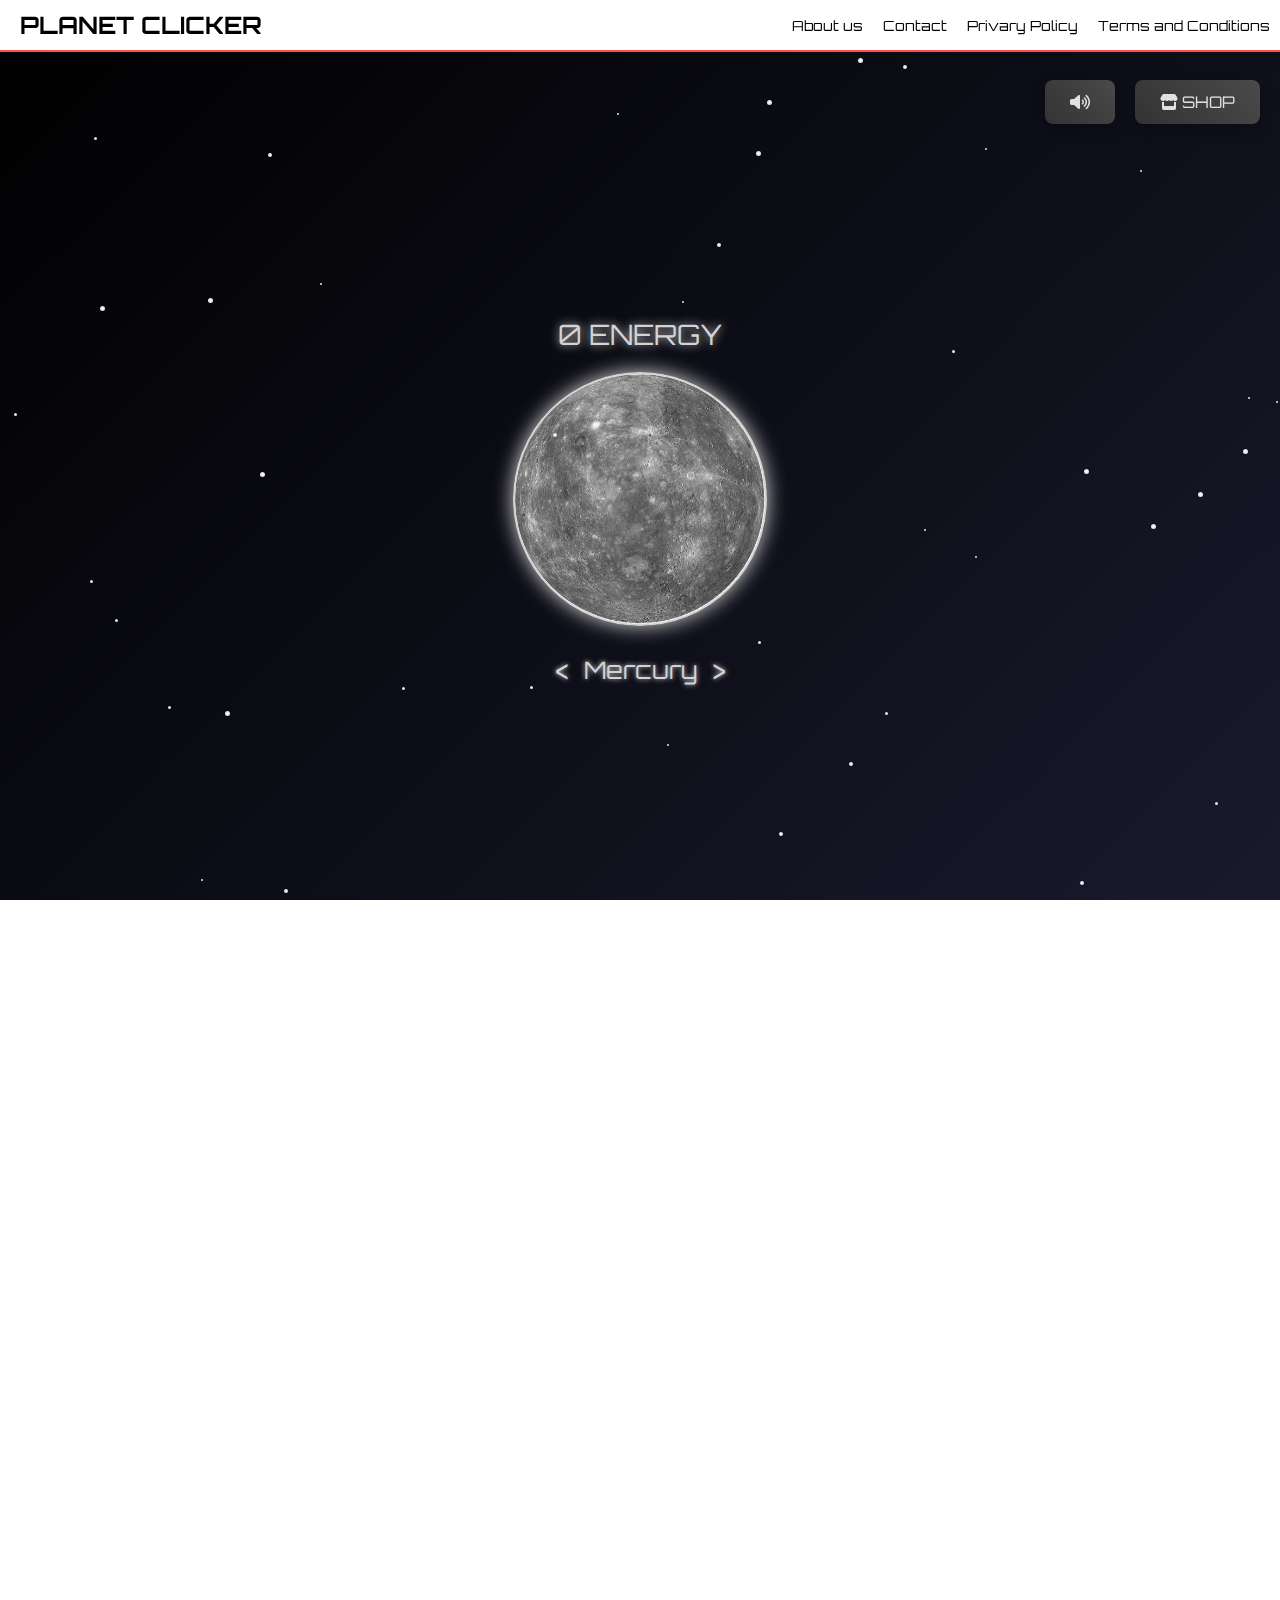
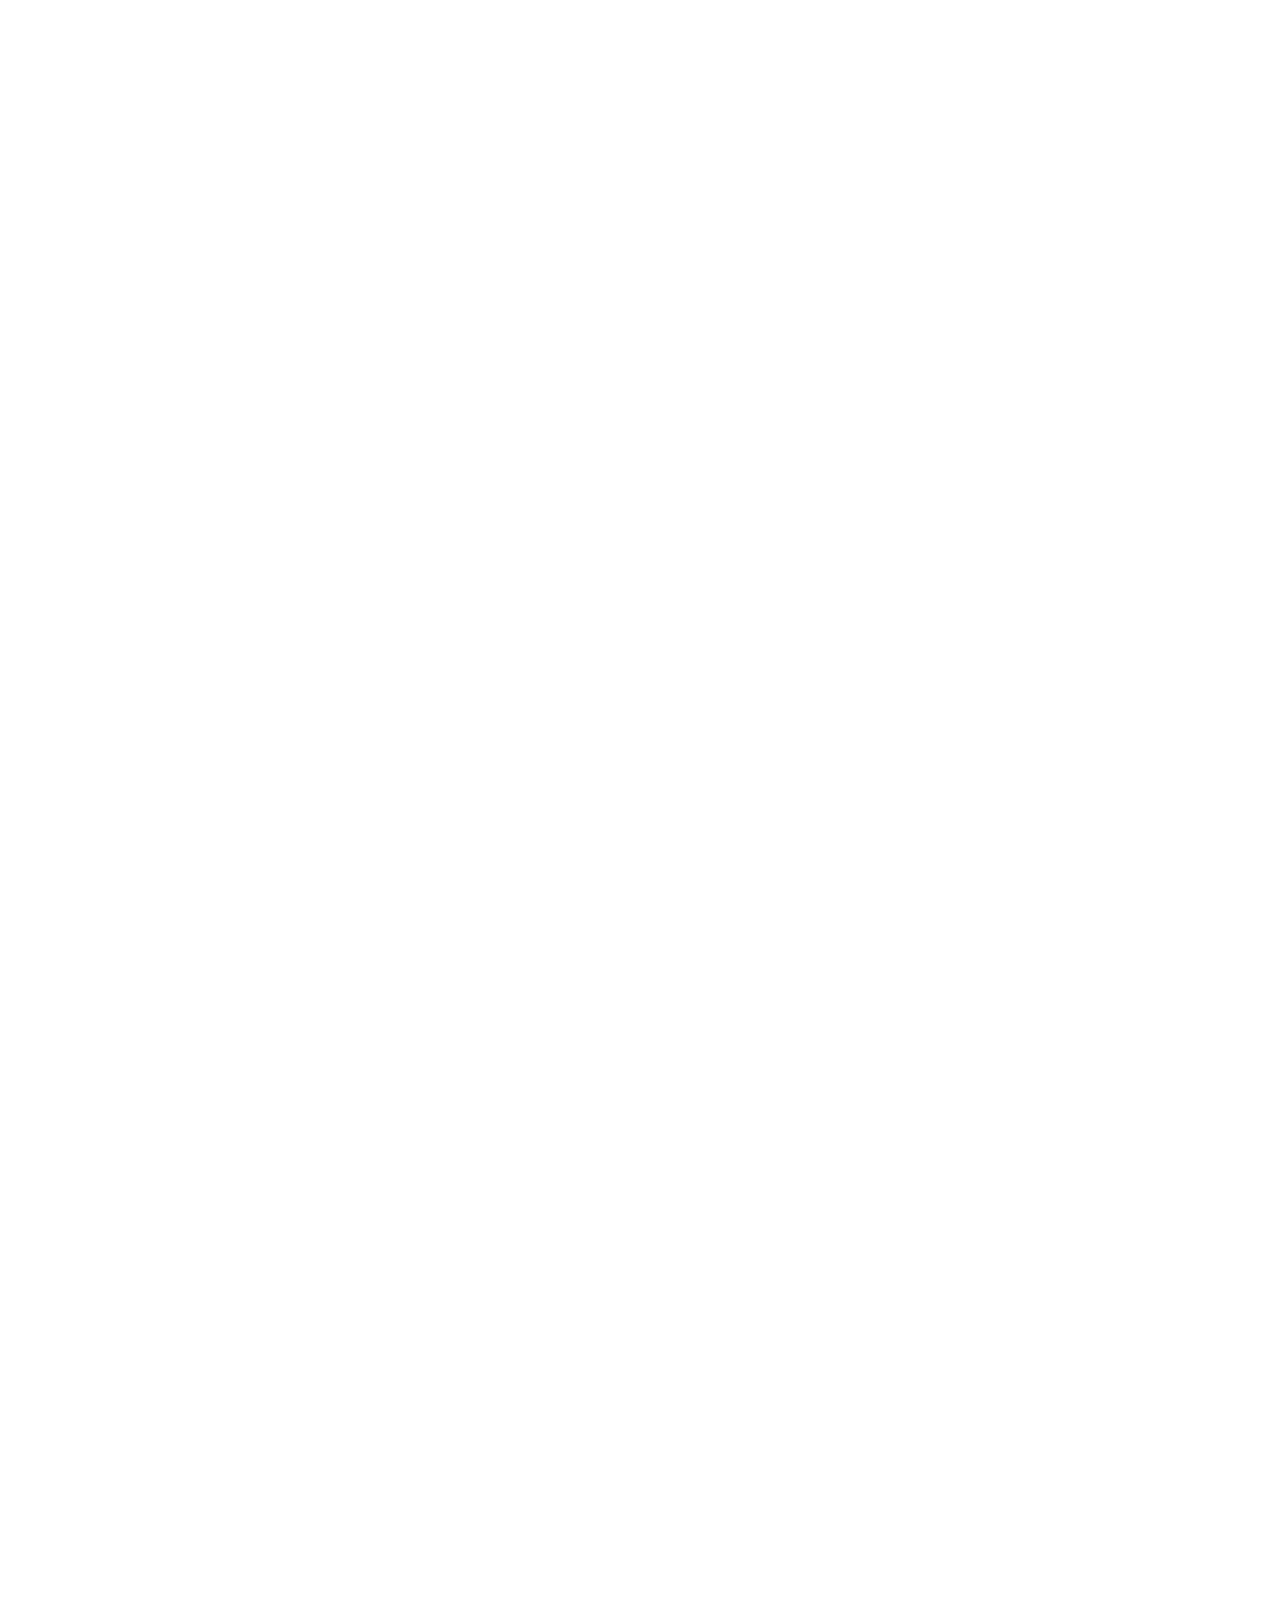
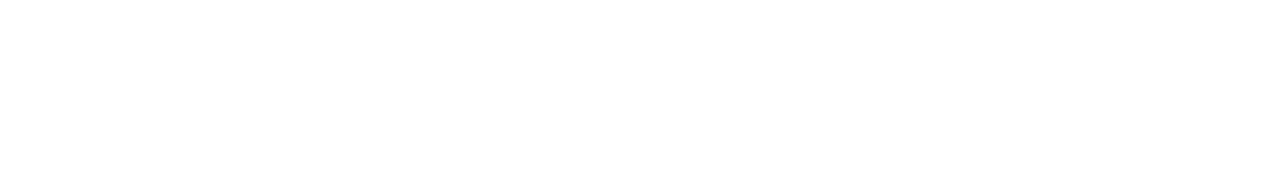
==== index.html @ 44a4e897 "Add files via upload" ====
<!DOCTYPE html>
<html lang="en">
<head>
    <meta charset="UTF-8">
    <meta name="viewport" content="width=device-width, initial-scale=1.0">
    <!-- Thêm thẻ meta description -->
    <meta name="description" content="Play Planet Clicker, an addictive idle game! Click planets to collect energy, unlock new worlds, and compete on leaderboards. Start your cosmic journey now!">
    <!-- Thẻ meta keywords (tùy chọn) -->
    <meta name="keywords" content="Planet Clicker, idle game, clicking game, space game, collect energy, unlock planets, competitive leaderboards">
    <!-- Thẻ meta robots -->
    <meta name="robots" content="index, follow">
    <!-- Thẻ Open Graph cho mạng xã hội -->
    <meta property="og:title" content="Planet Clicker - Enhanced Edition">
    <meta property="og:description" content="Play Planet Clicker, an addictive idle game! Click planets to collect energy, unlock new worlds, and compete on leaderboards.">
    <meta property="og:type" content="website">
    <meta property="og:url" content="https://planetclick.github.io">
    <!--<meta property="og:image" content="path/to/your/preview-image.jpg">-->
    <!-- Thẻ tiêu đề -->
    <title>Planet Clicker - Enhanced Edition</title>
    <link rel="stylesheet" href="https://cdnjs.cloudflare.com/ajax/libs/font-awesome/6.0.0-beta3/css/all.min.css">
    <link href="https://fonts.googleapis.com/css2?family=Orbitron:wght@400;700&display=swap" rel="stylesheet">
    <link rel="stylesheet" href="styles.css">
</head>
<body>
    <!-- Top Menu -->
    <nav class="top-menu">
        <div class="logo">
            <a href="/">PLANET CLICKER</a>
        </div>
        <div class="menu-links">
            <a href="/about.html">About us</a>
            <a href="/contact.html">Contact</a>
            <a href="/privacy.html">Privary Policy</a>
            <a href="/terms.html">Terms and Conditions</a>
        </div>
    </nav>

    <div id="loading-screen" style="position: fixed; top: 0; left: 0; width: 100%; height: 100%; background: #000; color: #fff; display: flex; align-items: center; justify-content: center; z-index: 2000;">
        Loading...
    </div>
    <canvas id="effects-canvas" style="position: absolute; top: 0; left: 0; pointer-events: none;"></canvas>
    <div id="game-container">
        <div id="button-container">
            <button class="button" id="toggle-sound"><i class="fas fa-volume-up"></i></button>
            <button class="button" id="open-shop"><i class="fas fa-store"></i> SHOP</button>
        </div>
        <div id="energy">0 ENERGY</div>
        <div id="planet">
            <div class="lock-overlay"><i class="fas fa-lock"></i></div>
        </div>
        <div id="planet-name-container">
            <div id="unlock-button" class="unlock-button" style="display: none;">BUY</div>
            <div id="price-info" class="price-info" style="display: none;"></div>
            <div id="controls">
                <button class="nav-button" id="prev-planet"><</button>
                <div id="planet-name"></div>
                <button class="nav-button" id="next-planet">></button>
            </div>
        </div>
    </div>

    <div id="shop-modal">
        <h2>Shop</h2>
        <div id="shop-items"></div>
        <button id="close-shop">Close</button>
    </div>

    <div class="game-info">
        <h2>🎮 Why is Planet Clicker so exciting?</h2>
        <ul>
            <li>🚀 <strong>Explore the universe</strong> – Click on planets to collect energy and unlock new worlds!</li>
            <li>🌌 <strong>Stunning visuals</strong> – Enjoy vibrant planet designs and immersive space effects!</li>
            <li>🏆 <strong>Competitive leaderboards</strong> – Climb to the top and become the ultimate energy collector!</li>
            <li>🔄 <strong>Continuous updates</strong> – New planets, upgrades, and events keep the game fresh!</li>
        </ul>
        <p>🔥 <strong>Play now at <a href="https://planetclick.github.io">Planetclick</a> and start your cosmic journey!</strong> 🔥</p>
    
        <h2>⚔️ How to Play Planet Clicker – A Quick Guide</h2>
        <p>Mastering <strong>Planet Clicker</strong> is simple, but becoming the best requires strategy and persistence! Here’s how to get started:</p>
        <h3>🕹 <strong>Basic Controls</strong></h3>
        <ul>
            <li><strong>Click on the planet</strong> – Each click generates energy.</li>
            <li><strong>Unlock planets</strong> – Use energy to explore new planets with unique upgrades.</li>
            <li><strong>Upgrade tools</strong> – Buy auto-clickers and enhancements from the shop.</li>
        </ul>
        <p>💡 <strong>Pro Tip</strong>: Click rapidly in the early stages to build energy quickly!</p>
    
        <h2>🔥 Game Modes in Planet Clicker</h2>
        <ul>
            <li>🌍 <strong>Classic Mode</strong> – Collect energy and unlock planets at your own pace!</li>
            <li>⏱ <strong>Time Attack Mode</strong> – Race against the clock to collect as much energy as possible!</li>
            <li>🏅 <strong>Challenge Mode</strong> – Complete special tasks for exclusive rewards!</li>
        </ul>
        <p>🚀 <strong>Think you have what it takes? Play now at <a href="https://planetclick.github.io">Planetclick</a>!</strong></p>
    
        <h2>🏆 Best Strategies to Master Planet Clicker</h2>
        <h3>🎯 <strong>A. Maximize Energy Collection</strong></h3>
        <ul>
            <li>🔋 <strong>Click efficiently</strong> – Focus on rapid clicks early on.</li>
            <li>🛠 <strong>Upgrade wisely</strong> – Prioritize upgrades that boost energy per click or passive income.</li>
        </ul>
        <h3>⚡ <strong>B. Unlock Planets Strategically</strong></h3>
        <ul>
            <li>🌟 <strong>Save energy</strong> – Wait until you have enough to unlock the next planet without depleting resources.</li>
            <li>🔓 <strong>Prioritize upgrades</strong> – Some planets offer better upgrades, so plan your unlocks carefully.</li>
        </ul>
        <h3>🔥 <strong>C. Use the Shop Effectively</strong></h3>
        <ul>
            <li>🤖 <strong>Auto-clickers</strong> – Automate energy collection for passive income.</li>
            <li>⚙️ <strong>Enhancements</strong> – Boost click power or double energy gains.</li>
        </ul>
        <p>💡 <strong>Pro Tip</strong>: Balance active clicking and passive income for optimal growth!</p>
    
        <h2>🎁 Secret Tips & Hidden Tricks for Planet Clicker</h2>
        <ul>
            <li>🔄 <strong>Try different clicking patterns</strong> – Experiment with speed and rhythm for higher efficiency.</li>
            <li>👆 <strong>Use multiple fingers</strong> – Increase clicking speed on touch devices!</li>
            <li>📅 <strong>Watch for events</strong> – Participate in special events for bonus energy and exclusive rewards.</li>
        </ul>
        <p>💡 <strong>Want more cosmic adventures? Visit <a href="https://planetclick.github.io">Planetclick</a> for an out-of-this-world experience!</strong> 🌌🚀</p>
    
        <h2>🏁 Is Planet Clicker Worth Playing?</h2>
        <p>If you love idle games with a space theme, <strong>Planet Clicker</strong> is a must-play! It’s fun, easy to learn, and offers endless progression! 🤩</p>
        <h3>✅ <strong>Pros</strong></h3>
        <ul>
            <li>🌟 <strong>Simple, engaging, and highly addictive!</strong></li>
            <li>⏳ <strong>Perfect for both short and long play sessions!</strong></li>
            <li>🏆 <strong>Great for competing with friends and climbing leaderboards!</strong></li>
        </ul>
        <h3>❌ <strong>Cons</strong></h3>
        <ul>
            <li>✖ <strong>Can feel repetitive at higher levels, but that’s the charm of idle games!</strong></li>
            <li>✖ <strong>Requires patience – progress takes time!</strong></li>
        </ul>
        <p>🎮 <strong>Final Verdict</strong>: If you enjoy idle games with a cosmic twist, Planet Clicker is a must-play!</p>
        <p>🔭 <strong>Ready to explore the universe? Play now at <a href="https://planetclick.github.io">Planetclick</a>!</strong> 🌌⚡</p>
    
        <h2>📢 Final Thoughts – Can You Become the Ultimate Planet Clicker?</h2>
        <p>🚀 Now that you know the best strategies, it’s time to collect energy and conquer the cosmos!</p>
        <p>👉 <strong>Play Planet Clicker now at <a href="https://planetclick.github.io">Planetclick</a>!</strong></p>
        <p>💡 <strong>Got an insane high score? Share it in the comments and challenge your friends!</strong></p>
        <p>🔥 <strong>Good luck, and may your energy collection be unstoppable!</strong> 🌟🚀</p>
    </div>
    <footer class="footer">
        <p>© 2025 Planet Clicker</p>
    </footer>

    <audio id="space-audio" loop>
        <source src="space-ambience.mp3" type="audio/mpeg">
    </audio>
    <audio id="click-audio">
        <source src="sci-fi-button-click.mp3" type="audio/mpeg">
    </audio>
    <audio id="success-audio">
        <source src="success-sound.mp3" type="audio/mpeg">
    </audio>

    <script src="script.js"></script>

    
</body>
</html>
---- styles.css ----
body, html {
    margin: 0;
    padding: 0;
    height: 100%;
    font-family: 'Orbitron', sans-serif;
    overflow: auto; /* Đảm bảo cuộn hoạt động */
    background: #ffffff
}

#game-container {
    position: relative;
    width: 100%;
    min-height: 100vh; /* Đảm bảo game chiếm ít nhất toàn màn hình */
    display: flex;
    flex-direction: column;
    align-items: center;
    justify-content: center;
    text-align: center;
    transition: all 0.2s ease;
    padding-top: 50px; /* Tránh top-menu che */
    background: linear-gradient(135deg, #000000, #1a1a2e); /* Nền đen cho phần game */
    overflow: hidden;
}

#energy {
    font-size: 28px;
    margin-bottom: 20px;
    transition: margin 0.2s ease;
}

#planet {
    width: 250px;
    height: 250px;
    background-size: cover;
    cursor: pointer;
    border-radius: 50%;
    border: 2px solid #00ffcc;
    box-shadow: 0 0 20px #00ffcc;
    transition: transform 0.5s ease, box-shadow 0.3s ease, opacity 0.3s ease;
    position: relative;
    overflow: hidden;
    margin-bottom: 10px;
}

#planet.locked {
    opacity: 0.1;
    cursor: not-allowed;
}

#planet:hover {
    transform: scale(1.15);
    box-shadow: 0 0 30px #00ffcc;
}

.lock-overlay {
    position: absolute;
    top: 50%;
    left: 50%;
    transform: translate(-50%, -50%);
    font-size: 50px;
    color: #000000;
    text-shadow: 0 0 10px #ffffff;
    display: none;
}

#game-container:hover #energy {
    margin-bottom: 30px;
}

#game-container:hover #controls {
    margin-top: 30px;
}

#controls {
    margin-top: 20px;
    display: flex;
    align-items: center;
    justify-content: center;
    gap: 15px;
    transition: margin 0.2s ease;
}

#button-container {
    position: absolute;
    top: 80px;
    right: 20px;
    display: flex;
    gap: 20px;
    z-index: 1001;
}

.button {
    padding: 12px 25px;
    background: linear-gradient(45deg, #333333, #4a4a4a);
    color: #e0e0e0;
    border: none;
    border-radius: 8px;
    cursor: pointer;
    font-size: 16px;
    box-shadow: 0 4px 15px rgba(0, 0, 0, 0.3);
    transition: transform 0.2s, background 0.3s;
    font-family: 'Orbitron', sans-serif;
    z-index: 1001;
}

.button:hover {
    background: linear-gradient(45deg, #555555, #6a6a6a);
    transform: translateY(-2px);
}

.nav-button {
    background: none;
    border: none;
    font-size: 28px;
    cursor: pointer;
    padding: 0;
    line-height: 24px;
    transition: color 0.3s, transform 0.2s;
    font-family: 'Orbitron', sans-serif;
}

.nav-button:hover {
    transform: scale(1.3);
}

#planet-name-container {
    position: relative;
    display: flex;
    flex-direction: column;
    align-items: center;
    gap: 5px;
}

#planet-name {
    color: #e0e0e0;
    font-size: 24px;
    margin: 0;
    padding: 0;
    line-height: 28px;
    text-shadow: 0 0 5px #e0e0e0;
    font-family: 'Orbitron', sans-serif;
}

#unlock-button {
    padding: 8px 20px;
    background: #ffffff;
    color: #000000;
    border: 2px solid #ffffff;
    border-radius: 20px;
    cursor: pointer;
    font-size: 16px;
    font-weight: bold;
    transition: background 0.3s;
    width: 100px;
    margin: 0 auto;
    font-family: 'Orbitron', sans-serif;
}

#unlock-button:hover {
    background: #e0e0e0;
}

#unlock-button:disabled {
    background: #555555;
    cursor: not-allowed;
    opacity: 0.6;
}

#price-info {
    color: #ffffff;
    text-shadow: 0 0 5px #00ffcc;
    font-size: 14px;
    margin-top: 5px;
    text-transform: uppercase;
    width: 200px;
    margin: 0 auto;
    font-family: 'Orbitron', sans-serif;
}

.plus-one {
    position: absolute;
    color: #ffffff;
    font-size: 18px;
    font-weight: bold;
    text-shadow: 0 0 5px #ffffff;
    pointer-events: none;
    animation: float 1.2s ease-out forwards;
    font-family: 'Orbitron', sans-serif;
}

@keyframes float {
    0% { opacity: 1; transform: translateY(0) scale(1); }
    100% { opacity: 0; transform: translateY(-40px) scale(1.5); }
}

.star {
    position: absolute;
    background: radial-gradient(circle, #ffffff, #cccccc);
    border-radius: 50%;
    animation: fall linear infinite;
}

@keyframes fall {
    0% { transform: translateY(-100px); opacity: 0.8; }
    100% { transform: translateY(100vh); opacity: 0; }
}

.snowflake {
    position: absolute;
    background: radial-gradient(circle, #ffffff, #e0e0e0);
    border-radius: 50%;
    animation: snowFall 10s linear infinite;
}

@keyframes snowFall {
    0% { transform: translateY(-100%) rotate(0deg); opacity: 0.7; }
    20% { transform: translateY(20vh) rotate(90deg); }
    100% { transform: translateY(100vh) rotate(360deg); opacity: 0; }
}

#shop-modal {
    display: none;
    position: fixed;
    top: 50%;
    left: 50%;
    transform: translate(-50%, -50%);
    background: linear-gradient(135deg, #222222, #2e2e3e);
    padding: 30px;
    border-radius: 15px;
    color: #e0e0e0;
    width: 500px;
    max-height: 600px;
    overflow-y: auto;
    border: 2px solid #00ffcc;
    box-shadow: 0 0 20px rgba(0, 255, 204, 0.5);
    z-index: 1000;
    font-family: 'Orbitron', sans-serif;
}

#shop-modal h2 {
    margin-top: 0;
    color: #00ffcc;
    text-align: center;
    text-shadow: 0 0 10px #00ffcc;
    font-size: 28px;
    margin-bottom: 20px;
}

.shop-item {
    margin: 20px 0;
    padding: 20px;
    background: #333333;
    border-radius: 10px;
    display: flex;
    flex-direction: row;
    justify-content: space-between;
    align-items: center;
    gap: 20px;
    transition: transform 0.2s;
    font-family: 'Orbitron', sans-serif;
}

.shop-item:hover {
    transform: translateY(-5px);
}

.shop-item span {
    font-size: 16px;
    flex: 2;
    text-align: left;
}

.shop-item i {
    margin-right: 10px;
}

.shop-item .fa-meteor { color: #c0c0c0; }
.shop-item .fa-bolt { color: #00ff00; }
.shop-item .fa-robot { color: #00ffff; }
.shop-item .fa-solar-panel { color: #ff9900; }
.shop-item .fa-leaf { color: #00ff00; }
.shop-item .fa-wind { color: #add8e6; }
.shop-item .fa-industry { color: #ff4500; }

.shop-item button {
    padding: 10px 20px;
    background: linear-gradient(45deg, #00ffff, #00ffff);
    color: #000000;
    border: none;
    border-radius: 5px;
    cursor: pointer;
    font-weight: bold;
    font-size: 14px;
    transition: background 0.3s, opacity 0.2s;
    font-family: 'Orbitron', sans-serif;
    flex: 1;
    text-align: center;
}

.shop-item button:hover {
    background: linear-gradient(45deg, #00ffff, #00ffff);
}

.shop-item button:disabled {
    background: #555555;
    cursor: not-allowed;
    opacity: 0.6;
}

#close-shop {
    display: block;
    margin: 25px auto 0;
    padding: 12px 30px;
    background: linear-gradient(45deg, #ff3333, #cc0000);
    color: #ffffff;
    border: none;
    border-radius: 8px;
    cursor: pointer;
    font-size: 16px;
    transition: transform 0.2s, background 0.3s;
    font-family: 'Orbitron', sans-serif;
}

#close-shop:hover {
    background: linear-gradient(45deg, #cc0000, #990000);
    transform: translateY(-2px);
}

/* Top Menu Styles */
.top-menu {
    position: fixed;
    top: 0;
    left: 0;
    width: 100%;
    background: #ffffff;
    display: flex;
    justify-content: space-between;
    align-items: center;
    padding: 10px 20px;
    box-shadow: 0 2px 5px rgba(0, 0, 0, 0.1);
    z-index: 1000;
    border-bottom: 2px solid #ff4d4d;
}

.top-menu .logo {
    font-size: 24px;
    font-weight: bold;
    font-family: 'Orbitron', sans-serif;
}

.top-menu .logo a {
    color: #000000;
    text-decoration: none;
}

.top-menu .menu-links {
    display: flex;
    gap: 20px;
    padding-right: 20px;
    margin-right: 10px;
}

.top-menu .menu-links a {
    color: #000000;
    text-decoration: none;
    font-size: 14px;
    font-family: 'Orbitron', sans-serif;
    transition: color 0.3s;
}

.top-menu .menu-links a:hover {
    color: #ff4d4d;
}

/* About Us Page Styles */
.about-container {
    padding: 80px 20px 20px;
    max-width: 800px;
    margin: 0 auto;
    text-align: left;
    color: #000000;
    background: #ffffff;
    min-height: 100vh;
    font-family: 'Orbitron', sans-serif;
}

.about-container h1 {
    font-size: 36px;
    color: #000000;
    text-transform: uppercase;
    margin-bottom: 20px;
    text-align: center;
}

.about-container p {
    font-size: 16px;
    line-height: 1.6;
    margin-bottom: 20px;
}

/* Footer Styles */
.footer {
    text-align: center;
    padding: 20px 0;
    background: #ffffff;
    color: #000000;
    font-size: 14px;
    font-family: 'Orbitron', sans-serif;
}

.about-page {
    background: #ffffff;
    margin: 0;
    padding: 0;
    height: 100%;
    overflow: auto;
}

/* Phần mô tả game */
.description-wrapper {
    background: #ffffff; /* Nền trắng cho toàn bộ phần mô tả */
    padding: 20px 0;
}

.game-info {
    max-width: 800px;
    margin: 0 auto;
    text-align: left;
    font-family: 'Orbitron', sans-serif;
    color: #000; /* Chữ đen */
    background: #ffffff; /* Nền trắng */
}

.game-info h2 {
    font-size: 24px;
    margin-bottom: 15px;
    border-bottom: 2px solid #ff4d4d;
}

.game-info h3 {
    font-size: 20px;
    color: #000000;
    margin-top: 20px;
    margin-bottom: 10px;
}

.game-info p {
    font-size: 16px;
    line-height: 1.6;
    margin-bottom: 15px;
    color: #000;
}

.game-info ul {
    padding-left: 20px;
    margin-bottom: 15px;
}

.game-info li {
    font-size: 16px;
    line-height: 1.6;
    margin-bottom: 10px;
}

.game-info a {
    color: #ff4d4d;
    text-decoration: none;
}

.game-info a:hover {
    text-decoration: underline;
}
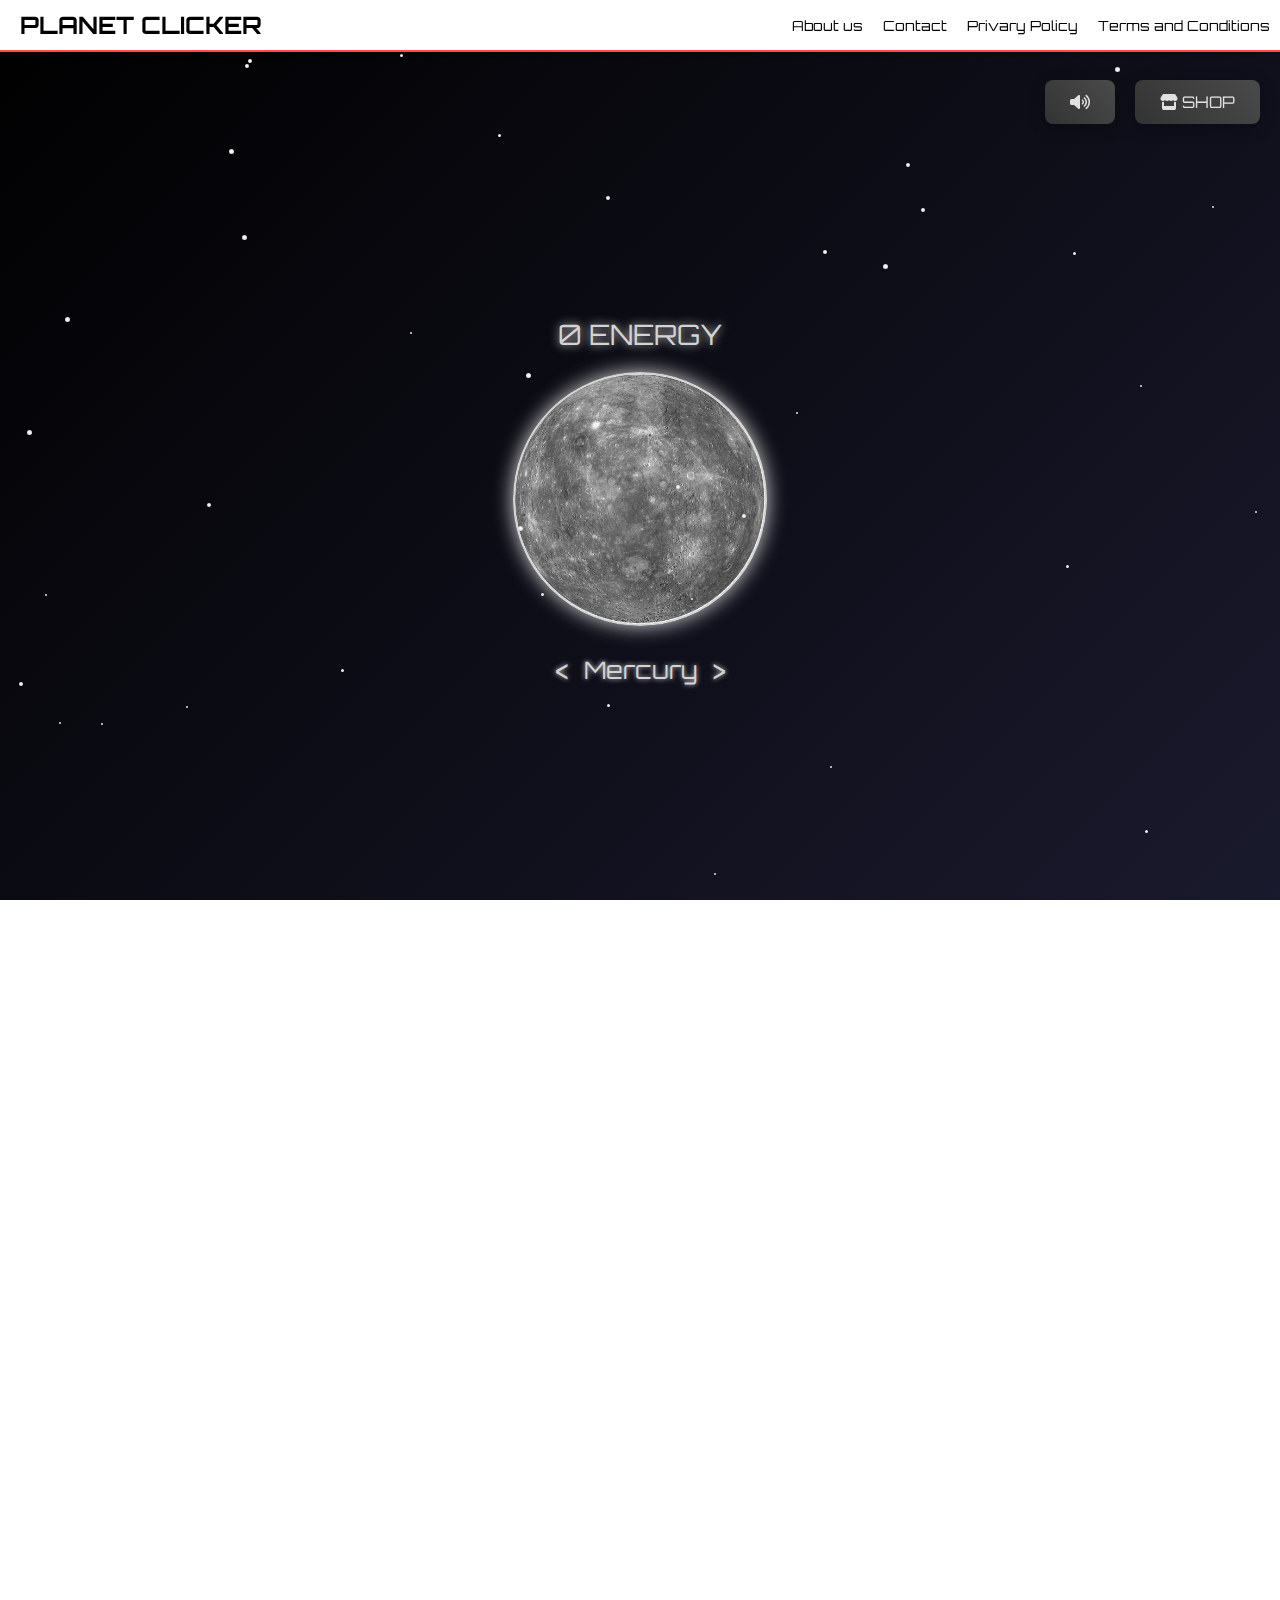
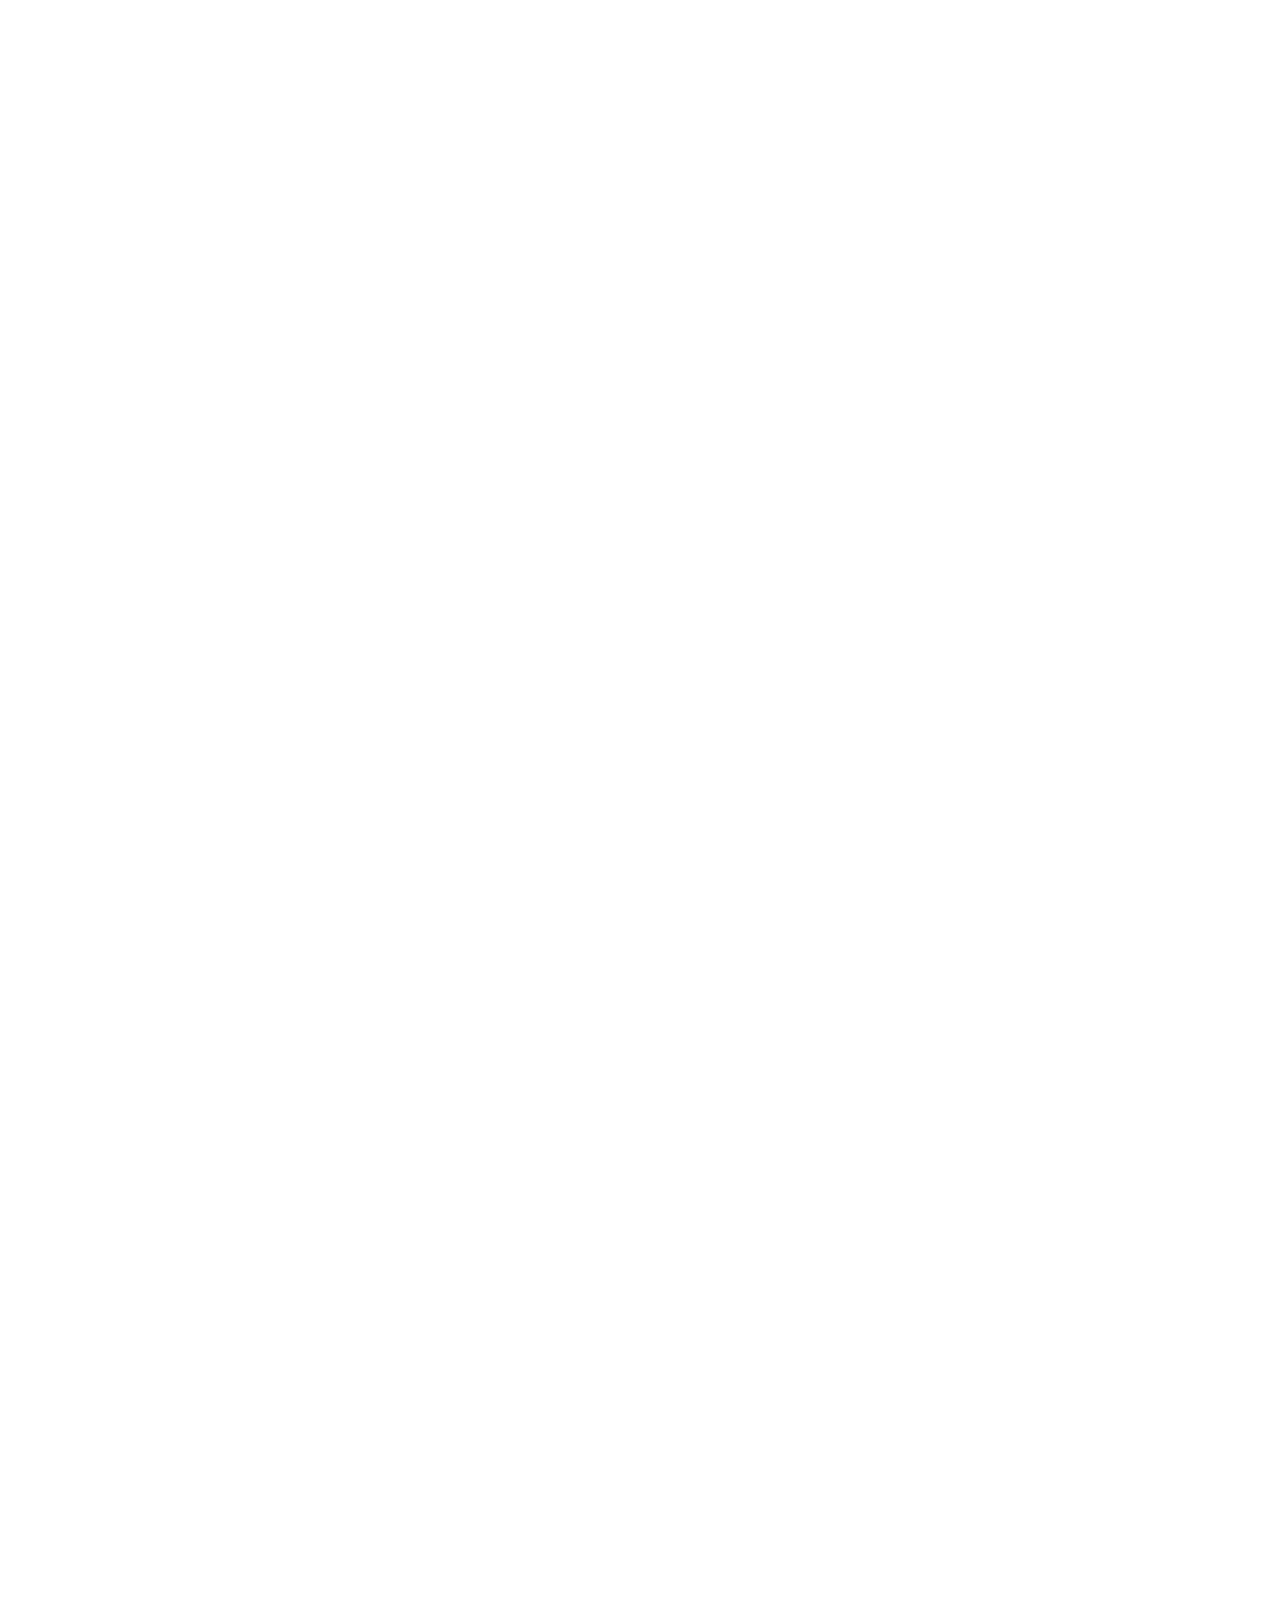
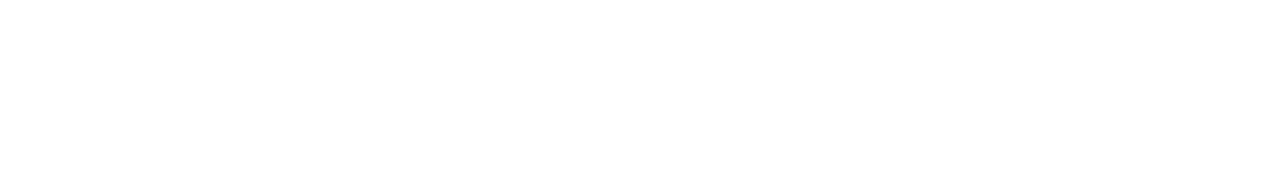
==== commit b2697767: "Add files via upload" ====
--- a/index.html
+++ b/index.html
@@ -13,7 +13,7 @@
     <meta property="og:title" content="Planet Clicker - Enhanced Edition">
     <meta property="og:description" content="Play Planet Clicker, an addictive idle game! Click planets to collect energy, unlock new worlds, and compete on leaderboards.">
     <meta property="og:type" content="website">
-    <meta property="og:url" content="https://planetclick.github.io">
+    <meta property="og:url" content="https://planetclickerx.github.io">
     <!--<meta property="og:image" content="path/to/your/preview-image.jpg">-->
     <!-- Thẻ tiêu đề -->
     <title>Planet Clicker - Enhanced Edition</title>
@@ -26,6 +26,9 @@
     <nav class="top-menu">
         <div class="logo">
             <a href="/">PLANET CLICKER</a>
+        </div>
+        <div class="hamburger">
+            <i class="fas fa-bars"></i>
         </div>
         <div class="menu-links">
             <a href="/about.html">About us</a>
@@ -66,14 +69,14 @@
     </div>
 
     <div class="game-info">
-        <h2>🎮 Why is Planet Clicker so exciting?</h2>
+        <h2>🎮 Why is <a href="https://planetclickerx.github.io">Planet Clicker </a> so exciting?</h2>
         <ul>
             <li>🚀 <strong>Explore the universe</strong> – Click on planets to collect energy and unlock new worlds!</li>
             <li>🌌 <strong>Stunning visuals</strong> – Enjoy vibrant planet designs and immersive space effects!</li>
             <li>🏆 <strong>Competitive leaderboards</strong> – Climb to the top and become the ultimate energy collector!</li>
             <li>🔄 <strong>Continuous updates</strong> – New planets, upgrades, and events keep the game fresh!</li>
         </ul>
-        <p>🔥 <strong>Play now at <a href="https://planetclick.github.io">Planetclick</a> and start your cosmic journey!</strong> 🔥</p>
+        <p>🔥 <strong>Play now at Planetclick and start your cosmic journey!</strong> 🔥</p>
     
         <h2>⚔️ How to Play Planet Clicker – A Quick Guide</h2>
         <p>Mastering <strong>Planet Clicker</strong> is simple, but becoming the best requires strategy and persistence! Here’s how to get started:</p>
@@ -91,7 +94,7 @@
             <li>⏱ <strong>Time Attack Mode</strong> – Race against the clock to collect as much energy as possible!</li>
             <li>🏅 <strong>Challenge Mode</strong> – Complete special tasks for exclusive rewards!</li>
         </ul>
-        <p>🚀 <strong>Think you have what it takes? Play now at <a href="https://planetclick.github.io">Planetclick</a>!</strong></p>
+        <p>🚀 <strong>Think you have what it takes? Play now at Planetclick !</strong></p>
     
         <h2>🏆 Best Strategies to Master Planet Clicker</h2>
         <h3>🎯 <strong>A. Maximize Energy Collection</strong></h3>
@@ -117,7 +120,7 @@
             <li>👆 <strong>Use multiple fingers</strong> – Increase clicking speed on touch devices!</li>
             <li>📅 <strong>Watch for events</strong> – Participate in special events for bonus energy and exclusive rewards.</li>
         </ul>
-        <p>💡 <strong>Want more cosmic adventures? Visit <a href="https://planetclick.github.io">Planetclick</a> for an out-of-this-world experience!</strong> 🌌🚀</p>
+        <p>💡 <strong>Want more cosmic adventures? Visit Planetclick for an out-of-this-world experience!</strong> 🌌🚀</p>
     
         <h2>🏁 Is Planet Clicker Worth Playing?</h2>
         <p>If you love idle games with a space theme, <strong>Planet Clicker</strong> is a must-play! It’s fun, easy to learn, and offers endless progression! 🤩</p>
@@ -133,11 +136,11 @@
             <li>✖ <strong>Requires patience – progress takes time!</strong></li>
         </ul>
         <p>🎮 <strong>Final Verdict</strong>: If you enjoy idle games with a cosmic twist, Planet Clicker is a must-play!</p>
-        <p>🔭 <strong>Ready to explore the universe? Play now at <a href="https://planetclick.github.io">Planetclick</a>!</strong> 🌌⚡</p>
+        <p>🔭 <strong>Ready to explore the universe? Play now at Planetclick!</strong> 🌌⚡</p>
     
         <h2>📢 Final Thoughts – Can You Become the Ultimate Planet Clicker?</h2>
         <p>🚀 Now that you know the best strategies, it’s time to collect energy and conquer the cosmos!</p>
-        <p>👉 <strong>Play Planet Clicker now at <a href="https://planetclick.github.io">Planetclick</a>!</strong></p>
+        <p>👉 <strong>Play Planet Clicker now at Planetclick</strong></p>
         <p>💡 <strong>Got an insane high score? Share it in the comments and challenge your friends!</strong></p>
         <p>🔥 <strong>Good luck, and may your energy collection be unstoppable!</strong> 🌟🚀</p>
     </div>
@@ -156,7 +159,23 @@
     </audio>
 
     <script src="script.js"></script>
+    <script>
+        document.addEventListener('DOMContentLoaded', () => {
+            const hamburger = document.querySelector('.hamburger');
+            const menuLinks = document.querySelector('.menu-links');
 
+            hamburger.addEventListener('click', () => {
+                menuLinks.classList.toggle('active');
+            });
+
+            // Đóng menu khi nhấp vào một liên kết
+            menuLinks.querySelectorAll('a').forEach(link => {
+                link.addEventListener('click', () => {
+                    menuLinks.classList.remove('active');
+                });
+            });
+        });
+    </script>
     
 </body>
 </html>--- a/styles.css
+++ b/styles.css
@@ -6,6 +6,12 @@
     overflow: auto; /* Đảm bảo cuộn hoạt động */
     background: #ffffff
 }
+
+body {
+    padding-bottom: env(safe-area-inset-bottom, 0);
+    padding-top: env(safe-area-inset-top, 0);
+}
+
 
 #game-container {
     position: relative;
@@ -469,4 +475,156 @@
 
 .game-info a:hover {
     text-decoration: underline;
+}
+
+
+.hamburger {
+    display: none;
+    font-size: 24px;
+    cursor: pointer;
+    color: #000000;
+}
+
+@media (max-width: 768px) {
+    /* Top Menu Responsive */
+    .top-menu {
+        flex-direction: column;
+        align-items: flex-start;
+        padding: 10px;
+    }
+
+    .top-menu .menu-links {
+        display: none;
+        flex-direction: column;
+        width: 100%;
+        background: #ffffff;
+        padding: 10px 0;
+    }
+
+    .top-menu .menu-links.active {
+        display: flex;
+    }
+
+    .top-menu .menu-links a {
+        padding: 10px 20px;
+        font-size: 16px;
+    }
+
+    .hamburger {
+        display: block;
+        position: absolute;
+        top: 10px;
+        right: 20px;
+    }
+
+    /* Game Container */
+    #game-container {
+        padding-top: 60px;
+    }
+
+    /* Energy */
+    #energy {
+        font-size: 20px;
+        margin-bottom: 15px;
+    }
+
+    /* Planet */
+    #planet {
+        width: 150px;
+        height: 150px;
+    }
+
+    /* Button Container */
+    #button-container {
+        top: 80px; /* Điều chỉnh vị trí để tránh thanh điều hướng */
+        right: 10px;
+        gap: 10px;
+    }
+
+    .button {
+        padding: 8px 15px;
+        font-size: 12px;
+    }
+
+    /* Planet Name */
+    #planet-name {
+        font-size: 18px;
+    }
+
+    /* Controls */
+    #controls {
+        margin-top: 15px;
+        gap: 10px;
+    }
+
+    .nav-button {
+        font-size: 20px;
+    }
+
+    /* Unlock Button */
+    #unlock-button {
+        font-size: 14px;
+        width: 80px;
+    }
+
+    /* Price Info */
+    #price-info {
+        font-size: 12px;
+        width: 150px;
+    }
+
+    /* Shop Modal */
+    #shop-modal {
+        width: 90%;
+        padding: 20px;
+    }
+
+    .shop-item {
+        flex-direction: column;
+        gap: 10px;
+        text-align: center;
+    }
+
+    .shop-item span, .shop-item button {
+        flex: none;
+    }
+
+    .shop-item button {
+        width: 100%;
+    }
+}
+
+@media (max-width: 480px) {
+    /* Energy */
+    #energy {
+        font-size: 18px;
+    }
+
+    /* Planet */
+    #planet {
+        width: 120px;
+        height: 120px;
+    }
+
+    /* Button Container */
+    #button-container {
+        top: 70px;
+        right: 5px;
+        gap: 8px;
+    }
+
+    .button {
+        padding: 6px 12px;
+        font-size: 10px;
+    }
+
+    /* Planet Name */
+    #planet-name {
+        font-size: 16px;
+    }
+
+    /* Controls */
+    .nav-button {
+        font-size: 18px;
+    }
 }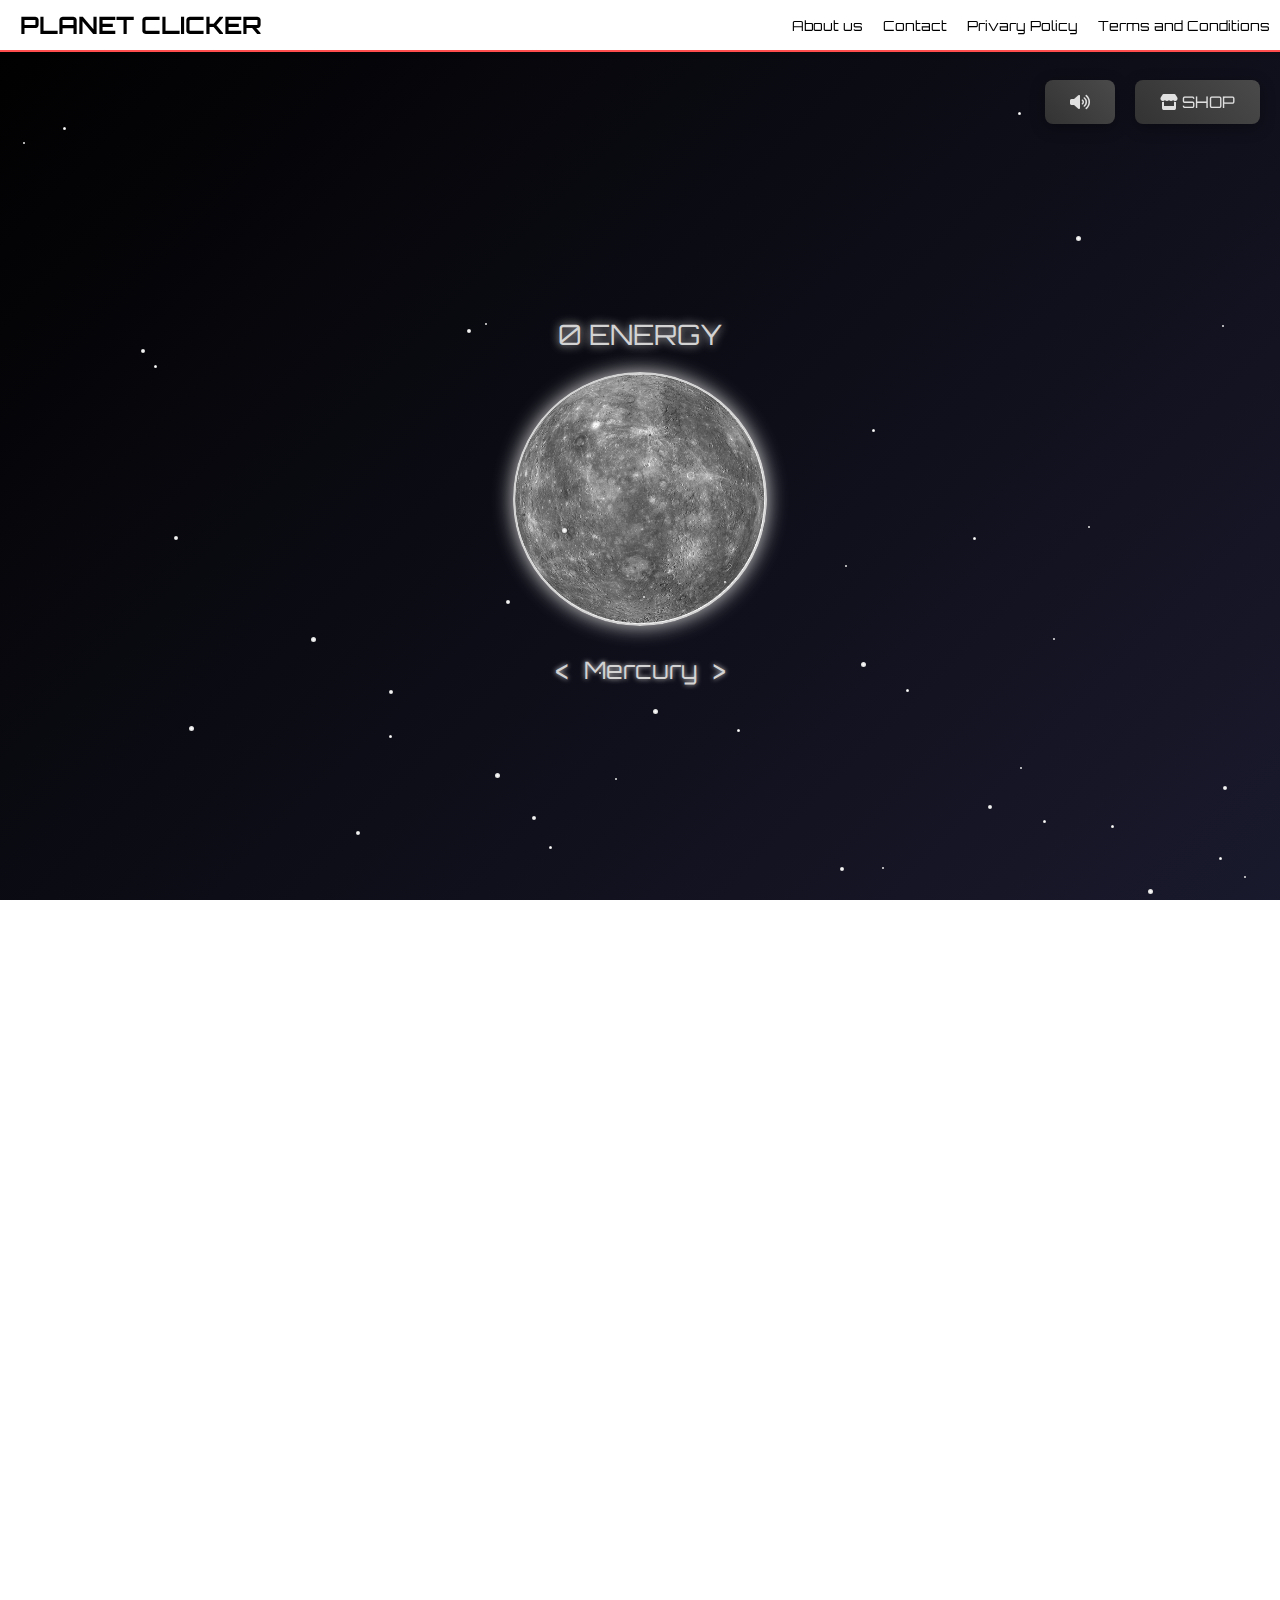
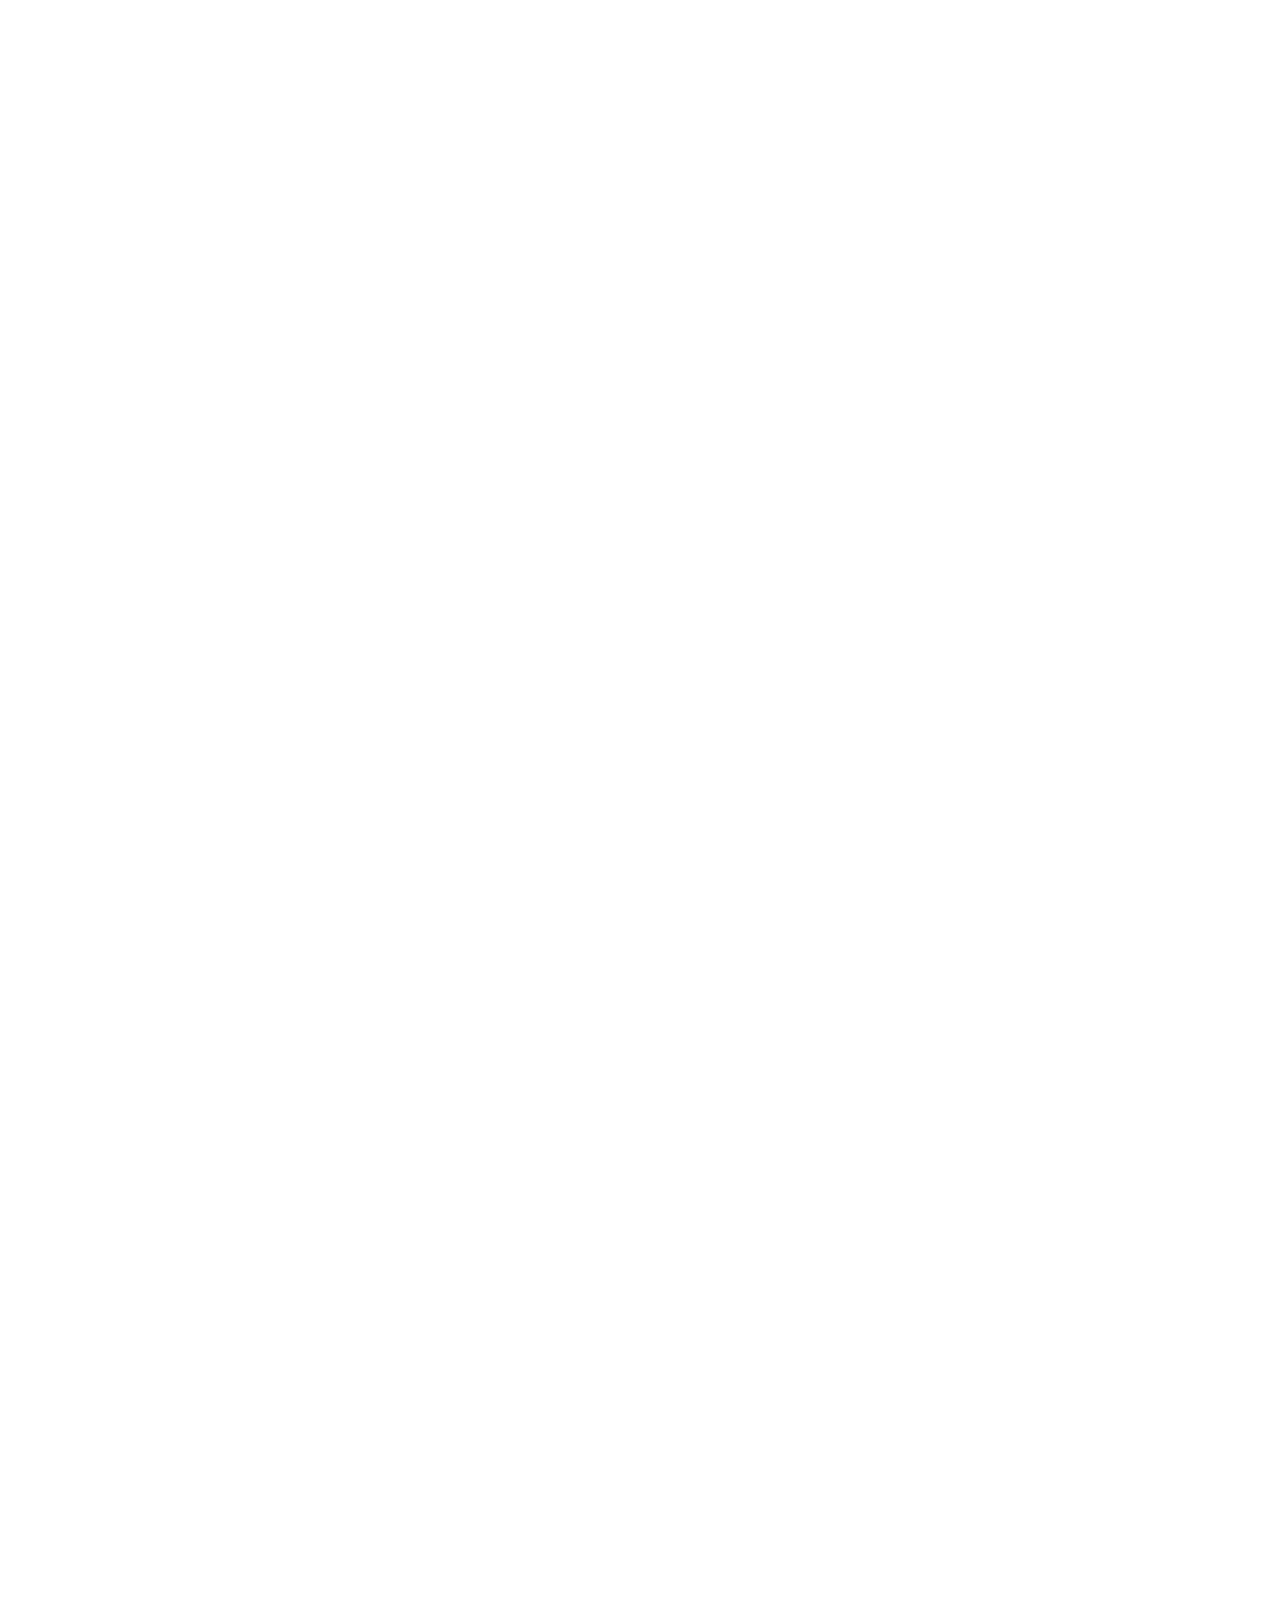
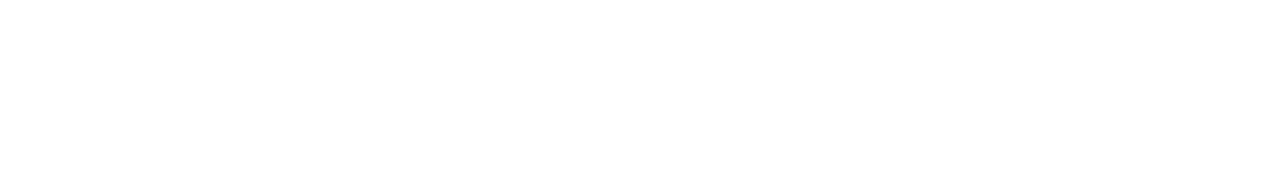
==== commit 08ca552f: "Add files via upload" ====
--- a/index.html
+++ b/index.html
@@ -163,15 +163,23 @@
         document.addEventListener('DOMContentLoaded', () => {
             const hamburger = document.querySelector('.hamburger');
             const menuLinks = document.querySelector('.menu-links');
+            const buttonContainer = document.querySelector('#button-container');
 
             hamburger.addEventListener('click', () => {
                 menuLinks.classList.toggle('active');
+                // Ẩn/hiển thị button-container khi menu mở/đóng
+                if (menuLinks.classList.contains('active')) {
+                    buttonContainer.style.display = 'none';
+                } else {
+                    buttonContainer.style.display = 'flex';
+                }
             });
 
             // Đóng menu khi nhấp vào một liên kết
             menuLinks.querySelectorAll('a').forEach(link => {
                 link.addEventListener('click', () => {
                     menuLinks.classList.remove('active');
+                    buttonContainer.style.display = 'flex'; // Hiển thị lại button-container
                 });
             });
         });
--- a/styles.css
+++ b/styles.css
@@ -491,6 +491,7 @@
         flex-direction: column;
         align-items: flex-start;
         padding: 10px;
+        z-index: 2000;
     }
 
     .top-menu .menu-links {
@@ -499,6 +500,7 @@
         width: 100%;
         background: #ffffff;
         padding: 10px 0;
+        z-index: 2001;
     }
 
     .top-menu .menu-links.active {
@@ -517,6 +519,10 @@
         right: 20px;
     }
 
+    .menu-links.active ~ #game-container #button-container {
+        display: none;
+    }
+
     /* Game Container */
     #game-container {
         padding-top: 60px;
@@ -539,6 +545,7 @@
         top: 80px; /* Điều chỉnh vị trí để tránh thanh điều hướng */
         right: 10px;
         gap: 10px;
+        z-index: 1001;
     }
 
     .button {
@@ -577,6 +584,7 @@
     #shop-modal {
         width: 90%;
         padding: 20px;
+        z-index: 1002;
     }
 
     .shop-item {
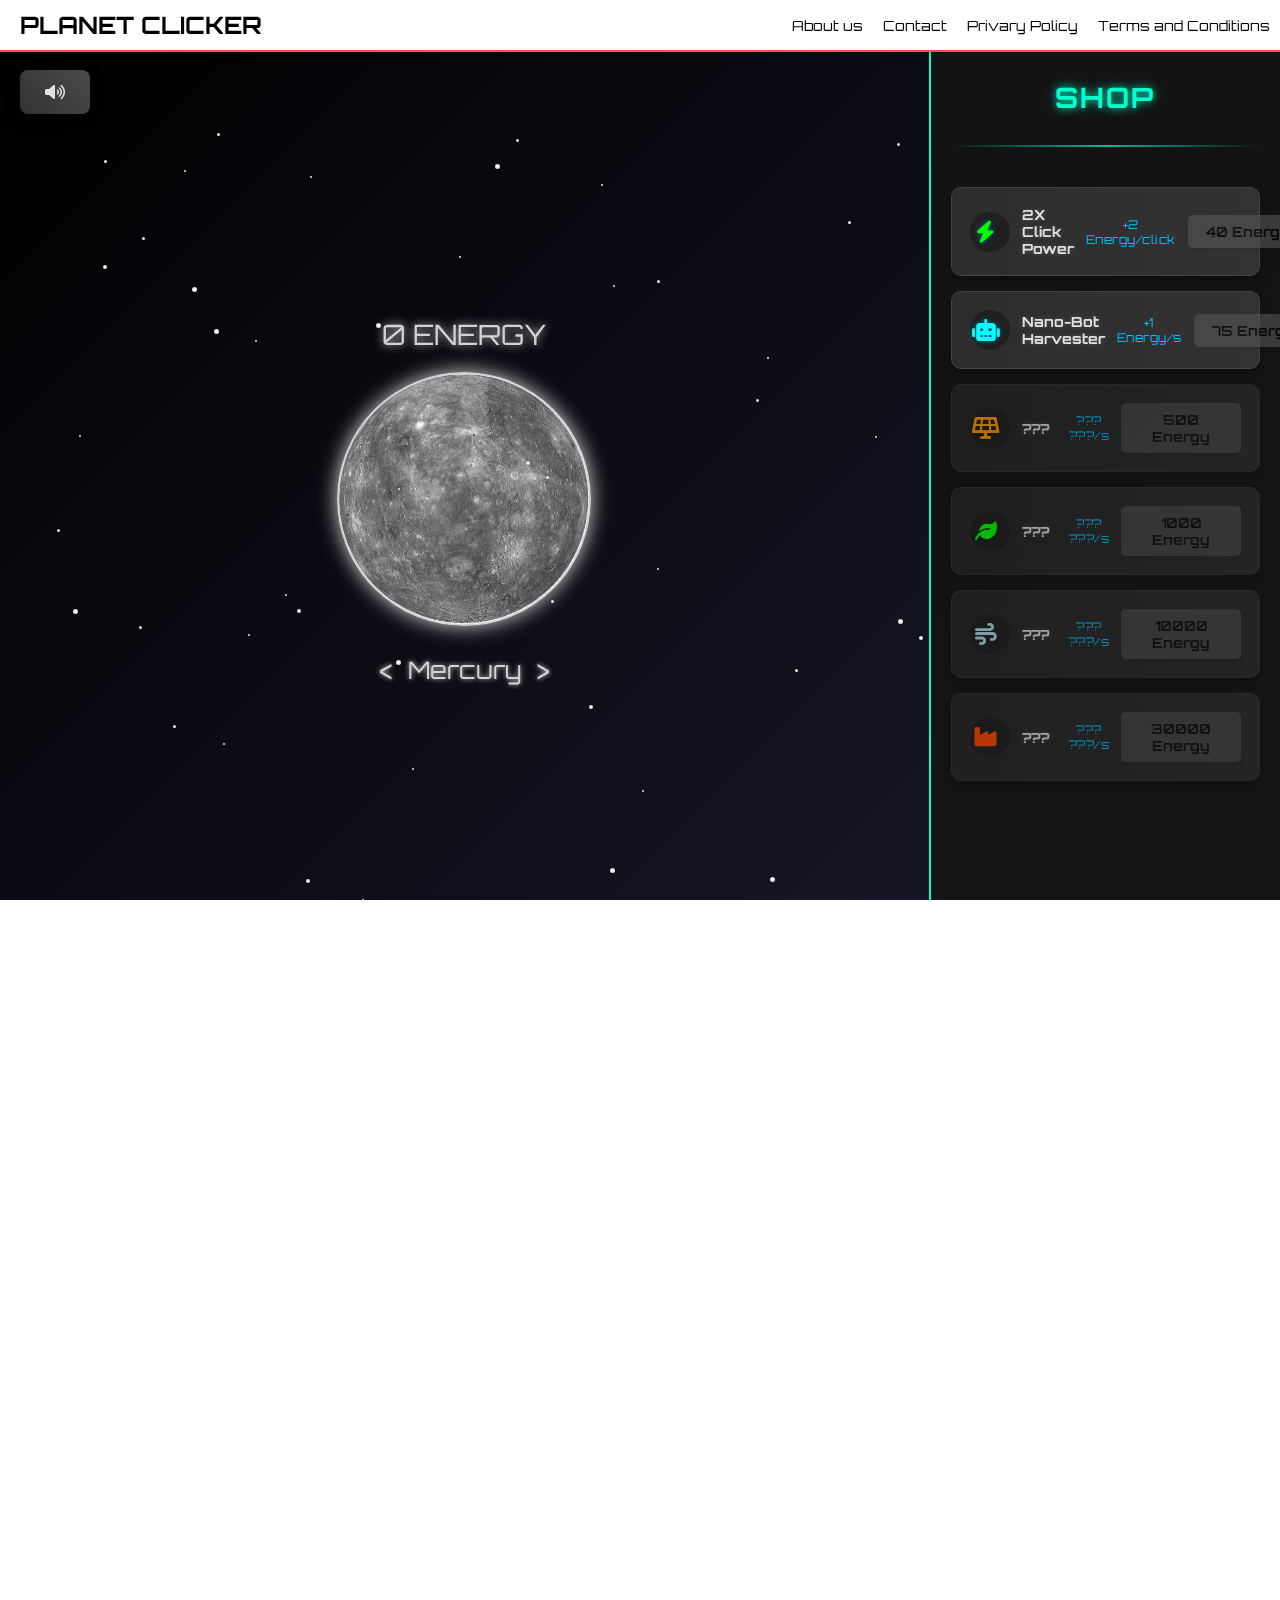
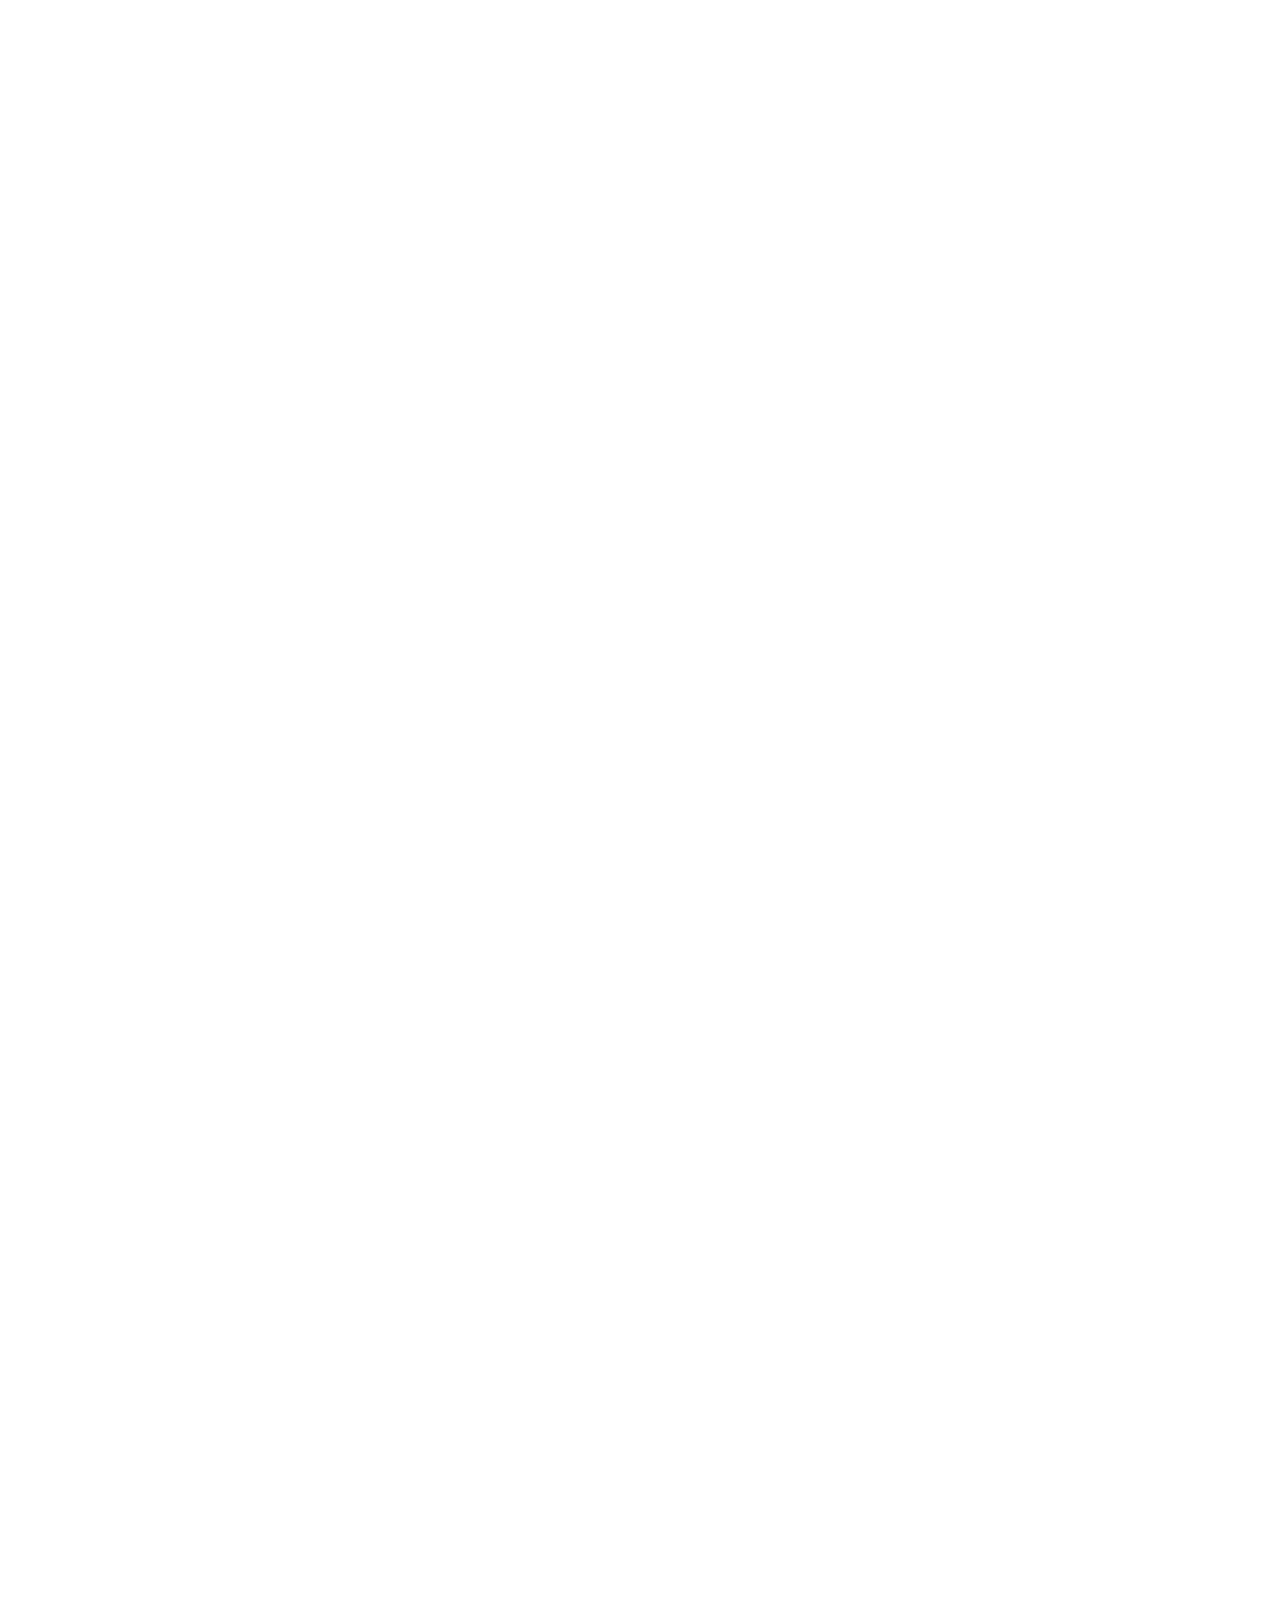
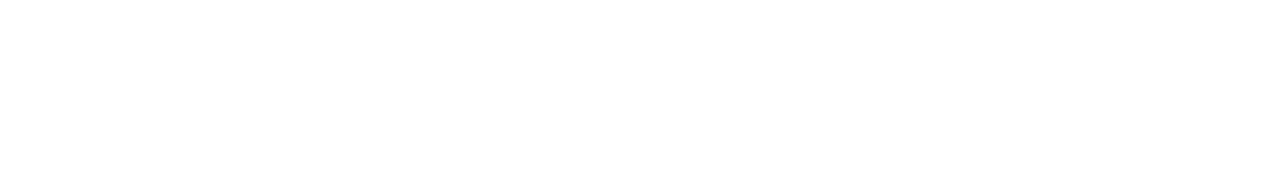
==== commit c3615116: "Add files via upload" ====
--- a/index.html
+++ b/index.html
@@ -42,30 +42,32 @@
         Loading...
     </div>
     <canvas id="effects-canvas" style="position: absolute; top: 0; left: 0; pointer-events: none;"></canvas>
-    <div id="game-container">
-        <div id="button-container">
-            <button class="button" id="toggle-sound"><i class="fas fa-volume-up"></i></button>
-            <button class="button" id="open-shop"><i class="fas fa-store"></i> SHOP</button>
-        </div>
-        <div id="energy">0 ENERGY</div>
-        <div id="planet">
-            <div class="lock-overlay"><i class="fas fa-lock"></i></div>
-        </div>
-        <div id="planet-name-container">
-            <div id="unlock-button" class="unlock-button" style="display: none;">BUY</div>
-            <div id="price-info" class="price-info" style="display: none;"></div>
-            <div id="controls">
-                <button class="nav-button" id="prev-planet"><</button>
-                <div id="planet-name"></div>
-                <button class="nav-button" id="next-planet">></button>
+    
+    <div class="game-wrapper">
+        <div id="game-container">
+            <div class="sound-button-container">
+                <button class="button" id="toggle-sound"><i class="fas fa-volume-up"></i></button>
+            </div>
+            <div id="energy">0 ENERGY</div>
+            <div id="planet">
+                <div class="lock-overlay"><i class="fas fa-lock"></i></div>
+            </div>
+            <div id="planet-name-container">
+                <div id="unlock-button" class="unlock-button" style="display: none;">BUY</div>
+                <div id="price-info" class="price-info" style="display: none;"></div>
+                <div id="controls">
+                    <button class="nav-button" id="prev-planet"><</button>
+                    <div id="planet-name"></div>
+                    <button class="nav-button" id="next-planet">></button>
+                </div>
             </div>
         </div>
-    </div>
-
-    <div id="shop-modal">
-        <h2>Shop</h2>
-        <div id="shop-items"></div>
-        <button id="close-shop">Close</button>
+        
+        <div id="shop-section">
+            <h2>Shop</h2>
+            <div class="shop-divider"></div>
+            <div id="shop-items"></div>
+        </div>
     </div>
 
     <div class="game-info">
@@ -79,7 +81,7 @@
         <p>🔥 <strong>Play now at Planetclick and start your cosmic journey!</strong> 🔥</p>
     
         <h2>⚔️ How to Play Planet Clicker – A Quick Guide</h2>
-        <p>Mastering <strong>Planet Clicker</strong> is simple, but becoming the best requires strategy and persistence! Here’s how to get started:</p>
+        <p>Mastering <strong>Planet Clicker</strong> is simple, but becoming the best requires strategy and persistence! Here's how to get started:</p>
         <h3>🕹 <strong>Basic Controls</strong></h3>
         <ul>
             <li><strong>Click on the planet</strong> – Each click generates energy.</li>
@@ -123,7 +125,7 @@
         <p>💡 <strong>Want more cosmic adventures? Visit Planetclick for an out-of-this-world experience!</strong> 🌌🚀</p>
     
         <h2>🏁 Is Planet Clicker Worth Playing?</h2>
-        <p>If you love idle games with a space theme, <strong>Planet Clicker</strong> is a must-play! It’s fun, easy to learn, and offers endless progression! 🤩</p>
+        <p>If you love idle games with a space theme, <strong>Planet Clicker</strong> is a must-play! It's fun, easy to learn, and offers endless progression! 🤩</p>
         <h3>✅ <strong>Pros</strong></h3>
         <ul>
             <li>🌟 <strong>Simple, engaging, and highly addictive!</strong></li>
@@ -132,18 +134,19 @@
         </ul>
         <h3>❌ <strong>Cons</strong></h3>
         <ul>
-            <li>✖ <strong>Can feel repetitive at higher levels, but that’s the charm of idle games!</strong></li>
+            <li>✖ <strong>Can feel repetitive at higher levels, but that's the charm of idle games!</strong></li>
             <li>✖ <strong>Requires patience – progress takes time!</strong></li>
         </ul>
         <p>🎮 <strong>Final Verdict</strong>: If you enjoy idle games with a cosmic twist, Planet Clicker is a must-play!</p>
         <p>🔭 <strong>Ready to explore the universe? Play now at Planetclick!</strong> 🌌⚡</p>
     
         <h2>📢 Final Thoughts – Can You Become the Ultimate Planet Clicker?</h2>
-        <p>🚀 Now that you know the best strategies, it’s time to collect energy and conquer the cosmos!</p>
+        <p>🚀 Now that you know the best strategies, it's time to collect energy and conquer the cosmos!</p>
         <p>👉 <strong>Play Planet Clicker now at Planetclick</strong></p>
         <p>💡 <strong>Got an insane high score? Share it in the comments and challenge your friends!</strong></p>
         <p>🔥 <strong>Good luck, and may your energy collection be unstoppable!</strong> 🌟🚀</p>
     </div>
+    
     <footer class="footer">
         <p>© 2025 Planet Clicker</p>
     </footer>
--- a/styles.css
+++ b/styles.css
@@ -1,4 +1,19 @@
-body, html {
+.shop-item.locked {
+    opacity: 0.7;
+    background: linear-gradient(to right, #252525, #2d2d2d);
+    border-color: #333;
+}
+
+.shop-item.locked .item-icon {
+    color: #555;
+    text-shadow: none;
+    background: rgba(0, 0, 0, 0.2);
+}.shop-divider {
+    height: 2px;
+    background: linear-gradient(to right, transparent, #00ffcc, transparent);
+    margin-bottom: 25px;
+    opacity: 0.7;
+}body, html {
     margin: 0;
     padding: 0;
     height: 100%;
@@ -12,20 +27,56 @@
     padding-top: env(safe-area-inset-top, 0);
 }
 
+/* Sound button container */
+.sound-button-container {
+    position: absolute;
+    top: 20px;
+    left: 20px;
+    z-index: 10;
+}
+
+/* New game-wrapper layout for side-by-side display */
+.game-wrapper {
+    display: flex;
+    width: 100%;
+    min-height: 100vh;
+    padding-top: 50px; /* Tránh top-menu che */
+    background: linear-gradient(135deg, #000000, #1a1a2e);
+}
 
 #game-container {
     position: relative;
-    width: 100%;
-    min-height: 100vh; /* Đảm bảo game chiếm ít nhất toàn màn hình */
+    width: 75%; /* Increased to 75% */
     display: flex;
     flex-direction: column;
     align-items: center;
     justify-content: center;
     text-align: center;
     transition: all 0.2s ease;
-    padding-top: 50px; /* Tránh top-menu che */
-    background: linear-gradient(135deg, #000000, #1a1a2e); /* Nền đen cho phần game */
     overflow: hidden;
+}
+
+/* New shop section styles */
+#shop-section {
+    width: 25%; /* Reduced to 25% */
+    background: rgba(20, 20, 20, 0.95);
+    padding: 20px;
+    border-left: 2px solid #00ffcc;
+    overflow-y: auto;
+    display: flex;
+    flex-direction: column;
+    color: #e0e0e0;
+}
+
+#shop-section h2 {
+    margin-top: 10px;
+    color: #00ffcc;
+    text-align: center;
+    text-shadow: 0 0 10px #00ffcc;
+    font-size: 28px;
+    margin-bottom: 30px;
+    letter-spacing: 2px;
+    text-transform: uppercase;
 }
 
 #energy {
@@ -86,15 +137,6 @@
     transition: margin 0.2s ease;
 }
 
-#button-container {
-    position: absolute;
-    top: 80px;
-    right: 20px;
-    display: flex;
-    gap: 20px;
-    z-index: 1001;
-}
-
 .button {
     padding: 12px 25px;
     background: linear-gradient(45deg, #333333, #4a4a4a);
@@ -224,60 +266,98 @@
     100% { transform: translateY(100vh) rotate(360deg); opacity: 0; }
 }
 
-#shop-modal {
-    display: none;
-    position: fixed;
-    top: 50%;
-    left: 50%;
-    transform: translate(-50%, -50%);
-    background: linear-gradient(135deg, #222222, #2e2e3e);
-    padding: 30px;
-    border-radius: 15px;
-    color: #e0e0e0;
-    width: 500px;
-    max-height: 600px;
-    overflow-y: auto;
-    border: 2px solid #00ffcc;
-    box-shadow: 0 0 20px rgba(0, 255, 204, 0.5);
-    z-index: 1000;
-    font-family: 'Orbitron', sans-serif;
-}
-
-#shop-modal h2 {
-    margin-top: 0;
-    color: #00ffcc;
-    text-align: center;
-    text-shadow: 0 0 10px #00ffcc;
-    font-size: 28px;
-    margin-bottom: 20px;
-}
-
+/* Updated shop item styles */
 .shop-item {
-    margin: 20px 0;
-    padding: 20px;
-    background: #333333;
+    margin: 15px 0;
+    padding: 18px;
+    background: linear-gradient(to right, #2d2d2d, #333333);
     border-radius: 10px;
-    display: flex;
-    flex-direction: row;
-    justify-content: space-between;
+    display: grid;
+    grid-template-columns: auto 1fr 1fr auto;
     align-items: center;
-    gap: 20px;
-    transition: transform 0.2s;
-    font-family: 'Orbitron', sans-serif;
+    gap: 12px;
+    transition: all 0.3s ease;
+    font-family: 'Orbitron', sans-serif;
+    position: relative;
+    border: 1px solid #444;
+    box-shadow: 0 4px 8px rgba(0, 0, 0, 0.3);
 }
 
 .shop-item:hover {
     transform: translateY(-5px);
-}
-
-.shop-item span {
-    font-size: 16px;
+    box-shadow: 0 8px 16px rgba(0, 0, 0, 0.4);
+    border-color: #555;
+}
+
+.item-icon {
+    font-size: 22px;
+    width: 40px;
+    height: 40px;
+    display: flex;
+    align-items: center;
+    justify-content: center;
+    background: rgba(0, 0, 0, 0.3);
+    border-radius: 50%;
+    color: #00bfff;
+    text-shadow: 0 0 5px rgba(0, 191, 255, 0.5);
+}
+
+.item-name {
+    font-size: 15px;
+    text-align: left;
+    font-weight: bold;
+    text-shadow: 0 0 5px rgba(255, 255, 255, 0.2);
+}
+
+.item-details {
+    font-size: 13px;
+    text-align: center;
+    color: #00bfff;
+    letter-spacing: 0.5px;
+}
+
+.shop-item button {
+    padding: 10px 15px;
+    background: linear-gradient(45deg, #333333, #444444);
+    color: #ffffff;
+    border: none;
+    border-radius: 6px;
+    cursor: pointer;
+    font-weight: bold;
+    font-size: 14px;
+    transition: all 0.3s ease;
+    font-family: 'Orbitron', sans-serif;
+    width: 120px; /* Fixed width for all buttons */
+    text-align: center;
+    box-shadow: 0 2px 5px rgba(0, 0, 0, 0.2);
+}
+
+.shop-item button:hover:not([disabled]) {
+    background: linear-gradient(45deg, #444444, #555555);
+    box-shadow: 0 4px 8px rgba(0, 0, 0, 0.3);
+    transform: translateY(-2px);
+}
+
+.shop-item button:disabled {
+    background: #333333;
+    cursor: not-allowed;
+    opacity: 0.6;
+}
+
+.item-name {
+    font-size: 14px;
+    text-align: left;
     flex: 2;
-    text-align: left;
+}
+
+.item-details {
+    font-size: 12px;
+    text-align: center;
+    flex: 2;
 }
 
 .shop-item i {
-    margin-right: 10px;
+    margin-right: 8px;
 }
 
 .shop-item .fa-meteor { color: #c0c0c0; }
@@ -289,7 +369,7 @@
 .shop-item .fa-industry { color: #ff4500; }
 
 .shop-item button {
-    padding: 10px 20px;
+    padding: 8px 15px;
     background: linear-gradient(45deg, #00ffff, #00ffff);
     color: #000000;
     border: none;
@@ -311,25 +391,6 @@
     background: #555555;
     cursor: not-allowed;
     opacity: 0.6;
-}
-
-#close-shop {
-    display: block;
-    margin: 25px auto 0;
-    padding: 12px 30px;
-    background: linear-gradient(45deg, #ff3333, #cc0000);
-    color: #ffffff;
-    border: none;
-    border-radius: 8px;
-    cursor: pointer;
-    font-size: 16px;
-    transition: transform 0.2s, background 0.3s;
-    font-family: 'Orbitron', sans-serif;
-}
-
-#close-shop:hover {
-    background: linear-gradient(45deg, #cc0000, #990000);
-    transform: translateY(-2px);
 }
 
 /* Top Menu Styles */
@@ -477,7 +538,6 @@
     text-decoration: underline;
 }
 
-
 .hamburger {
     display: none;
     font-size: 24px;
@@ -486,12 +546,37 @@
 }
 
 @media (max-width: 768px) {
+    /* Adjusting the game wrapper for mobile */
+    .game-wrapper {
+        flex-direction: column;
+    }
+    
+    #game-container {
+        width: 100%;
+        padding: 20px 0;
+    }
+    
+    #shop-section {
+        width: 100%;
+        border-left: none;
+        border-top: 2px solid #00ffcc;
+    }
+    
+    .sound-button-container {
+        top: 60px;
+        left: 10px;
+    }
+
     /* Top Menu Responsive */
     .top-menu {
         flex-direction: column;
         align-items: flex-start;
         padding: 10px;
         z-index: 2000;
+    }
+
+    .top-menu .logo {
+        font-size: 20px;
     }
 
     .top-menu .menu-links {
@@ -509,7 +594,7 @@
 
     .top-menu .menu-links a {
         padding: 10px 20px;
-        font-size: 16px;
+        font-size: 14px;
     }
 
     .hamburger {
@@ -517,21 +602,100 @@
         position: absolute;
         top: 10px;
         right: 20px;
-    }
-
-    .menu-links.active ~ #game-container #button-container {
+        font-size: 20px;
+    }
+
+    .menu-links.active ~ .game-wrapper #button-container {
         display: none;
-    }
-
-    /* Game Container */
-    #game-container {
-        padding-top: 60px;
     }
 
     /* Energy */
     #energy {
-        font-size: 20px;
-        margin-bottom: 15px;
+        font-size: 16px;
+        margin-bottom: 10px;
+    }
+
+    /* Planet */
+    #planet {
+        width: 170px;
+        height: 170px;
+    }
+
+    /* Button Container */
+    #button-container {
+        top: 15px;
+        right: 10px;
+        gap: 10px;
+    }
+
+    .button {
+        padding: 8px 15px;
+        font-size: 12px;
+    }
+
+    /* Planet Name */
+    #planet-name {
+        font-size: 14px;
+    }
+
+    /* Controls */
+    #controls {
+        margin-top: 15px;
+        gap: 10px;
+    }
+
+    .nav-button {
+        font-size: 16px;
+    }
+
+    /* Unlock Button */
+    #unlock-button {
+        font-size: 12px;
+        width: 80px;
+    }
+
+    /* Price Info */
+    #price-info {
+        font-size: 10px;
+        width: 150px;
+    }
+
+    /* Shop items for mobile */
+    .shop-item {
+        flex-direction: column;
+        padding: 10px;
+        gap: 8px;
+    }
+    
+    .item-name, .item-details {
+        font-size: 12px;
+        text-align: center;
+        flex: none;
+    }
+    
+    .shop-item button {
+        width: 100%;
+        font-size: 12px;
+        padding: 6px 10px;
+    }
+}
+
+@media (max-width: 480px) {
+    .top-menu .logo {
+        font-size: 18px; 
+    }
+
+    .hamburger {
+        font-size: 18px; 
+    }
+
+    .top-menu .menu-links a {
+        font-size: 12px;
+    }
+
+    /* Energy */
+    #energy {
+        font-size: 16px;
     }
 
     /* Planet */
@@ -542,97 +706,49 @@
 
     /* Button Container */
     #button-container {
-        top: 80px; /* Điều chỉnh vị trí để tránh thanh điều hướng */
-        right: 10px;
-        gap: 10px;
-        z-index: 1001;
+        top: 10px;
+        right: 5px;
     }
 
     .button {
-        padding: 8px 15px;
-        font-size: 12px;
+        padding: 6px 12px;
+        font-size: 8px;
     }
 
     /* Planet Name */
     #planet-name {
-        font-size: 18px;
+        font-size: 15px;
     }
 
     /* Controls */
-    #controls {
-        margin-top: 15px;
-        gap: 10px;
-    }
-
     .nav-button {
-        font-size: 20px;
+        font-size: 14px;
     }
 
     /* Unlock Button */
     #unlock-button {
-        font-size: 14px;
-        width: 80px;
+        font-size: 10px;
+        width: 70px;
     }
 
     /* Price Info */
     #price-info {
-        font-size: 12px;
-        width: 150px;
-    }
-
-    /* Shop Modal */
-    #shop-modal {
-        width: 90%;
-        padding: 20px;
-        z-index: 1002;
-    }
-
-    .shop-item {
-        flex-direction: column;
-        gap: 10px;
-        text-align: center;
-    }
-
-    .shop-item span, .shop-item button {
-        flex: none;
-    }
-
+        font-size: 8px;
+        width: 120px;
+    }
+
+    /* Shop section header */
+    #shop-section h2 {
+        font-size: 18px;
+    }
+    
+    /* Shop items for smaller mobile */
+    .item-name, .item-details {
+        font-size: 10px;
+    }
+    
     .shop-item button {
-        width: 100%;
-    }
-}
-
-@media (max-width: 480px) {
-    /* Energy */
-    #energy {
-        font-size: 18px;
-    }
-
-    /* Planet */
-    #planet {
-        width: 120px;
-        height: 120px;
-    }
-
-    /* Button Container */
-    #button-container {
-        top: 70px;
-        right: 5px;
-        gap: 8px;
-    }
-
-    .button {
-        padding: 6px 12px;
         font-size: 10px;
-    }
-
-    /* Planet Name */
-    #planet-name {
-        font-size: 16px;
-    }
-
-    /* Controls */
-    .nav-button {
-        font-size: 18px;
+        padding: 5px 8px;
     }
 }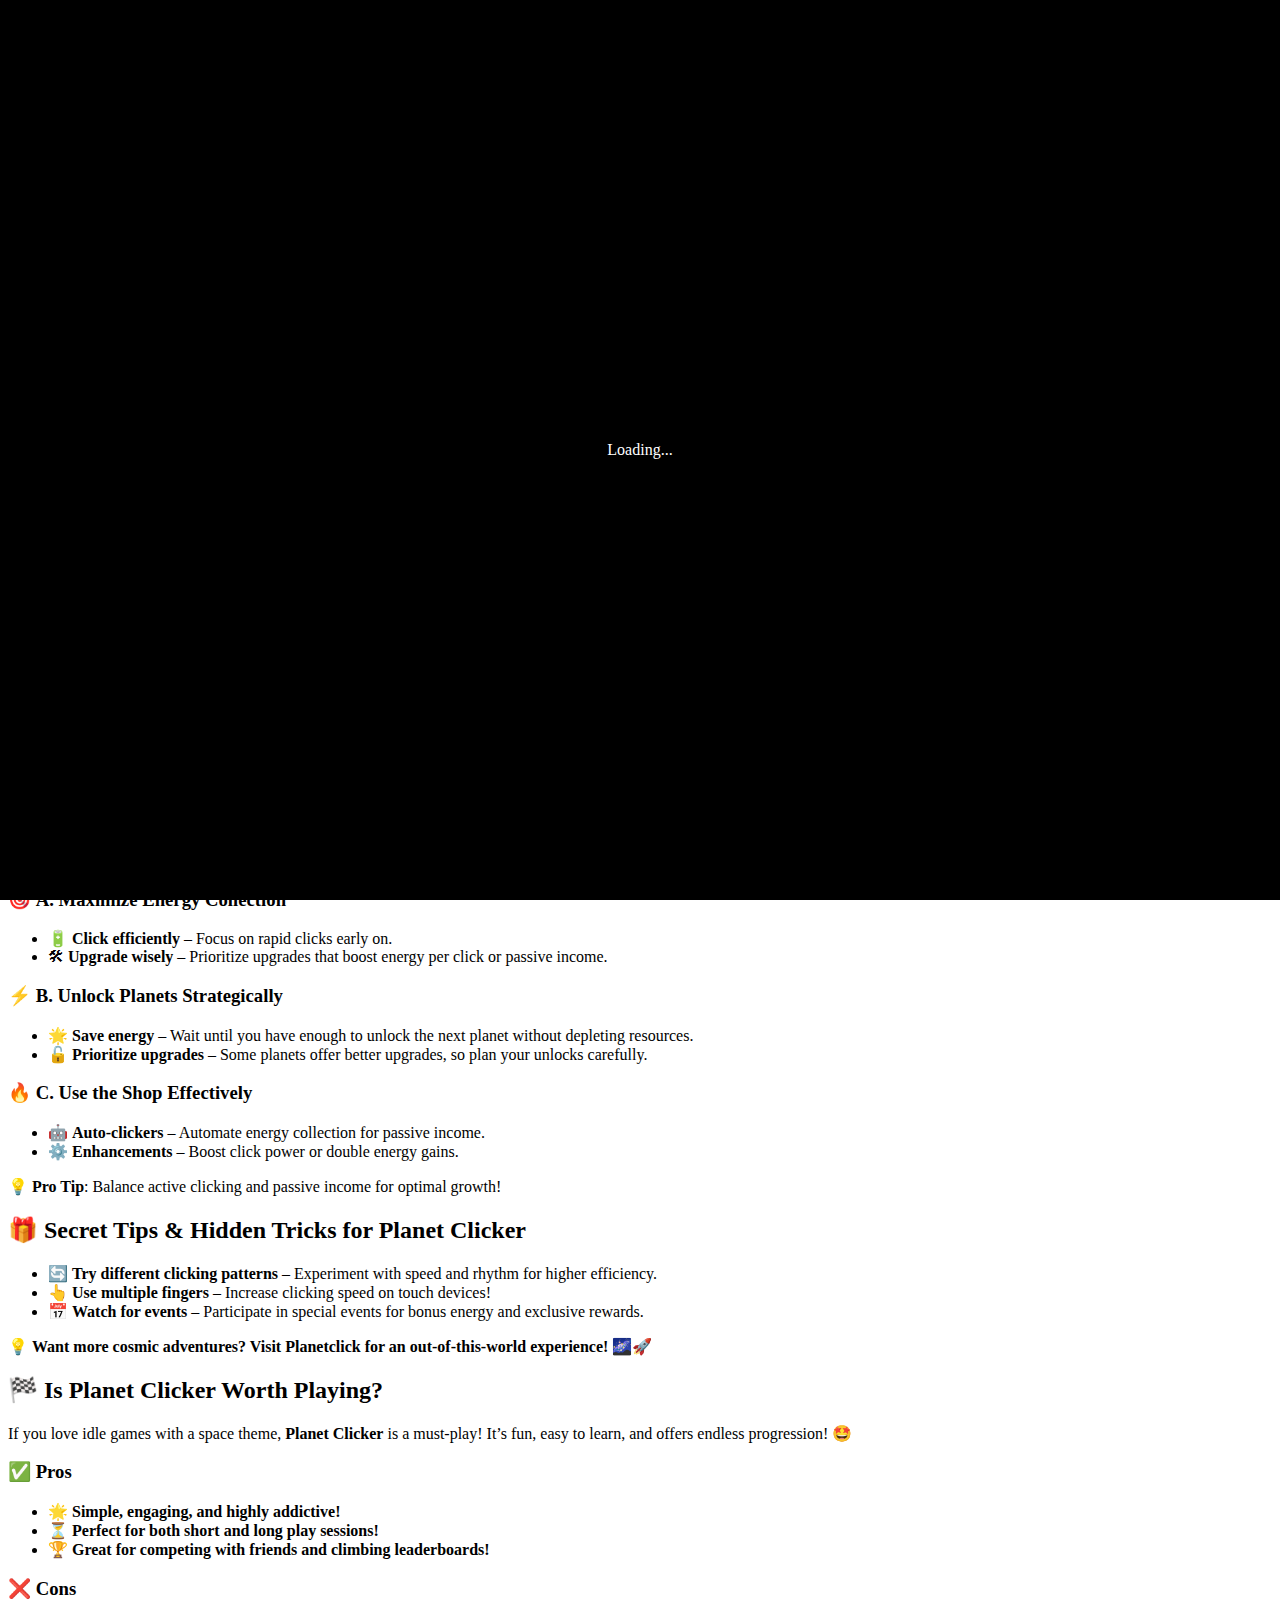
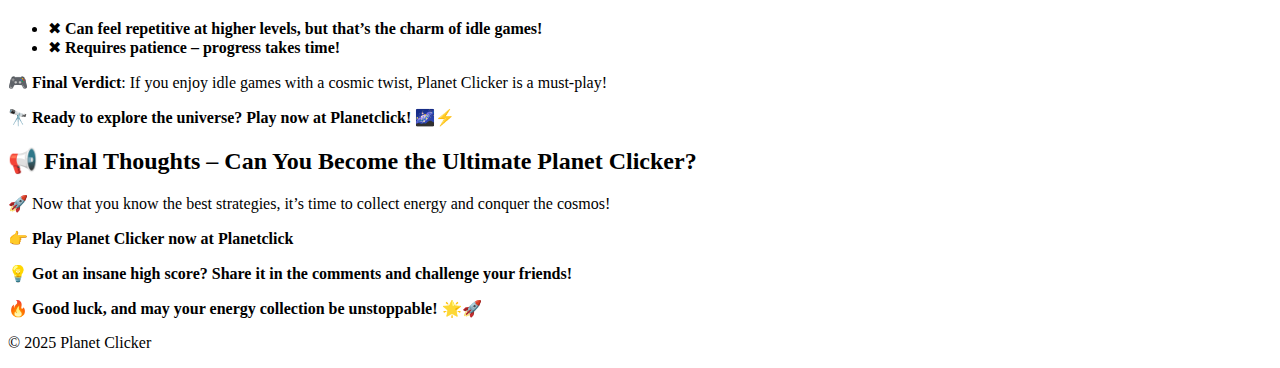
==== commit 4084b9fc: "Create index.html" ====
--- a/index.html
+++ b/index.html
@@ -1,192 +1,189 @@
-<!DOCTYPE html>
-<html lang="en">
-<head>
-    <meta charset="UTF-8">
-    <meta name="viewport" content="width=device-width, initial-scale=1.0">
-    <!-- Thêm thẻ meta description -->
-    <meta name="description" content="Play Planet Clicker, an addictive idle game! Click planets to collect energy, unlock new worlds, and compete on leaderboards. Start your cosmic journey now!">
-    <!-- Thẻ meta keywords (tùy chọn) -->
-    <meta name="keywords" content="Planet Clicker, idle game, clicking game, space game, collect energy, unlock planets, competitive leaderboards">
-    <!-- Thẻ meta robots -->
-    <meta name="robots" content="index, follow">
-    <!-- Thẻ Open Graph cho mạng xã hội -->
-    <meta property="og:title" content="Planet Clicker - Enhanced Edition">
-    <meta property="og:description" content="Play Planet Clicker, an addictive idle game! Click planets to collect energy, unlock new worlds, and compete on leaderboards.">
-    <meta property="og:type" content="website">
-    <meta property="og:url" content="https://planetclickerx.github.io">
-    <!--<meta property="og:image" content="path/to/your/preview-image.jpg">-->
-    <!-- Thẻ tiêu đề -->
-    <title>Planet Clicker - Enhanced Edition</title>
-    <link rel="stylesheet" href="https://cdnjs.cloudflare.com/ajax/libs/font-awesome/6.0.0-beta3/css/all.min.css">
-    <link href="https://fonts.googleapis.com/css2?family=Orbitron:wght@400;700&display=swap" rel="stylesheet">
-    <link rel="stylesheet" href="styles.css">
-</head>
-<body>
-    <!-- Top Menu -->
-    <nav class="top-menu">
-        <div class="logo">
-            <a href="/">PLANET CLICKER</a>
-        </div>
-        <div class="hamburger">
-            <i class="fas fa-bars"></i>
-        </div>
-        <div class="menu-links">
-            <a href="/about.html">About us</a>
-            <a href="/contact.html">Contact</a>
-            <a href="/privacy.html">Privary Policy</a>
-            <a href="/terms.html">Terms and Conditions</a>
-        </div>
-    </nav>
-
-    <div id="loading-screen" style="position: fixed; top: 0; left: 0; width: 100%; height: 100%; background: #000; color: #fff; display: flex; align-items: center; justify-content: center; z-index: 2000;">
-        Loading...
-    </div>
-    <canvas id="effects-canvas" style="position: absolute; top: 0; left: 0; pointer-events: none;"></canvas>
-    
-    <div class="game-wrapper">
-        <div id="game-container">
-            <div class="sound-button-container">
-                <button class="button" id="toggle-sound"><i class="fas fa-volume-up"></i></button>
-            </div>
-            <div id="energy">0 ENERGY</div>
-            <div id="planet">
-                <div class="lock-overlay"><i class="fas fa-lock"></i></div>
-            </div>
-            <div id="planet-name-container">
-                <div id="unlock-button" class="unlock-button" style="display: none;">BUY</div>
-                <div id="price-info" class="price-info" style="display: none;"></div>
-                <div id="controls">
-                    <button class="nav-button" id="prev-planet"><</button>
-                    <div id="planet-name"></div>
-                    <button class="nav-button" id="next-planet">></button>
-                </div>
-            </div>
-        </div>
-        
-        <div id="shop-section">
-            <h2>Shop</h2>
-            <div class="shop-divider"></div>
-            <div id="shop-items"></div>
-        </div>
-    </div>
-
-    <div class="game-info">
-        <h2>🎮 Why is <a href="https://planetclickerx.github.io">Planet Clicker </a> so exciting?</h2>
-        <ul>
-            <li>🚀 <strong>Explore the universe</strong> – Click on planets to collect energy and unlock new worlds!</li>
-            <li>🌌 <strong>Stunning visuals</strong> – Enjoy vibrant planet designs and immersive space effects!</li>
-            <li>🏆 <strong>Competitive leaderboards</strong> – Climb to the top and become the ultimate energy collector!</li>
-            <li>🔄 <strong>Continuous updates</strong> – New planets, upgrades, and events keep the game fresh!</li>
-        </ul>
-        <p>🔥 <strong>Play now at Planetclick and start your cosmic journey!</strong> 🔥</p>
-    
-        <h2>⚔️ How to Play Planet Clicker – A Quick Guide</h2>
-        <p>Mastering <strong>Planet Clicker</strong> is simple, but becoming the best requires strategy and persistence! Here's how to get started:</p>
-        <h3>🕹 <strong>Basic Controls</strong></h3>
-        <ul>
-            <li><strong>Click on the planet</strong> – Each click generates energy.</li>
-            <li><strong>Unlock planets</strong> – Use energy to explore new planets with unique upgrades.</li>
-            <li><strong>Upgrade tools</strong> – Buy auto-clickers and enhancements from the shop.</li>
-        </ul>
-        <p>💡 <strong>Pro Tip</strong>: Click rapidly in the early stages to build energy quickly!</p>
-    
-        <h2>🔥 Game Modes in Planet Clicker</h2>
-        <ul>
-            <li>🌍 <strong>Classic Mode</strong> – Collect energy and unlock planets at your own pace!</li>
-            <li>⏱ <strong>Time Attack Mode</strong> – Race against the clock to collect as much energy as possible!</li>
-            <li>🏅 <strong>Challenge Mode</strong> – Complete special tasks for exclusive rewards!</li>
-        </ul>
-        <p>🚀 <strong>Think you have what it takes? Play now at Planetclick !</strong></p>
-    
-        <h2>🏆 Best Strategies to Master Planet Clicker</h2>
-        <h3>🎯 <strong>A. Maximize Energy Collection</strong></h3>
-        <ul>
-            <li>🔋 <strong>Click efficiently</strong> – Focus on rapid clicks early on.</li>
-            <li>🛠 <strong>Upgrade wisely</strong> – Prioritize upgrades that boost energy per click or passive income.</li>
-        </ul>
-        <h3>⚡ <strong>B. Unlock Planets Strategically</strong></h3>
-        <ul>
-            <li>🌟 <strong>Save energy</strong> – Wait until you have enough to unlock the next planet without depleting resources.</li>
-            <li>🔓 <strong>Prioritize upgrades</strong> – Some planets offer better upgrades, so plan your unlocks carefully.</li>
-        </ul>
-        <h3>🔥 <strong>C. Use the Shop Effectively</strong></h3>
-        <ul>
-            <li>🤖 <strong>Auto-clickers</strong> – Automate energy collection for passive income.</li>
-            <li>⚙️ <strong>Enhancements</strong> – Boost click power or double energy gains.</li>
-        </ul>
-        <p>💡 <strong>Pro Tip</strong>: Balance active clicking and passive income for optimal growth!</p>
-    
-        <h2>🎁 Secret Tips & Hidden Tricks for Planet Clicker</h2>
-        <ul>
-            <li>🔄 <strong>Try different clicking patterns</strong> – Experiment with speed and rhythm for higher efficiency.</li>
-            <li>👆 <strong>Use multiple fingers</strong> – Increase clicking speed on touch devices!</li>
-            <li>📅 <strong>Watch for events</strong> – Participate in special events for bonus energy and exclusive rewards.</li>
-        </ul>
-        <p>💡 <strong>Want more cosmic adventures? Visit Planetclick for an out-of-this-world experience!</strong> 🌌🚀</p>
-    
-        <h2>🏁 Is Planet Clicker Worth Playing?</h2>
-        <p>If you love idle games with a space theme, <strong>Planet Clicker</strong> is a must-play! It's fun, easy to learn, and offers endless progression! 🤩</p>
-        <h3>✅ <strong>Pros</strong></h3>
-        <ul>
-            <li>🌟 <strong>Simple, engaging, and highly addictive!</strong></li>
-            <li>⏳ <strong>Perfect for both short and long play sessions!</strong></li>
-            <li>🏆 <strong>Great for competing with friends and climbing leaderboards!</strong></li>
-        </ul>
-        <h3>❌ <strong>Cons</strong></h3>
-        <ul>
-            <li>✖ <strong>Can feel repetitive at higher levels, but that's the charm of idle games!</strong></li>
-            <li>✖ <strong>Requires patience – progress takes time!</strong></li>
-        </ul>
-        <p>🎮 <strong>Final Verdict</strong>: If you enjoy idle games with a cosmic twist, Planet Clicker is a must-play!</p>
-        <p>🔭 <strong>Ready to explore the universe? Play now at Planetclick!</strong> 🌌⚡</p>
-    
-        <h2>📢 Final Thoughts – Can You Become the Ultimate Planet Clicker?</h2>
-        <p>🚀 Now that you know the best strategies, it's time to collect energy and conquer the cosmos!</p>
-        <p>👉 <strong>Play Planet Clicker now at Planetclick</strong></p>
-        <p>💡 <strong>Got an insane high score? Share it in the comments and challenge your friends!</strong></p>
-        <p>🔥 <strong>Good luck, and may your energy collection be unstoppable!</strong> 🌟🚀</p>
-    </div>
-    
-    <footer class="footer">
-        <p>© 2025 Planet Clicker</p>
-    </footer>
-
-    <audio id="space-audio" loop>
-        <source src="space-ambience.mp3" type="audio/mpeg">
-    </audio>
-    <audio id="click-audio">
-        <source src="sci-fi-button-click.mp3" type="audio/mpeg">
-    </audio>
-    <audio id="success-audio">
-        <source src="success-sound.mp3" type="audio/mpeg">
-    </audio>
-
-    <script src="script.js"></script>
-    <script>
-        document.addEventListener('DOMContentLoaded', () => {
-            const hamburger = document.querySelector('.hamburger');
-            const menuLinks = document.querySelector('.menu-links');
-            const buttonContainer = document.querySelector('#button-container');
-
-            hamburger.addEventListener('click', () => {
-                menuLinks.classList.toggle('active');
-                // Ẩn/hiển thị button-container khi menu mở/đóng
-                if (menuLinks.classList.contains('active')) {
-                    buttonContainer.style.display = 'none';
-                } else {
-                    buttonContainer.style.display = 'flex';
-                }
-            });
-
-            // Đóng menu khi nhấp vào một liên kết
-            menuLinks.querySelectorAll('a').forEach(link => {
-                link.addEventListener('click', () => {
-                    menuLinks.classList.remove('active');
-                    buttonContainer.style.display = 'flex'; // Hiển thị lại button-container
-                });
-            });
-        });
-    </script>
-    
-</body>
-</html>+<!DOCTYPE html>
+<html lang="en">
+<head>
+    <meta charset="UTF-8">
+    <meta name="viewport" content="width=device-width, initial-scale=1.0">
+    <!-- Thêm thẻ meta description -->
+    <meta name="description" content="Play Planet Clicker, an addictive idle game! Click planets to collect energy, unlock new worlds, and compete on leaderboards. Start your cosmic journey now!">
+    <!-- Thẻ meta keywords (tùy chọn) -->
+    <meta name="keywords" content="Planet Clicker, idle game, clicking game, space game, collect energy, unlock planets, competitive leaderboards">
+    <!-- Thẻ meta robots -->
+    <meta name="robots" content="index, follow">
+    <!-- Thẻ Open Graph cho mạng xã hội -->
+    <meta property="og:title" content="Planet Clicker - Enhanced Edition">
+    <meta property="og:description" content="Play Planet Clicker, an addictive idle game! Click planets to collect energy, unlock new worlds, and compete on leaderboards.">
+    <meta property="og:type" content="website">
+    <meta property="og:url" content="https://planetclickerx.github.io">
+    <!--<meta property="og:image" content="path/to/your/preview-image.jpg">-->
+    <!-- Thẻ tiêu đề -->
+    <title>Planet Clicker - Enhanced Edition</title>
+    <link rel="stylesheet" href="https://cdnjs.cloudflare.com/ajax/libs/font-awesome/6.0.0-beta3/css/all.min.css">
+    <link href="https://fonts.googleapis.com/css2?family=Orbitron:wght@400;700&display=swap" rel="stylesheet">
+    <link rel="stylesheet" href="styles.css">
+</head>
+<body>
+    <!-- Top Menu -->
+    <nav class="top-menu">
+        <div class="logo">
+            <a href="/">PLANET CLICKER</a>
+        </div>
+        <div class="hamburger">
+            <i class="fas fa-bars"></i>
+        </div>
+        <div class="menu-links">
+            <a href="/about.html">About us</a>
+            <a href="/contact.html">Contact</a>
+            <a href="/privacy.html">Privary Policy</a>
+            <a href="/terms.html">Terms and Conditions</a>
+        </div>
+    </nav>
+
+    <div id="loading-screen" style="position: fixed; top: 0; left: 0; width: 100%; height: 100%; background: #000; color: #fff; display: flex; align-items: center; justify-content: center; z-index: 2000;">
+        Loading...
+    </div>
+    <canvas id="effects-canvas" style="position: absolute; top: 0; left: 0; pointer-events: none;"></canvas>
+    <div id="game-container">
+        <div id="button-container">
+            <button class="button" id="toggle-sound"><i class="fas fa-volume-up"></i></button>
+            <button class="button" id="open-shop"><i class="fas fa-store"></i> SHOP</button>
+        </div>
+        <div id="energy">0 ENERGY</div>
+        <div id="planet">
+            <div class="lock-overlay"><i class="fas fa-lock"></i></div>
+        </div>
+        <div id="planet-name-container">
+            <div id="unlock-button" class="unlock-button" style="display: none;">BUY</div>
+            <div id="price-info" class="price-info" style="display: none;"></div>
+            <div id="controls">
+                <button class="nav-button" id="prev-planet"><</button>
+                <div id="planet-name"></div>
+                <button class="nav-button" id="next-planet">></button>
+            </div>
+        </div>
+    </div>
+
+    <div id="shop-modal">
+        <h2>Shop</h2>
+        <div id="shop-items"></div>
+        <button id="close-shop">Close</button>
+    </div>
+
+    <div class="game-info">
+        <h2>🎮 Why is <a href="https://planetclickerx.github.io">Planet Clicker </a> so exciting?</h2>
+        <ul>
+            <li>🚀 <strong>Explore the universe</strong> – Click on planets to collect energy and unlock new worlds!</li>
+            <li>🌌 <strong>Stunning visuals</strong> – Enjoy vibrant planet designs and immersive space effects!</li>
+            <li>🏆 <strong>Competitive leaderboards</strong> – Climb to the top and become the ultimate energy collector!</li>
+            <li>🔄 <strong>Continuous updates</strong> – New planets, upgrades, and events keep the game fresh!</li>
+        </ul>
+        <p>🔥 <strong>Play now at Planetclick and start your cosmic journey!</strong> 🔥</p>
+    
+        <h2>⚔️ How to Play Planet Clicker – A Quick Guide</h2>
+        <p>Mastering <strong>Planet Clicker</strong> is simple, but becoming the best requires strategy and persistence! Here’s how to get started:</p>
+        <h3>🕹 <strong>Basic Controls</strong></h3>
+        <ul>
+            <li><strong>Click on the planet</strong> – Each click generates energy.</li>
+            <li><strong>Unlock planets</strong> – Use energy to explore new planets with unique upgrades.</li>
+            <li><strong>Upgrade tools</strong> – Buy auto-clickers and enhancements from the shop.</li>
+        </ul>
+        <p>💡 <strong>Pro Tip</strong>: Click rapidly in the early stages to build energy quickly!</p>
+    
+        <h2>🔥 Game Modes in Planet Clicker</h2>
+        <ul>
+            <li>🌍 <strong>Classic Mode</strong> – Collect energy and unlock planets at your own pace!</li>
+            <li>⏱ <strong>Time Attack Mode</strong> – Race against the clock to collect as much energy as possible!</li>
+            <li>🏅 <strong>Challenge Mode</strong> – Complete special tasks for exclusive rewards!</li>
+        </ul>
+        <p>🚀 <strong>Think you have what it takes? Play now at Planetclick !</strong></p>
+    
+        <h2>🏆 Best Strategies to Master Planet Clicker</h2>
+        <h3>🎯 <strong>A. Maximize Energy Collection</strong></h3>
+        <ul>
+            <li>🔋 <strong>Click efficiently</strong> – Focus on rapid clicks early on.</li>
+            <li>🛠 <strong>Upgrade wisely</strong> – Prioritize upgrades that boost energy per click or passive income.</li>
+        </ul>
+        <h3>⚡ <strong>B. Unlock Planets Strategically</strong></h3>
+        <ul>
+            <li>🌟 <strong>Save energy</strong> – Wait until you have enough to unlock the next planet without depleting resources.</li>
+            <li>🔓 <strong>Prioritize upgrades</strong> – Some planets offer better upgrades, so plan your unlocks carefully.</li>
+        </ul>
+        <h3>🔥 <strong>C. Use the Shop Effectively</strong></h3>
+        <ul>
+            <li>🤖 <strong>Auto-clickers</strong> – Automate energy collection for passive income.</li>
+            <li>⚙️ <strong>Enhancements</strong> – Boost click power or double energy gains.</li>
+        </ul>
+        <p>💡 <strong>Pro Tip</strong>: Balance active clicking and passive income for optimal growth!</p>
+    
+        <h2>🎁 Secret Tips & Hidden Tricks for Planet Clicker</h2>
+        <ul>
+            <li>🔄 <strong>Try different clicking patterns</strong> – Experiment with speed and rhythm for higher efficiency.</li>
+            <li>👆 <strong>Use multiple fingers</strong> – Increase clicking speed on touch devices!</li>
+            <li>📅 <strong>Watch for events</strong> – Participate in special events for bonus energy and exclusive rewards.</li>
+        </ul>
+        <p>💡 <strong>Want more cosmic adventures? Visit Planetclick for an out-of-this-world experience!</strong> 🌌🚀</p>
+    
+        <h2>🏁 Is Planet Clicker Worth Playing?</h2>
+        <p>If you love idle games with a space theme, <strong>Planet Clicker</strong> is a must-play! It’s fun, easy to learn, and offers endless progression! 🤩</p>
+        <h3>✅ <strong>Pros</strong></h3>
+        <ul>
+            <li>🌟 <strong>Simple, engaging, and highly addictive!</strong></li>
+            <li>⏳ <strong>Perfect for both short and long play sessions!</strong></li>
+            <li>🏆 <strong>Great for competing with friends and climbing leaderboards!</strong></li>
+        </ul>
+        <h3>❌ <strong>Cons</strong></h3>
+        <ul>
+            <li>✖ <strong>Can feel repetitive at higher levels, but that’s the charm of idle games!</strong></li>
+            <li>✖ <strong>Requires patience – progress takes time!</strong></li>
+        </ul>
+        <p>🎮 <strong>Final Verdict</strong>: If you enjoy idle games with a cosmic twist, Planet Clicker is a must-play!</p>
+        <p>🔭 <strong>Ready to explore the universe? Play now at Planetclick!</strong> 🌌⚡</p>
+    
+        <h2>📢 Final Thoughts – Can You Become the Ultimate Planet Clicker?</h2>
+        <p>🚀 Now that you know the best strategies, it’s time to collect energy and conquer the cosmos!</p>
+        <p>👉 <strong>Play Planet Clicker now at Planetclick</strong></p>
+        <p>💡 <strong>Got an insane high score? Share it in the comments and challenge your friends!</strong></p>
+        <p>🔥 <strong>Good luck, and may your energy collection be unstoppable!</strong> 🌟🚀</p>
+    </div>
+    <footer class="footer">
+        <p>© 2025 Planet Clicker</p>
+    </footer>
+
+    <audio id="space-audio" loop>
+        <source src="space-ambience.mp3" type="audio/mpeg">
+    </audio>
+    <audio id="click-audio">
+        <source src="sci-fi-button-click.mp3" type="audio/mpeg">
+    </audio>
+    <audio id="success-audio">
+        <source src="success-sound.mp3" type="audio/mpeg">
+    </audio>
+
+    <script src="script.js"></script>
+    <script>
+        document.addEventListener('DOMContentLoaded', () => {
+            const hamburger = document.querySelector('.hamburger');
+            const menuLinks = document.querySelector('.menu-links');
+            const buttonContainer = document.querySelector('#button-container');
+
+            hamburger.addEventListener('click', () => {
+                menuLinks.classList.toggle('active');
+                // Ẩn/hiển thị button-container khi menu mở/đóng
+                if (menuLinks.classList.contains('active')) {
+                    buttonContainer.style.display = 'none';
+                } else {
+                    buttonContainer.style.display = 'flex';
+                }
+            });
+
+            // Đóng menu khi nhấp vào một liên kết
+            menuLinks.querySelectorAll('a').forEach(link => {
+                link.addEventListener('click', () => {
+                    menuLinks.classList.remove('active');
+                    buttonContainer.style.display = 'flex'; // Hiển thị lại button-container
+                });
+            });
+        });
+    </script>
+    
+</body>
+</html>
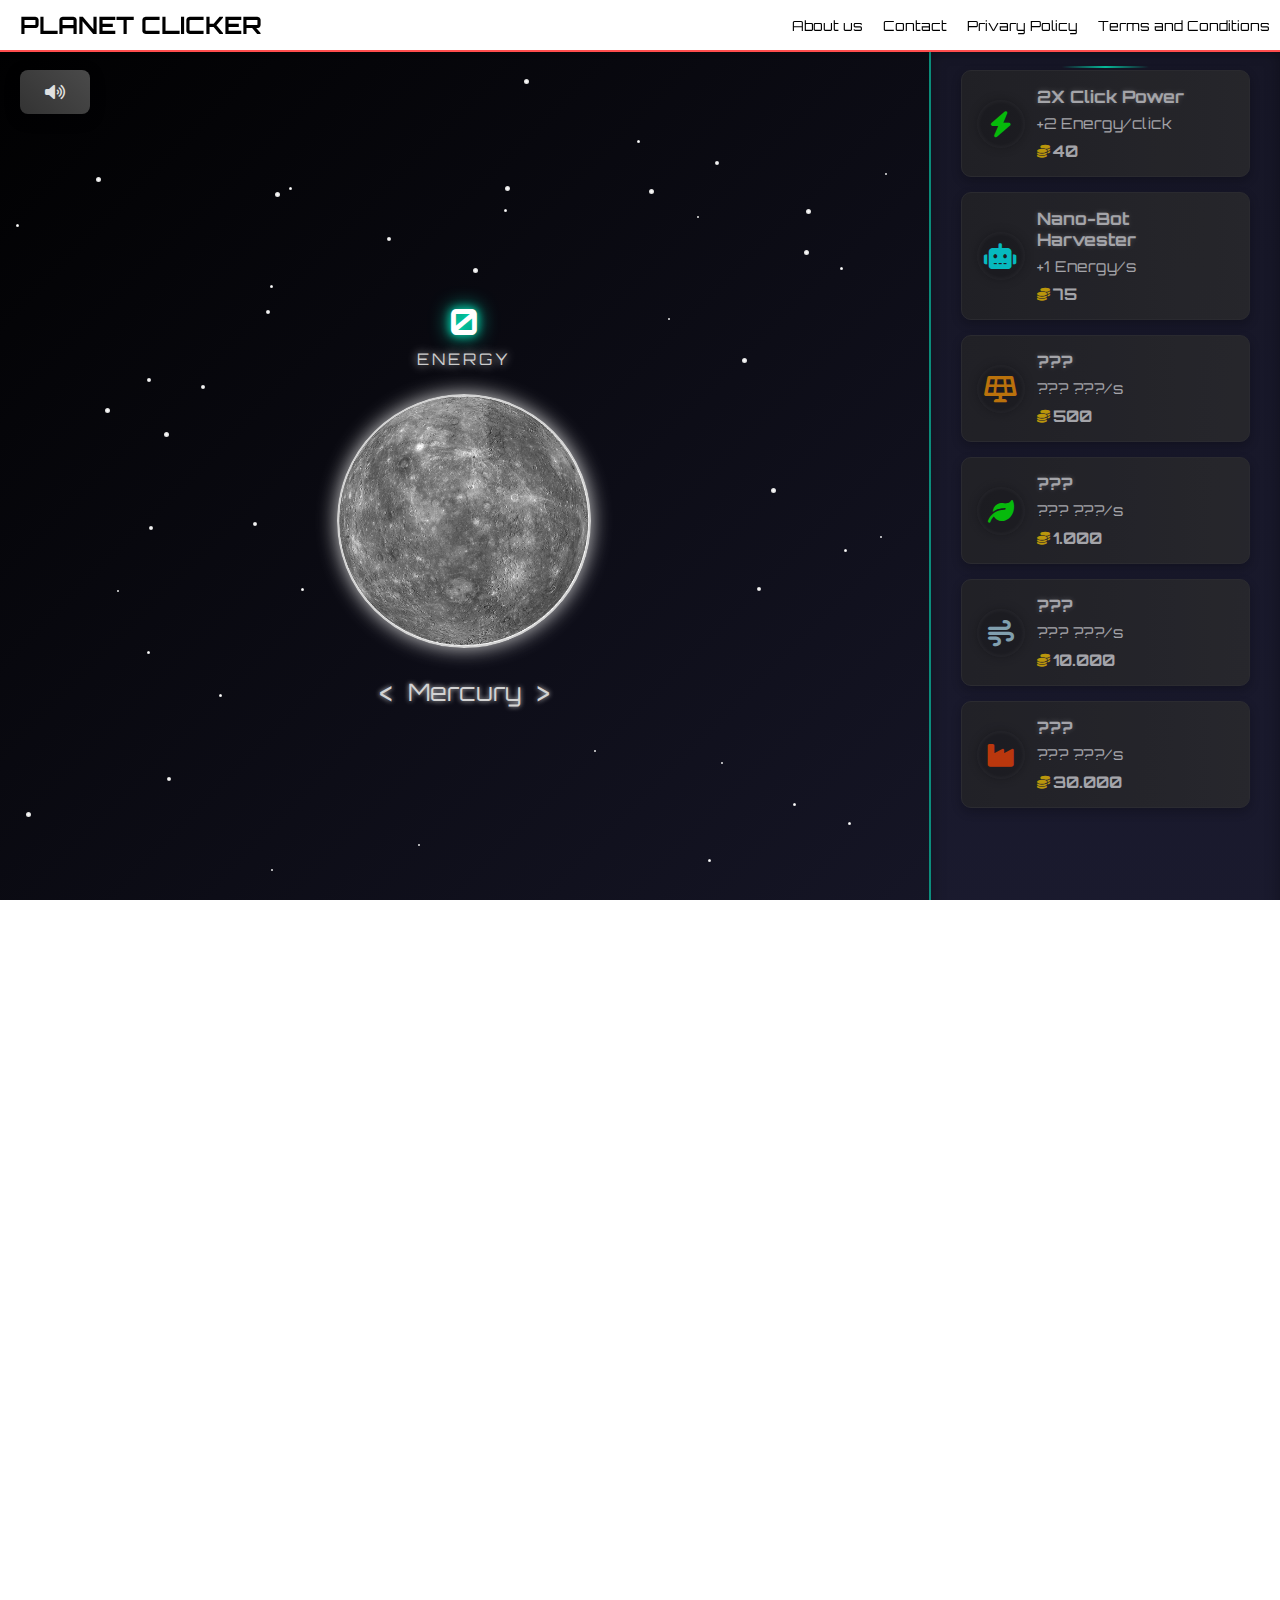
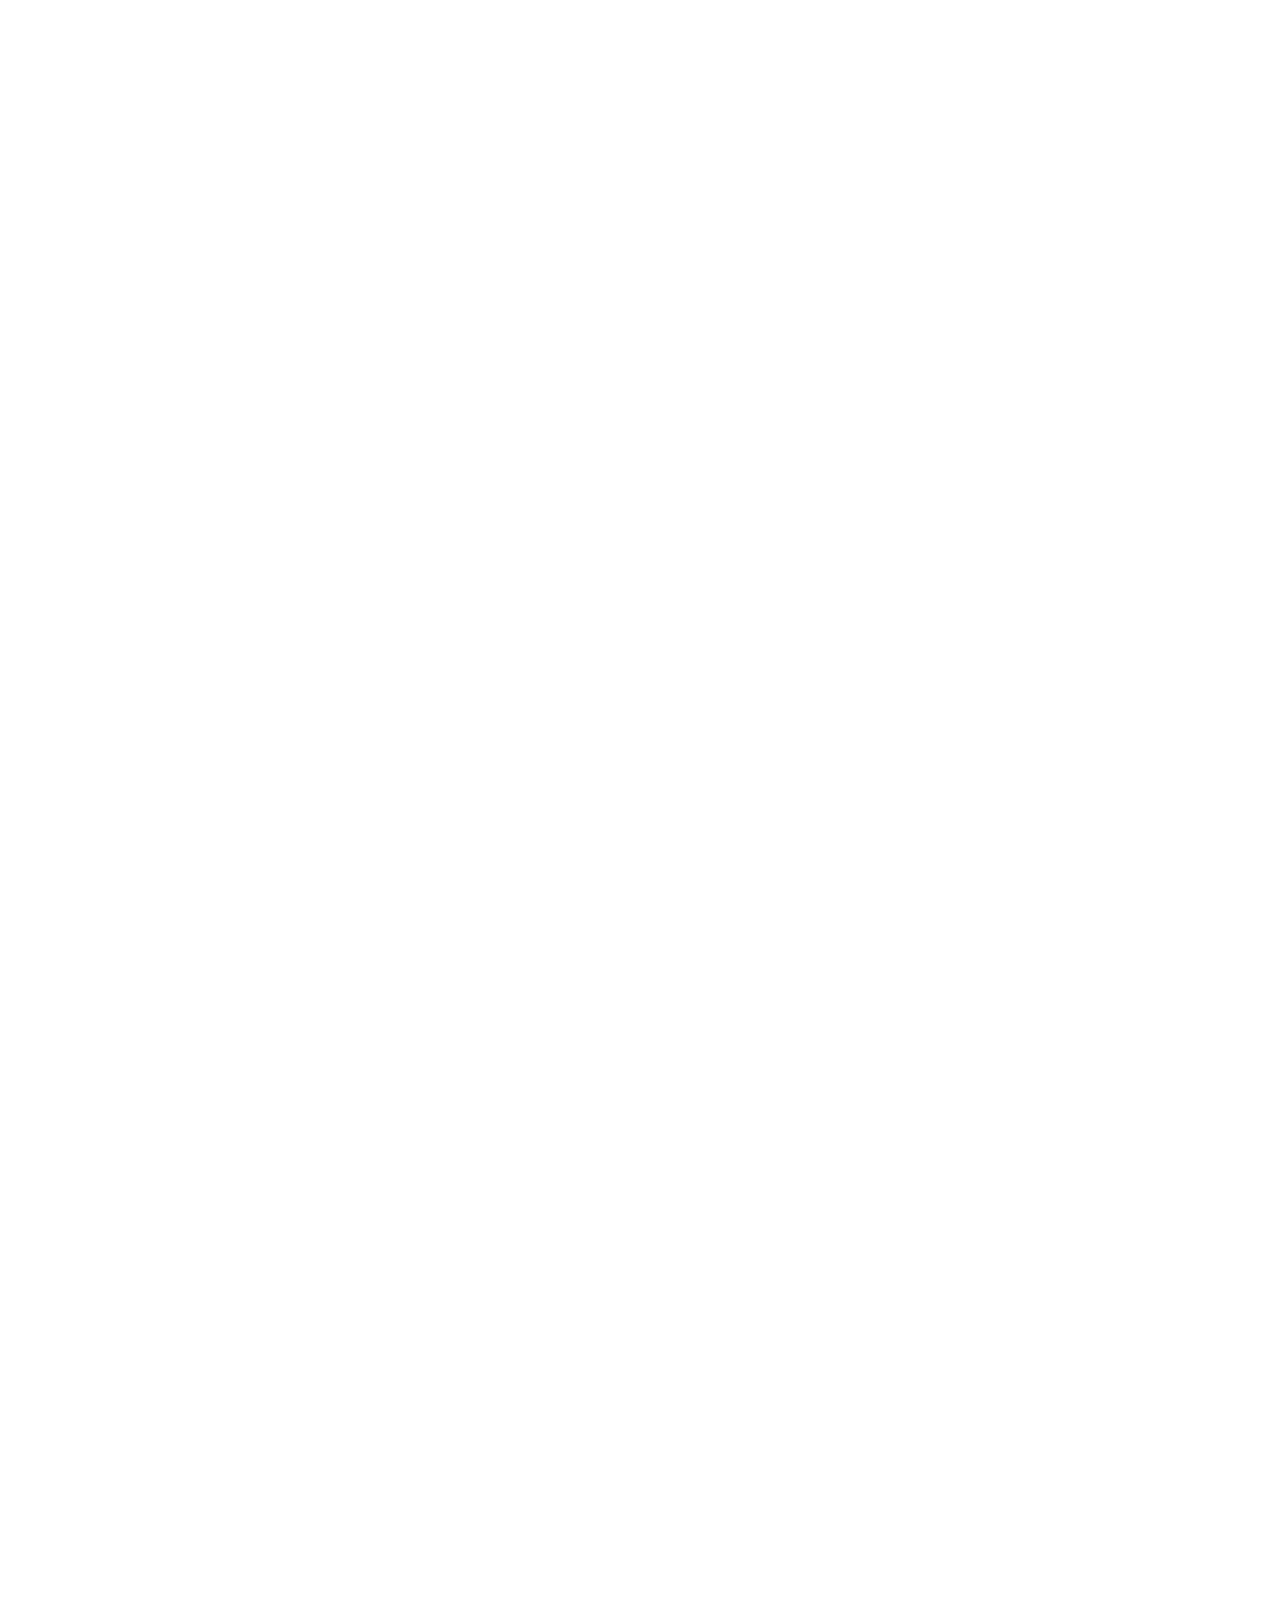
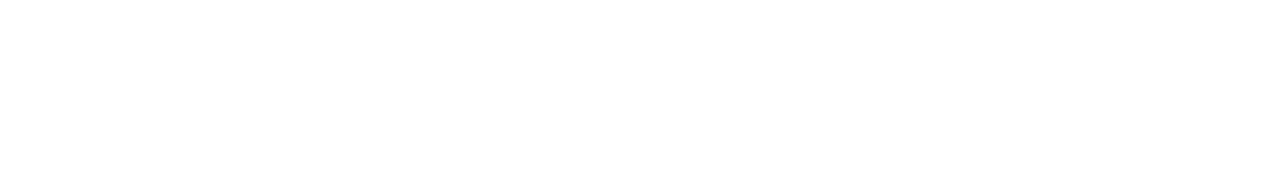
==== commit 15edb125: "Add files via upload" ====
--- a/index.html
+++ b/index.html
@@ -1,189 +1,192 @@
-<!DOCTYPE html>
-<html lang="en">
-<head>
-    <meta charset="UTF-8">
-    <meta name="viewport" content="width=device-width, initial-scale=1.0">
-    <!-- Thêm thẻ meta description -->
-    <meta name="description" content="Play Planet Clicker, an addictive idle game! Click planets to collect energy, unlock new worlds, and compete on leaderboards. Start your cosmic journey now!">
-    <!-- Thẻ meta keywords (tùy chọn) -->
-    <meta name="keywords" content="Planet Clicker, idle game, clicking game, space game, collect energy, unlock planets, competitive leaderboards">
-    <!-- Thẻ meta robots -->
-    <meta name="robots" content="index, follow">
-    <!-- Thẻ Open Graph cho mạng xã hội -->
-    <meta property="og:title" content="Planet Clicker - Enhanced Edition">
-    <meta property="og:description" content="Play Planet Clicker, an addictive idle game! Click planets to collect energy, unlock new worlds, and compete on leaderboards.">
-    <meta property="og:type" content="website">
-    <meta property="og:url" content="https://planetclickerx.github.io">
-    <!--<meta property="og:image" content="path/to/your/preview-image.jpg">-->
-    <!-- Thẻ tiêu đề -->
-    <title>Planet Clicker - Enhanced Edition</title>
-    <link rel="stylesheet" href="https://cdnjs.cloudflare.com/ajax/libs/font-awesome/6.0.0-beta3/css/all.min.css">
-    <link href="https://fonts.googleapis.com/css2?family=Orbitron:wght@400;700&display=swap" rel="stylesheet">
-    <link rel="stylesheet" href="styles.css">
-</head>
-<body>
-    <!-- Top Menu -->
-    <nav class="top-menu">
-        <div class="logo">
-            <a href="/">PLANET CLICKER</a>
-        </div>
-        <div class="hamburger">
-            <i class="fas fa-bars"></i>
-        </div>
-        <div class="menu-links">
-            <a href="/about.html">About us</a>
-            <a href="/contact.html">Contact</a>
-            <a href="/privacy.html">Privary Policy</a>
-            <a href="/terms.html">Terms and Conditions</a>
-        </div>
-    </nav>
-
-    <div id="loading-screen" style="position: fixed; top: 0; left: 0; width: 100%; height: 100%; background: #000; color: #fff; display: flex; align-items: center; justify-content: center; z-index: 2000;">
-        Loading...
-    </div>
-    <canvas id="effects-canvas" style="position: absolute; top: 0; left: 0; pointer-events: none;"></canvas>
-    <div id="game-container">
-        <div id="button-container">
-            <button class="button" id="toggle-sound"><i class="fas fa-volume-up"></i></button>
-            <button class="button" id="open-shop"><i class="fas fa-store"></i> SHOP</button>
-        </div>
-        <div id="energy">0 ENERGY</div>
-        <div id="planet">
-            <div class="lock-overlay"><i class="fas fa-lock"></i></div>
-        </div>
-        <div id="planet-name-container">
-            <div id="unlock-button" class="unlock-button" style="display: none;">BUY</div>
-            <div id="price-info" class="price-info" style="display: none;"></div>
-            <div id="controls">
-                <button class="nav-button" id="prev-planet"><</button>
-                <div id="planet-name"></div>
-                <button class="nav-button" id="next-planet">></button>
-            </div>
-        </div>
-    </div>
-
-    <div id="shop-modal">
-        <h2>Shop</h2>
-        <div id="shop-items"></div>
-        <button id="close-shop">Close</button>
-    </div>
-
-    <div class="game-info">
-        <h2>🎮 Why is <a href="https://planetclickerx.github.io">Planet Clicker </a> so exciting?</h2>
-        <ul>
-            <li>🚀 <strong>Explore the universe</strong> – Click on planets to collect energy and unlock new worlds!</li>
-            <li>🌌 <strong>Stunning visuals</strong> – Enjoy vibrant planet designs and immersive space effects!</li>
-            <li>🏆 <strong>Competitive leaderboards</strong> – Climb to the top and become the ultimate energy collector!</li>
-            <li>🔄 <strong>Continuous updates</strong> – New planets, upgrades, and events keep the game fresh!</li>
-        </ul>
-        <p>🔥 <strong>Play now at Planetclick and start your cosmic journey!</strong> 🔥</p>
-    
-        <h2>⚔️ How to Play Planet Clicker – A Quick Guide</h2>
-        <p>Mastering <strong>Planet Clicker</strong> is simple, but becoming the best requires strategy and persistence! Here’s how to get started:</p>
-        <h3>🕹 <strong>Basic Controls</strong></h3>
-        <ul>
-            <li><strong>Click on the planet</strong> – Each click generates energy.</li>
-            <li><strong>Unlock planets</strong> – Use energy to explore new planets with unique upgrades.</li>
-            <li><strong>Upgrade tools</strong> – Buy auto-clickers and enhancements from the shop.</li>
-        </ul>
-        <p>💡 <strong>Pro Tip</strong>: Click rapidly in the early stages to build energy quickly!</p>
-    
-        <h2>🔥 Game Modes in Planet Clicker</h2>
-        <ul>
-            <li>🌍 <strong>Classic Mode</strong> – Collect energy and unlock planets at your own pace!</li>
-            <li>⏱ <strong>Time Attack Mode</strong> – Race against the clock to collect as much energy as possible!</li>
-            <li>🏅 <strong>Challenge Mode</strong> – Complete special tasks for exclusive rewards!</li>
-        </ul>
-        <p>🚀 <strong>Think you have what it takes? Play now at Planetclick !</strong></p>
-    
-        <h2>🏆 Best Strategies to Master Planet Clicker</h2>
-        <h3>🎯 <strong>A. Maximize Energy Collection</strong></h3>
-        <ul>
-            <li>🔋 <strong>Click efficiently</strong> – Focus on rapid clicks early on.</li>
-            <li>🛠 <strong>Upgrade wisely</strong> – Prioritize upgrades that boost energy per click or passive income.</li>
-        </ul>
-        <h3>⚡ <strong>B. Unlock Planets Strategically</strong></h3>
-        <ul>
-            <li>🌟 <strong>Save energy</strong> – Wait until you have enough to unlock the next planet without depleting resources.</li>
-            <li>🔓 <strong>Prioritize upgrades</strong> – Some planets offer better upgrades, so plan your unlocks carefully.</li>
-        </ul>
-        <h3>🔥 <strong>C. Use the Shop Effectively</strong></h3>
-        <ul>
-            <li>🤖 <strong>Auto-clickers</strong> – Automate energy collection for passive income.</li>
-            <li>⚙️ <strong>Enhancements</strong> – Boost click power or double energy gains.</li>
-        </ul>
-        <p>💡 <strong>Pro Tip</strong>: Balance active clicking and passive income for optimal growth!</p>
-    
-        <h2>🎁 Secret Tips & Hidden Tricks for Planet Clicker</h2>
-        <ul>
-            <li>🔄 <strong>Try different clicking patterns</strong> – Experiment with speed and rhythm for higher efficiency.</li>
-            <li>👆 <strong>Use multiple fingers</strong> – Increase clicking speed on touch devices!</li>
-            <li>📅 <strong>Watch for events</strong> – Participate in special events for bonus energy and exclusive rewards.</li>
-        </ul>
-        <p>💡 <strong>Want more cosmic adventures? Visit Planetclick for an out-of-this-world experience!</strong> 🌌🚀</p>
-    
-        <h2>🏁 Is Planet Clicker Worth Playing?</h2>
-        <p>If you love idle games with a space theme, <strong>Planet Clicker</strong> is a must-play! It’s fun, easy to learn, and offers endless progression! 🤩</p>
-        <h3>✅ <strong>Pros</strong></h3>
-        <ul>
-            <li>🌟 <strong>Simple, engaging, and highly addictive!</strong></li>
-            <li>⏳ <strong>Perfect for both short and long play sessions!</strong></li>
-            <li>🏆 <strong>Great for competing with friends and climbing leaderboards!</strong></li>
-        </ul>
-        <h3>❌ <strong>Cons</strong></h3>
-        <ul>
-            <li>✖ <strong>Can feel repetitive at higher levels, but that’s the charm of idle games!</strong></li>
-            <li>✖ <strong>Requires patience – progress takes time!</strong></li>
-        </ul>
-        <p>🎮 <strong>Final Verdict</strong>: If you enjoy idle games with a cosmic twist, Planet Clicker is a must-play!</p>
-        <p>🔭 <strong>Ready to explore the universe? Play now at Planetclick!</strong> 🌌⚡</p>
-    
-        <h2>📢 Final Thoughts – Can You Become the Ultimate Planet Clicker?</h2>
-        <p>🚀 Now that you know the best strategies, it’s time to collect energy and conquer the cosmos!</p>
-        <p>👉 <strong>Play Planet Clicker now at Planetclick</strong></p>
-        <p>💡 <strong>Got an insane high score? Share it in the comments and challenge your friends!</strong></p>
-        <p>🔥 <strong>Good luck, and may your energy collection be unstoppable!</strong> 🌟🚀</p>
-    </div>
-    <footer class="footer">
-        <p>© 2025 Planet Clicker</p>
-    </footer>
-
-    <audio id="space-audio" loop>
-        <source src="space-ambience.mp3" type="audio/mpeg">
-    </audio>
-    <audio id="click-audio">
-        <source src="sci-fi-button-click.mp3" type="audio/mpeg">
-    </audio>
-    <audio id="success-audio">
-        <source src="success-sound.mp3" type="audio/mpeg">
-    </audio>
-
-    <script src="script.js"></script>
-    <script>
-        document.addEventListener('DOMContentLoaded', () => {
-            const hamburger = document.querySelector('.hamburger');
-            const menuLinks = document.querySelector('.menu-links');
-            const buttonContainer = document.querySelector('#button-container');
-
-            hamburger.addEventListener('click', () => {
-                menuLinks.classList.toggle('active');
-                // Ẩn/hiển thị button-container khi menu mở/đóng
-                if (menuLinks.classList.contains('active')) {
-                    buttonContainer.style.display = 'none';
-                } else {
-                    buttonContainer.style.display = 'flex';
-                }
-            });
-
-            // Đóng menu khi nhấp vào một liên kết
-            menuLinks.querySelectorAll('a').forEach(link => {
-                link.addEventListener('click', () => {
-                    menuLinks.classList.remove('active');
-                    buttonContainer.style.display = 'flex'; // Hiển thị lại button-container
-                });
-            });
-        });
-    </script>
-    
-</body>
-</html>
+<!DOCTYPE html>
+<html lang="en">
+<head>
+    <meta charset="UTF-8">
+    <meta name="viewport" content="width=device-width, initial-scale=1.0">
+    <!-- Thêm thẻ meta description -->
+    <meta name="description" content="Play Planet Clicker, an addictive idle game! Click planets to collect energy, unlock new worlds, and compete on leaderboards. Start your cosmic journey now!">
+    <!-- Thẻ meta keywords (tùy chọn) -->
+    <meta name="keywords" content="Planet Clicker, idle game, clicking game, space game, collect energy, unlock planets, competitive leaderboards">
+    <!-- Thẻ meta robots -->
+    <meta name="robots" content="index, follow">
+    <!-- Thẻ Open Graph cho mạng xã hội -->
+    <meta property="og:title" content="Planet Clicker - Enhanced Edition">
+    <meta property="og:description" content="Play Planet Clicker, an addictive idle game! Click planets to collect energy, unlock new worlds, and compete on leaderboards.">
+    <meta property="og:type" content="website">
+    <meta property="og:url" content="https://planetclickerx.github.io">
+    <!--<meta property="og:image" content="path/to/your/preview-image.jpg">-->
+    <!-- Thẻ tiêu đề -->
+    <title>Planet Clicker - Enhanced Edition</title>
+    <link rel="stylesheet" href="https://cdnjs.cloudflare.com/ajax/libs/font-awesome/6.0.0-beta3/css/all.min.css">
+    <link href="https://fonts.googleapis.com/css2?family=Orbitron:wght@400;700&display=swap" rel="stylesheet">
+    <link rel="stylesheet" href="styles.css">
+</head>
+<body>
+    <!-- Top Menu -->
+    <nav class="top-menu">
+        <div class="logo">
+            <a href="/">PLANET CLICKER</a>
+        </div>
+        <div class="hamburger">
+            <i class="fas fa-bars"></i>
+        </div>
+        <div class="menu-links">
+            <a href="/about.html">About us</a>
+            <a href="/contact.html">Contact</a>
+            <a href="/privacy.html">Privary Policy</a>
+            <a href="/terms.html">Terms and Conditions</a>
+        </div>
+    </nav>
+
+    <div id="loading-screen" style="position: fixed; top: 0; left: 0; width: 100%; height: 100%; background: #000; color: #fff; display: flex; align-items: center; justify-content: center; z-index: 2000;">
+        Loading...
+    </div>
+    <canvas id="effects-canvas" style="position: absolute; top: 0; left: 0; pointer-events: none;"></canvas>
+    
+    <div class="game-wrapper">
+        <!-- Starfield will be added by JavaScript -->
+        <div id="game-container">
+            <div class="sound-button-container">
+                <button class="button" id="toggle-sound"><i class="fas fa-volume-up"></i></button>
+            </div>
+            <div id="energy">
+                <div class="energy-value">0</div>
+                <div class="energy-label">ENERGY</div>
+            </div>
+            <div id="planet">
+                <div class="lock-overlay"><i class="fas fa-lock"></i></div>
+            </div>
+            <div id="planet-name-container">
+                <div id="unlock-button" class="unlock-button" style="display: none;">BUY</div>
+                <div id="price-info" class="price-info" style="display: none;"></div>
+                <div id="controls">
+                    <button class="nav-button" id="prev-planet"><</button>
+                    <div id="planet-name"></div>
+                    <button class="nav-button" id="next-planet">></button>
+                </div>
+            </div>
+        </div>
+        
+        <div id="shop-section">
+            <h2>Shop</h2>
+            <div class="shop-divider"></div>
+            <div id="shop-items"></div>
+        </div>
+    </div>
+
+    <div class="game-info">
+        <h2>🎮 Why is <a href="https://planetclickerx.github.io">Planet Clicker </a> so exciting?</h2>
+        <ul>
+            <li>🚀 <strong>Explore the universe</strong> – Click on planets to collect energy and unlock new worlds!</li>
+            <li>🌌 <strong>Stunning visuals</strong> – Enjoy vibrant planet designs and immersive space effects!</li>
+            <li>🏆 <strong>Competitive leaderboards</strong> – Climb to the top and become the ultimate energy collector!</li>
+            <li>🔄 <strong>Continuous updates</strong> – New planets, upgrades, and events keep the game fresh!</li>
+        </ul>
+        <p>🔥 <strong>Play now at Planetclick and start your cosmic journey!</strong> 🔥</p>
+    
+        <h2>⚔️ How to Play Planet Clicker – A Quick Guide</h2>
+        <p>Mastering <strong>Planet Clicker</strong> is simple, but becoming the best requires strategy and persistence! Here's how to get started:</p>
+        <h3>🕹 <strong>Basic Controls</strong></h3>
+        <ul>
+            <li><strong>Click on the planet</strong> – Each click generates energy.</li>
+            <li><strong>Unlock planets</strong> – Use energy to explore new planets with unique upgrades.</li>
+            <li><strong>Upgrade tools</strong> – Buy auto-clickers and enhancements from the shop.</li>
+        </ul>
+        <p>💡 <strong>Pro Tip</strong>: Click rapidly in the early stages to build energy quickly!</p>
+    
+        <h2>🔥 Game Modes in Planet Clicker</h2>
+        <ul>
+            <li>🌍 <strong>Classic Mode</strong> – Collect energy and unlock planets at your own pace!</li>
+            <li>⏱ <strong>Time Attack Mode</strong> – Race against the clock to collect as much energy as possible!</li>
+            <li>🏅 <strong>Challenge Mode</strong> – Complete special tasks for exclusive rewards!</li>
+        </ul>
+        <p>🚀 <strong>Think you have what it takes? Play now at Planetclick !</strong></p>
+    
+        <h2>🏆 Best Strategies to Master Planet Clicker</h2>
+        <h3>🎯 <strong>A. Maximize Energy Collection</strong></h3>
+        <ul>
+            <li>🔋 <strong>Click efficiently</strong> – Focus on rapid clicks early on.</li>
+            <li>🛠 <strong>Upgrade wisely</strong> – Prioritize upgrades that boost energy per click or passive income.</li>
+        </ul>
+        <h3>⚡ <strong>B. Unlock Planets Strategically</strong></h3>
+        <ul>
+            <li>🌟 <strong>Save energy</strong> – Wait until you have enough to unlock the next planet without depleting resources.</li>
+            <li>🔓 <strong>Prioritize upgrades</strong> – Some planets offer better upgrades, so plan your unlocks carefully.</li>
+        </ul>
+        <h3>🔥 <strong>C. Use the Shop Effectively</strong></h3>
+        <ul>
+            <li>🤖 <strong>Auto-clickers</strong> – Automate energy collection for passive income.</li>
+            <li>⚙️ <strong>Enhancements</strong> – Boost click power or double energy gains.</li>
+        </ul>
+        <p>💡 <strong>Pro Tip</strong>: Balance active clicking and passive income for optimal growth!</p>
+    
+        <h2>🎁 Secret Tips & Hidden Tricks for Planet Clicker</h2>
+        <ul>
+            <li>🔄 <strong>Try different clicking patterns</strong> – Experiment with speed and rhythm for higher efficiency.</li>
+            <li>👆 <strong>Use multiple fingers</strong> – Increase clicking speed on touch devices!</li>
+            <li>📅 <strong>Watch for events</strong> – Participate in special events for bonus energy and exclusive rewards.</li>
+        </ul>
+        <p>💡 <strong>Want more cosmic adventures? Visit Planetclick for an out-of-this-world experience!</strong> 🌌🚀</p>
+    
+        <h2>🏁 Is Planet Clicker Worth Playing?</h2>
+        <p>If you love idle games with a space theme, <strong>Planet Clicker</strong> is a must-play! It's fun, easy to learn, and offers endless progression! 🤩</p>
+        <h3>✅ <strong>Pros</strong></h3>
+        <ul>
+            <li>🌟 <strong>Simple, engaging, and highly addictive!</strong></li>
+            <li>⏳ <strong>Perfect for both short and long play sessions!</strong></li>
+            <li>🏆 <strong>Great for competing with friends and climbing leaderboards!</strong></li>
+        </ul>
+        <h3>❌ <strong>Cons</strong></h3>
+        <ul>
+            <li>✖ <strong>Can feel repetitive at higher levels, but that's the charm of idle games!</strong></li>
+            <li>✖ <strong>Requires patience – progress takes time!</strong></li>
+        </ul>
+        <p>🎮 <strong>Final Verdict</strong>: If you enjoy idle games with a cosmic twist, Planet Clicker is a must-play!</p>
+        <p>🔭 <strong>Ready to explore the universe? Play now at Planetclick!</strong> 🌌⚡</p>
+    
+        <h2>📢 Final Thoughts – Can You Become the Ultimate Planet Clicker?</h2>
+        <p>🚀 Now that you know the best strategies, it's time to collect energy and conquer the cosmos!</p>
+        <p>👉 <strong>Play Planet Clicker now at Planetclick</strong></p>
+        <p>💡 <strong>Got an insane high score? Share it in the comments and challenge your friends!</strong></p>
+        <p>🔥 <strong>Good luck, and may your energy collection be unstoppable!</strong> 🌟🚀</p>
+    </div>
+    
+    <footer class="footer">
+        <p>© 2025 Planet Clicker</p>
+    </footer>
+
+    <audio id="space-audio" loop>
+        <source src="space-ambience.mp3" type="audio/mpeg">
+    </audio>
+    <audio id="click-audio">
+        <source src="sci-fi-button-click.mp3" type="audio/mpeg">
+    </audio>
+    <audio id="success-audio">
+        <source src="success-sound.mp3" type="audio/mpeg">
+    </audio>
+
+    <script src="visual-effects.js"></script>
+    <script src="game-integration.js"></script>
+    <script src="mobile-interactions.js"></script>
+    
+    <script src="script.js"></script>
+    <script>
+        document.addEventListener('DOMContentLoaded', () => {
+            const hamburger = document.querySelector('.hamburger');
+            const menuLinks = document.querySelector('.menu-links');
+
+            hamburger.addEventListener('click', () => {
+                menuLinks.classList.toggle('active');
+            });
+
+            // Đóng menu khi nhấp vào một liên kết
+            menuLinks.querySelectorAll('a').forEach(link => {
+                link.addEventListener('click', () => {
+                    menuLinks.classList.remove('active');
+                });
+            });
+        });
+    </script>
+    
+</body>
+</html>--- a/styles.css
+++ b/styles.css
@@ -0,0 +1,1257 @@
+body, html {
+    margin: 0;
+    padding: 0;
+    height: 100%;
+    font-family: 'Orbitron', sans-serif;
+    overflow: auto; /* Đảm bảo cuộn hoạt động */
+    background: #ffffff
+}
+
+body {
+    padding-bottom: env(safe-area-inset-bottom, 0);
+    padding-top: env(safe-area-inset-top, 0);
+}
+
+/* Sound button container */
+.sound-button-container {
+    position: absolute;
+    top: 20px;
+    left: 20px;
+    z-index: 10;
+}
+
+/* New game-wrapper layout for side-by-side display */
+.game-wrapper {
+    display: flex;
+    width: 100%;
+    min-height: 100vh;
+    padding-top: 50px; /* Tránh top-menu che */
+    background: linear-gradient(135deg, #000000, #1a1a2e);
+    position: relative;
+    overflow: hidden;
+}
+
+/* Animated starfield background */
+.starfield {
+    position: absolute;
+    top: 0;
+    left: 0;
+    width: 100%;
+    height: 100%;
+    z-index: 0;
+    pointer-events: none;
+}
+
+.star-layer {
+    position: absolute;
+    top: 0;
+    left: 0;
+    right: 0;
+    bottom: 0;
+    z-index: 0;
+}
+
+/* Add twinkle animation */
+@keyframes twinkle {
+    0% { opacity: var(--base-opacity, 0.7); }
+    50% { opacity: var(--base-opacity, 0.7) * 0.5; }
+    100% { opacity: var(--base-opacity, 0.7); }
+}
+
+#game-container {
+    position: relative;
+    width: 75%; /* Increased to 75% */
+    display: flex;
+    flex-direction: column;
+    align-items: center;
+    justify-content: center;
+    text-align: center;
+    transition: all 0.2s ease;
+    overflow: hidden;
+    z-index: 1;
+}
+
+/* New shop section styles */
+#shop-section {
+    width: 25%; /* Reduced to 25% */
+    background: rgba(20, 20, 20, 0.95);
+    padding: 20px;
+    border-left: 2px solid #00ffcc;
+    overflow-y: auto;
+    display: flex;
+    flex-direction: column;
+    color: #e0e0e0;
+    z-index: 1;
+}
+
+#shop-section h2 {
+    margin-top: 10px;
+    color: #00ffcc;
+    text-align: center;
+    text-shadow: 0 0 10px #00ffcc;
+    font-size: 28px;
+    margin-bottom: 30px;
+    letter-spacing: 2px;
+    text-transform: uppercase;
+}
+
+.shop-divider {
+    height: 2px;
+    background: linear-gradient(to right, transparent, #00ffcc, transparent);
+    margin-bottom: 25px;
+    opacity: 0.7;
+}
+
+#energy {
+    display: flex;
+    flex-direction: column;
+    align-items: center;
+    gap: 5px;
+    margin-bottom: 25px;
+    padding: 8px 15px;
+    
+}
+
+
+.energy-value {
+    font-size: 36px;
+    font-weight: bold;
+    color: #ffffff;
+    text-shadow: 0 0 10px #00ffcc, 0 0 20px #00ffcc;
+    letter-spacing: 1px;
+}
+
+.energy-label {
+    font-size: 16px;
+    color: #cccccc;
+    text-transform: uppercase;
+    letter-spacing: 3px;
+    font-weight: 300;
+}
+
+/* Energy changing animation */
+@keyframes energy-update {
+    0% { transform: scale(1); }
+    50% { transform: scale(1.08); }
+    100% { transform: scale(1); }
+}
+
+.energy-update {
+    animation: energy-update 0.4s ease-out;
+}
+
+
+/* Planet rotation and pulse animation */
+@keyframes pulse {
+    0% { transform: scale(1); box-shadow: 0 0 20px var(--glow-color, #00ffcc); }
+    50% { transform: scale(1.02); box-shadow: 0 0 30px var(--glow-color, #00ffcc); }
+    100% { transform: scale(1); box-shadow: 0 0 20px var(--glow-color, #00ffcc); }
+}
+
+@keyframes slow-rotate {
+    from { transform: rotate(0deg); }
+    to { transform: rotate(360deg); }
+}
+
+#planet {
+    width: 250px;
+    height: 250px;
+    background-size: cover;
+    cursor: pointer;
+    border-radius: 50%;
+    border: 2px solid #00ffcc;
+    box-shadow: 0 0 20px #00ffcc;
+    position: relative;
+    overflow: hidden;
+    margin-bottom: 10px;
+    z-index: 5;
+    --glow-color: #00ffcc;
+    animation: pulse 4s ease-in-out infinite;
+    pointer-events: auto;
+}
+
+#planet.locked {
+    opacity: 0.1;
+    cursor: not-allowed;
+}
+
+#planet:hover {
+    transform: scale(1.15);
+    box-shadow: 0 0 30px #00ffcc;
+}
+
+/* Planet atmospheres */
+.planet-atmosphere {
+    position: absolute;
+    top: -5px;
+    left: -5px;
+    right: -5px;
+    bottom: -5px;
+    border-radius: 50%;
+    pointer-events: none;
+    opacity: 0.15;
+    background: radial-gradient(closest-side, transparent 80%, var(--atmosphere-color, #5a8ec5) 95%);
+    z-index: 2;
+}
+
+/* Click ripple effect */
+@keyframes ripple {
+    0% { transform: scale(0); opacity: 1; }
+    100% { transform: scale(3); opacity: 0; }
+}
+
+.click-ripple {
+    position: absolute;
+    border-radius: 50%;
+    background: rgba(255, 255, 255, 0.4);
+    transform: scale(0);
+    animation: ripple 0.6s ease-out;
+    pointer-events: none;
+}
+
+/* Planet glow effect that changes with planet */
+.planet-glow {
+    position: absolute;
+    top: 0;
+    left: 0;
+    right: 0;
+    bottom: 0;
+    border-radius: 50%;
+    filter: blur(10px);
+    opacity: 0.4;
+    z-index: -1;
+    background: radial-gradient(circle at center, var(--glow-color, #00ffcc) 0%, transparent 70%);
+    pointer-events: none;
+}
+
+.lock-overlay {
+    position: absolute;
+    top: 50%;
+    left: 50%;
+    transform: translate(-50%, -50%);
+    font-size: 50px;
+    color: #000000;
+    text-shadow: 0 0 10px #ffffff;
+    display: none;
+    pointer-events: none;
+    z-index: 10;
+}
+
+#game-container:hover #energy {
+    margin-bottom: 30px;
+}
+
+#game-container:hover #controls {
+    margin-top: 30px;
+}
+
+#controls {
+    margin-top: 20px;
+    display: flex;
+    align-items: center;
+    justify-content: center;
+    gap: 15px;
+    transition: margin 0.2s ease;
+}
+
+.button {
+    padding: 12px 25px;
+    background: linear-gradient(45deg, #333333, #4a4a4a);
+    color: #e0e0e0;
+    border: none;
+    border-radius: 8px;
+    cursor: pointer;
+    font-size: 16px;
+    box-shadow: 0 4px 15px rgba(0, 0, 0, 0.3);
+    transition: transform 0.2s, background 0.3s;
+    font-family: 'Orbitron', sans-serif;
+    z-index: 1001;
+}
+
+.button:hover {
+    background: linear-gradient(45deg, #555555, #6a6a6a);
+    transform: translateY(-2px);
+}
+
+.nav-button {
+    background: none;
+    border: none;
+    font-size: 28px;
+    cursor: pointer;
+    padding: 0;
+    line-height: 24px;
+    transition: color 0.3s, transform 0.2s;
+    font-family: 'Orbitron', sans-serif;
+}
+
+.nav-button:hover {
+    transform: scale(1.3);
+}
+
+#planet-name-container {
+    position: relative;
+    display: flex;
+    flex-direction: column;
+    align-items: center;
+    gap: 5px;
+}
+
+#planet-name {
+    color: #e0e0e0;
+    font-size: 24px;
+    margin: 0;
+    padding: 0;
+    line-height: 28px;
+    text-shadow: 0 0 5px #e0e0e0;
+    font-family: 'Orbitron', sans-serif;
+}
+
+#unlock-button {
+    padding: 8px 20px;
+    background: #ffffff;
+    color: #000000;
+    border: 2px solid #ffffff;
+    border-radius: 20px;
+    cursor: pointer;
+    font-size: 16px;
+    font-weight: bold;
+    transition: background 0.3s;
+    width: 100px;
+    margin: 0 auto;
+    font-family: 'Orbitron', sans-serif;
+}
+
+#unlock-button:hover {
+    background: #e0e0e0;
+}
+
+#unlock-button:disabled {
+    background: #555555;
+    cursor: not-allowed;
+    opacity: 0.6;
+}
+
+#price-info {
+    color: #ffffff;
+    text-shadow: 0 0 5px #00ffcc;
+    font-size: 14px;
+    margin-top: 5px;
+    text-transform: uppercase;
+    width: 200px;
+    margin: 0 auto;
+    font-family: 'Orbitron', sans-serif;
+}
+
+/* Improved floating animation for +energy text */
+@keyframes float-energy {
+    0% { opacity: 0; transform: translateY(0) scale(0.8); }
+    10% { opacity: 1; }
+    80% { opacity: 1; }
+    100% { opacity: 0; transform: translateY(-50px) scale(1.5) rotate(5deg); }
+}
+
+.plus-one {
+    position: absolute;
+    color: var(--energy-color, #00ffcc);
+    font-size: 18px;
+    font-weight: bold;
+    text-shadow: 0 0 8px var(--energy-color, #00ffcc);
+    pointer-events: none;
+    animation: float-energy 1.5s ease-out forwards;
+}
+
+.star {
+    position: absolute;
+    background: radial-gradient(circle, #ffffff, #cccccc);
+    border-radius: 50%;
+    animation: fall linear infinite;
+}
+
+@keyframes fall {
+    0% { transform: translateY(-100px); opacity: 0.8; }
+    100% { transform: translateY(100vh); opacity: 0; }
+}
+
+/* Comet animation */
+@keyframes comet {
+    0% { transform: translate(-5%, -5%) rotate(45deg); opacity: 0; }
+    10% { opacity: 1; }
+    90% { opacity: 1; }
+    100% { transform: translate(110%, 110%) rotate(45deg); opacity: 0; }
+}
+
+.comet {
+    position: absolute;
+    width: 150px;
+    height: 2px;
+    background: linear-gradient(to right, rgba(255,255,255,0) 0%, rgba(255,255,255,1) 50%, rgba(255,255,255,0) 100%);
+    opacity: 0;
+    transform-origin: center;
+    z-index: 1;
+    pointer-events: none;
+    animation: comet 3s linear forwards;
+    box-shadow: 0 0 10px #fff;
+}
+
+.comet::after {
+    content: '';
+    position: absolute;
+    width: 8px; 
+    height: 8px;
+    background: #fff;
+    border-radius: 50%;
+    top: -3px;
+    right: 0;
+    box-shadow: 0 0 10px 2px #fff;
+}
+
+.snowflake {
+    position: absolute;
+    background: radial-gradient(circle, #ffffff, #e0e0e0);
+    border-radius: 50%;
+    animation: snowFall 10s linear infinite;
+}
+
+@keyframes snowFall {
+    0% { transform: translateY(-100%) rotate(0deg); opacity: 0.7; }
+    20% { transform: translateY(20vh) rotate(90deg); }
+    100% { transform: translateY(100vh) rotate(360deg); opacity: 0; }
+}
+
+/* Updated shop item styles */
+.shop-item {
+    margin: 15px 0;
+    padding: 18px;
+    background: linear-gradient(to right, #2d2d2d, #333333);
+    border-radius: 10px;
+    display: grid;
+    grid-template-columns: auto 1fr auto;
+    align-items: center;
+    gap: 12px;
+    transition: all 0.3s ease;
+    font-family: 'Orbitron', sans-serif;
+    position: relative;
+    border: 1px solid #444;
+    box-shadow: 0 4px 8px rgba(0, 0, 0, 0.3);
+}
+
+.shop-item:hover {
+    transform: translateY(-5px);
+    box-shadow: 0 8px 16px rgba(0, 0, 0, 0.4);
+    border-color: #555;
+}
+
+.shop-item.locked {
+    opacity: 0.7;
+    background: linear-gradient(to right, #252525, #2d2d2d);
+    border-color: #333;
+}
+
+.shop-item.locked .item-icon {
+    color: #555;
+    text-shadow: none;
+    background: rgba(0, 0, 0, 0.2);
+}
+
+.item-icon {
+    font-size: 22px;
+    width: 40px;
+    height: 40px;
+    display: flex;
+    align-items: center;
+    justify-content: center;
+    background: rgba(0, 0, 0, 0.3);
+    border-radius: 50%;
+    color: #00bfff;
+    text-shadow: 0 0 5px rgba(0, 191, 255, 0.5);
+}
+
+.item-name {
+    font-size: 15px;
+    text-align: left;
+    font-weight: bold;
+    text-shadow: 0 0 5px rgba(255, 255, 255, 0.2);
+}
+
+.item-details {
+    font-size: 13px;
+    text-align: center;
+    color: #00bfff;
+    letter-spacing: 0.5px;
+}
+
+.shop-item button {
+    padding: 10px 15px;
+    background: linear-gradient(45deg, #00ffff, #00ffff);
+    color: #000000;
+    border: none;
+    border-radius: 5px;
+    cursor: pointer;
+    font-weight: bold;
+    font-size: 14px;
+    transition: all 0.3s ease;
+    font-family: 'Orbitron', sans-serif;
+    width: 120px; /* Fixed width for all buttons */
+    text-align: center;
+    box-shadow: 0 2px 5px rgba(0, 0, 0, 0.2);
+}
+
+.shop-item button:hover:not([disabled]) {
+    background: linear-gradient(45deg, #00ffff, #00ffff);
+    box-shadow: 0 4px 8px rgba(0, 0, 0, 0.3);
+    transform: translateY(-2px);
+}
+
+.shop-item button:disabled {
+    background: #555555;
+    cursor: not-allowed;
+    opacity: 0.6;
+}
+
+/* Icon colors */
+.shop-item .fa-bolt { color: #00ff00; }
+.shop-item .fa-robot { color: #00ffff; }
+.shop-item .fa-solar-panel { color: #ff9900; }
+.shop-item .fa-leaf { color: #00ff00; }
+.shop-item .fa-wind { color: #add8e6; }
+.shop-item .fa-industry { color: #ff4500; }
+
+/* Effects canvas */
+#effects-canvas {
+    position: absolute;
+    top: 0;
+    left: 0;
+    width: 100%;
+    height: 100%;
+    z-index: 1; /* Lower z-index so it doesn't block interactions */
+    pointer-events: none; /* Important: Don't intercept mouse events */
+}
+
+/* Top Menu Styles */
+.top-menu {
+    position: fixed;
+    top: 0;
+    left: 0;
+    width: 100%;
+    background: #ffffff;
+    display: flex;
+    justify-content: space-between;
+    align-items: center;
+    padding: 10px 20px;
+    box-shadow: 0 2px 5px rgba(0, 0, 0, 0.1);
+    z-index: 1000;
+    border-bottom: 2px solid #ff4d4d;
+}
+
+.top-menu .logo {
+    font-size: 24px;
+    font-weight: bold;
+    font-family: 'Orbitron', sans-serif;
+}
+
+.top-menu .logo a {
+    color: #000000;
+    text-decoration: none;
+}
+
+.top-menu .menu-links {
+    display: flex;
+    gap: 20px;
+    padding-right: 20px;
+    margin-right: 10px;
+}
+
+.top-menu .menu-links a {
+    color: #000000;
+    text-decoration: none;
+    font-size: 14px;
+    font-family: 'Orbitron', sans-serif;
+    transition: color 0.3s;
+}
+
+.top-menu .menu-links a:hover {
+    color: #ff4d4d;
+}
+
+/* About Us Page Styles */
+.about-container {
+    padding: 80px 20px 20px;
+    max-width: 800px;
+    margin: 0 auto;
+    text-align: left;
+    color: #000000;
+    background: #ffffff;
+    min-height: 100vh;
+    font-family: 'Orbitron', sans-serif;
+}
+
+.about-container h1 {
+    font-size: 36px;
+    color: #000000;
+    text-transform: uppercase;
+    margin-bottom: 20px;
+    text-align: center;
+}
+
+.about-container p {
+    font-size: 16px;
+    line-height: 1.6;
+    margin-bottom: 20px;
+}
+
+/* Footer Styles */
+.footer {
+    text-align: center;
+    padding: 20px 0;
+    background: #ffffff;
+    color: #000000;
+    font-size: 14px;
+    font-family: 'Orbitron', sans-serif;
+}
+
+.about-page {
+    background: #ffffff;
+    margin: 0;
+    padding: 0;
+    height: 100%;
+    overflow: auto;
+}
+
+/* Phần mô tả game */
+.description-wrapper {
+    background: #ffffff; /* Nền trắng cho toàn bộ phần mô tả */
+    padding: 20px 0;
+}
+
+.game-info {
+    max-width: 800px;
+    margin: 0 auto;
+    text-align: left;
+    font-family: 'Orbitron', sans-serif;
+    color: #000; /* Chữ đen */
+    background: #ffffff; /* Nền trắng */
+}
+
+.game-info h2 {
+    font-size: 24px;
+    margin-bottom: 15px;
+    border-bottom: 2px solid #ff4d4d;
+}
+
+.game-info h3 {
+    font-size: 20px;
+    color: #000000;
+    margin-top: 20px;
+    margin-bottom: 10px;
+}
+
+.game-info p {
+    font-size: 16px;
+    line-height: 1.6;
+    margin-bottom: 15px;
+    color: #000;
+}
+
+.game-info ul {
+    padding-left: 20px;
+    margin-bottom: 15px;
+}
+
+.game-info li {
+    font-size: 16px;
+    line-height: 1.6;
+    margin-bottom: 10px;
+}
+
+.game-info a {
+    color: #ff4d4d;
+    text-decoration: none;
+}
+
+.game-info a:hover {
+    text-decoration: underline;
+}
+
+.hamburger {
+    display: none;
+    font-size: 24px;
+    cursor: pointer;
+    color: #000000;
+}
+
+
+
+/* Space visual effects CSS */
+/* Milestone notification */
+.milestone-notification {
+    position: fixed;
+    top: 80px;
+    left: 50%;
+    transform: translateX(-50%);
+    background: linear-gradient(to right, #1a1a1a, #2a2a2a);
+    border: 2px solid #00ffcc;
+    border-radius: 8px;
+    padding: 15px 20px;
+    display: flex;
+    align-items: center;
+    gap: 12px;
+    box-shadow: 0 0 20px rgba(0, 255, 204, 0.5);
+    z-index: 1500;
+    animation: milestone-appear 0.5s ease-out forwards, milestone-glow 2s infinite alternate;
+}
+
+.milestone-notification.hide {
+    animation: milestone-disappear 1s ease-in forwards;
+}
+
+.milestone-icon {
+    font-size: 24px;
+    color: #ffcc00;
+    text-shadow: 0 0 10px rgba(255, 204, 0, 0.8);
+}
+
+.milestone-text {
+    font-family: 'Orbitron', sans-serif;
+    color: #ffffff;
+    font-weight: bold;
+    font-size: 16px;
+    text-shadow: 0 0 5px rgba(255, 255, 255, 0.5);
+}
+
+@keyframes milestone-appear {
+    from {
+        opacity: 0;
+        transform: translate(-50%, -20px);
+    }
+    to {
+        opacity: 1;
+        transform: translate(-50%, 0);
+    }
+}
+
+@keyframes milestone-disappear {
+    from {
+        opacity: 1;
+        transform: translate(-50%, 0);
+    }
+    to {
+        opacity: 0;
+        transform: translate(-50%, -20px);
+    }
+}
+
+@keyframes milestone-glow {
+    from {
+        box-shadow: 0 0 10px rgba(0, 255, 204, 0.5);
+    }
+    to {
+        box-shadow: 0 0 20px rgba(0, 255, 204, 0.8);
+    }
+}
+
+/* Make sure our canvas stays in front of other elements but behind UI */
+#effects-canvas {
+    position: absolute;
+    top: 0;
+    left: 0;
+    width: 100%;
+    height: 100%;
+    z-index: 10;
+    pointer-events: none;
+}
+
+/* Energy pulse animation when clicking */
+@keyframes energy-pulse {
+    0% {
+        transform: scale(1);
+        opacity: 0.8;
+    }
+    50% {
+        transform: scale(1.5);
+        opacity: 0;
+    }
+    100% {
+        transform: scale(1.8);
+        opacity: 0;
+    }
+}
+
+.energy-pulse {
+    position: absolute;
+    top: 50%;
+    left: 50%;
+    transform: translate(-50%, -50%) scale(1);
+    width: 100%;
+    height: 100%;
+    background: radial-gradient(circle, rgba(0, 255, 204, 0.4) 0%, rgba(0, 255, 204, 0) 70%);
+    border-radius: 50%;
+    z-index: 4;
+    pointer-events: none;
+    animation: energy-pulse 1s ease-out forwards;
+}
+
+/* Planet click ripple effect enhancement */
+@keyframes planet-ripple {
+    0% {
+        width: 0%;
+        height: 0%;
+        opacity: 0.7;
+    }
+    100% {
+        width: 300%;
+        height: 300%;
+        opacity: 0;
+    }
+}
+
+.planet-ripple {
+    position: absolute;
+    top: 50%;
+    left: 50%;
+    transform: translate(-50%, -50%);
+    background: radial-gradient(circle, rgba(0, 255, 204, 0.3) 0%, rgba(0, 255, 204, 0) 70%);
+    border-radius: 50%;
+    z-index: 4;
+    pointer-events: none;
+    animation: planet-ripple 2s ease-out forwards;
+}
+.shop-item:hover::after {
+    content: '';
+    position: absolute;
+    top: 0;
+    left: 0;
+    width: 100%;
+    height: 100%;
+    background: linear-gradient(135deg, 
+        rgba(0, 255, 204, 0) 0%,
+        rgba(0, 255, 204, 0.1) 50%,
+        rgba(0, 255, 204, 0) 100%);
+    z-index: 1;
+    pointer-events: none;
+    animation: shop-item-shine 1.5s ease-out infinite;
+}
+
+@keyframes shop-item-shine {
+    0% {
+        background-position: -100% 0;
+    }
+    100% {
+        background-position: 200% 0;
+    }
+}
+
+/* Stars twinkling in background */
+.star {
+    position: absolute;
+    background-color: rgba(255, 255, 255, 0.8);
+    border-radius: 50%;
+    z-index: 1;
+    animation: twinkle 4s infinite ease-in-out;
+}
+
+@keyframes twinkle {
+    0% {
+        opacity: 0.2;
+        transform: scale(0.8);
+    }
+    50% {
+        opacity: 1;
+        transform: scale(1.2);
+    }
+    100% {
+        opacity: 0.2;
+        transform: scale(0.8);
+    }
+}
+
+/* Planet energy glow on milestone */
+@keyframes planet-energy-boost {
+    0% {
+        box-shadow: 0 0 20px var(--glow-color, #00ffcc);
+    }
+    50% {
+        box-shadow: 0 0 50px var(--glow-color, #00ffcc), 0 0 100px var(--glow-color, #00ffcc);
+    }
+    100% {
+        box-shadow: 0 0 20px var(--glow-color, #00ffcc);
+    }
+}
+
+.planet-energy-boost {
+    animation: planet-energy-boost 2s ease-in-out;
+}
+
+
+#shop-section h2 {
+    display: none;
+}
+
+.shop-divider {
+    display: none;
+}
+
+/* Add more prominence to the shop section */
+#shop-section {
+    padding-top: 15px;
+    background: linear-gradient(to bottom, #161626, #1a1a2e);
+    box-shadow: inset 0 0 15px rgba(0, 0, 0, 0.3);
+}
+
+/* Make shop items more visually prominent */
+.shop-item {
+    margin: 15px 10px;
+    padding: 15px;
+    background: linear-gradient(to right, #1e1e2d, #252536);
+    border-radius: 10px;
+    border: 1px solid #333;
+    box-shadow: 0 4px 10px rgba(0, 0, 0, 0.3);
+    transition: all 0.2s ease-out;
+}
+
+.shop-item:hover {
+    transform: translateY(-3px);
+    box-shadow: 0 6px 15px rgba(0, 0, 0, 0.4);
+    border-color: #00ffcc;
+}
+
+.shop-item.can-buy {
+    border-color: #00ffcc;
+    box-shadow: 0 0 10px rgba(0, 255, 204, 0.2);
+}
+
+.shop-item.can-buy:hover {
+    box-shadow: 0 0 15px rgba(0, 255, 204, 0.5);
+}
+
+/* Add a glowing border effect to emphasize the shop area */
+@keyframes shop-border-glow {
+    0% {
+        border-left-color: rgba(0, 255, 204, 0.3);
+    }
+    50% {
+        border-left-color: rgba(0, 255, 204, 0.7);
+    }
+    100% {
+        border-left-color: rgba(0, 255, 204, 0.3);
+    }
+}
+
+#shop-section {
+    border-left: 2px solid rgba(0, 255, 204, 0.5);
+    animation: shop-border-glow 3s infinite ease-in-out;
+}
+
+/* Make the first item stand out more as a visual cue */
+.shop-item:first-child {
+    margin-top: 5px;
+    position: relative;
+}
+
+.shop-item:first-child::before {
+    content: '';
+    position: absolute;
+    top: -5px;
+    left: 50%;
+    transform: translateX(-50%);
+    width: 30%;
+    height: 2px;
+    background: linear-gradient(to right, transparent, #00ffcc, transparent);
+}
+
+/* Enhance the item icons */
+.item-icon {
+    width: 48px;
+    height: 48px;
+    font-size: 26px;
+    background: rgba(0, 0, 0, 0.4);
+    box-shadow: 0 0 10px rgba(0, 0, 0, 0.3), inset 0 0 5px rgba(255, 255, 255, 0.1);
+}
+
+/* Make text pop more */
+.item-name {
+    font-size: 17px;
+    text-shadow: 0 0 5px rgba(255, 255, 255, 0.3);
+    font-weight: bold;
+    margin-bottom: 3px;
+}
+
+.item-energy {
+    font-size: 15px;
+    letter-spacing: 0.5px;
+}
+
+.item-price {
+    display: flex;
+    align-items: center;
+    margin-top: 4px;
+    font-weight: bold;
+}
+
+.money-icon {
+    font-size: 13px;
+    margin-right: 3px; /* Reduced margin for tighter spacing */
+    color: #ffcc00;
+}
+
+
+.item-content {
+    display: flex;
+    flex-direction: column;
+    align-items: flex-start;
+    gap: 4px; /* Slightly reduced gap */
+}
+/* Ensure counter is clearly visible */
+.item-counter {
+    font-size: 16px;
+    font-weight: bold;
+    text-shadow: 0 0 8px rgba(0, 255, 204, 0.5);
+}
+
+/* Add subtle indicator for scrollable shop */
+#shop-section::after {
+    content: '';
+    position: absolute;
+    bottom: 10px;
+    left: 50%;
+    transform: translateX(-50%);
+    width: 40px;
+    height: 4px;
+    border-radius: 2px;
+    background: rgba(255, 255, 255, 0.2);
+    opacity: 0.7;
+}
+
+/* Make sure the scrollbar doesn't take space */
+#shop-section {
+    scrollbar-width: thin;
+    scrollbar-color: rgba(0, 255, 204, 0.3) rgba(0, 0, 0, 0.1);
+}
+
+#shop-section::-webkit-scrollbar {
+    width: 8px;
+}
+
+#shop-section::-webkit-scrollbar-track {
+    background: rgba(0, 0, 0, 0.1);
+}
+
+#shop-section::-webkit-scrollbar-thumb {
+    background-color: rgba(0, 255, 204, 0.3);
+    border-radius: 4px;
+}
+
+#energy {
+    font-size: 32px;
+    color: #ffffff;
+    text-shadow: 0 0 10px #00ffcc, 0 0 20px #00ffcc;
+    padding: 5px 15px;
+    margin-bottom: 20px;
+    font-weight: bold;
+    letter-spacing: 1px;
+}
+
+
+/* Mobile responsiveness improvements */
+
+/* General responsive adjustments */
+@media (max-width: 768px) {
+    /* Better energy display on mobile */
+    .energy-value {
+        font-size: 32px; /* Slightly smaller on mobile */
+    }
+    
+    .energy-label {
+        font-size: 14px;
+    }
+    
+    #energy {
+        margin-bottom: 15px; /* Less bottom margin */
+    }
+    
+    /* Improved game layout */
+    .game-wrapper {
+        flex-direction: column;
+    }
+    
+    #game-container {
+        width: 100%;
+        padding: 10px 0 20px 0;
+        min-height: 60vh; /* Reduced height for mobile */
+    }
+    
+    #shop-section {
+        width: 100%;
+        border-left: none;
+        border-top: 2px solid #00ffcc;
+        max-height: 40vh;
+        overflow-y: auto;
+        padding: 10px;
+    }
+    
+    /* Better spacing for planet */
+    #planet {
+        width: 180px; /* Smaller planet */
+        height: 180px;
+        margin: 10px auto;
+    }
+    
+    /* Controls for navigation */
+    #controls {
+        margin-top: 10px;
+    }
+    
+    .nav-button {
+        font-size: 22px;
+        padding: 0 15px;
+    }
+    
+    /* Optimize shop items for mobile */
+    .shop-item {
+        margin: 8px 6px;
+        padding: 12px 10px;
+    }
+    
+    .item-icon {
+        width: 40px;
+        height: 40px;
+        font-size: 22px;
+    }
+    
+    .item-name {
+        font-size: 15px;
+    }
+    
+    .item-energy, .item-price {
+        font-size: 13px;
+    }
+    
+    .item-counter {
+        font-size: 14px;
+    }
+}
+
+/* Extra small devices (phones) */
+@media (max-width: 480px) {
+    .energy-value {
+        font-size: 28px;
+    }
+    
+    .energy-label {
+        font-size: 12px;
+        letter-spacing: 2px;
+    }
+    
+    #planet {
+        width: 150px;
+        height: 150px;
+    }
+    
+    .shop-item {
+        margin: 6px 4px;
+        padding: 10px 8px;
+    }
+    
+    .item-icon {
+        width: 32px;
+        height: 32px;
+        font-size: 18px;
+    }
+    
+    .item-name {
+        font-size: 14px;
+    }
+    
+    .item-energy, .item-price {
+        font-size: 12px;
+    }
+    
+    /* Sound button adjustment */
+    .sound-button-container {
+        top: 10px;
+        left: 10px;
+    }
+    
+    .button {
+        padding: 8px 12px;
+        font-size: 12px;
+    }
+    
+    /* Tighter navigation controls */
+    #controls {
+        gap: 15px;
+    }
+    
+    .nav-button {
+        font-size: 18px;
+    }
+    
+    /* Fixed positioning for energy display */
+    #energy {
+        position: fixed;
+        top: 50px;
+        left: 50%;
+        transform: translateX(-50%);
+        z-index: 100;
+        background: rgba(0, 0, 0, 0.5);
+        padding: 5px 10px;
+        border-radius: 8px;
+    }
+}
+
+/* Fix for very small phones */
+@media (max-width: 360px) {
+    #planet {
+        width: 130px;
+        height: 130px;
+    }
+    
+    .energy-value {
+        font-size: 24px;
+    }
+    
+    .shop-item {
+        padding: 8px 6px;
+    }
+    
+    .item-icon {
+        width: 28px;
+        height: 28px;
+        font-size: 16px;
+    }
+}
+
+/* Fix orientation changes */
+@media (max-height: 500px) and (orientation: landscape) {
+    .game-wrapper {
+        flex-direction: row;
+    }
+    
+    #game-container {
+        width: 60%;
+        min-height: 100vh;
+    }
+    
+    #shop-section {
+        width: 40%;
+        border-left: 2px solid #00ffcc;
+        border-top: none;
+        max-height: 100vh;
+    }
+    
+    #planet {
+        width: 120px;
+        height: 120px;
+    }
+    
+    #energy {
+        position: relative;
+        top: auto;
+        left: auto;
+        transform: none;
+        background: transparent;
+    }
+    
+    .energy-value {
+        font-size: 24px;
+    }
+}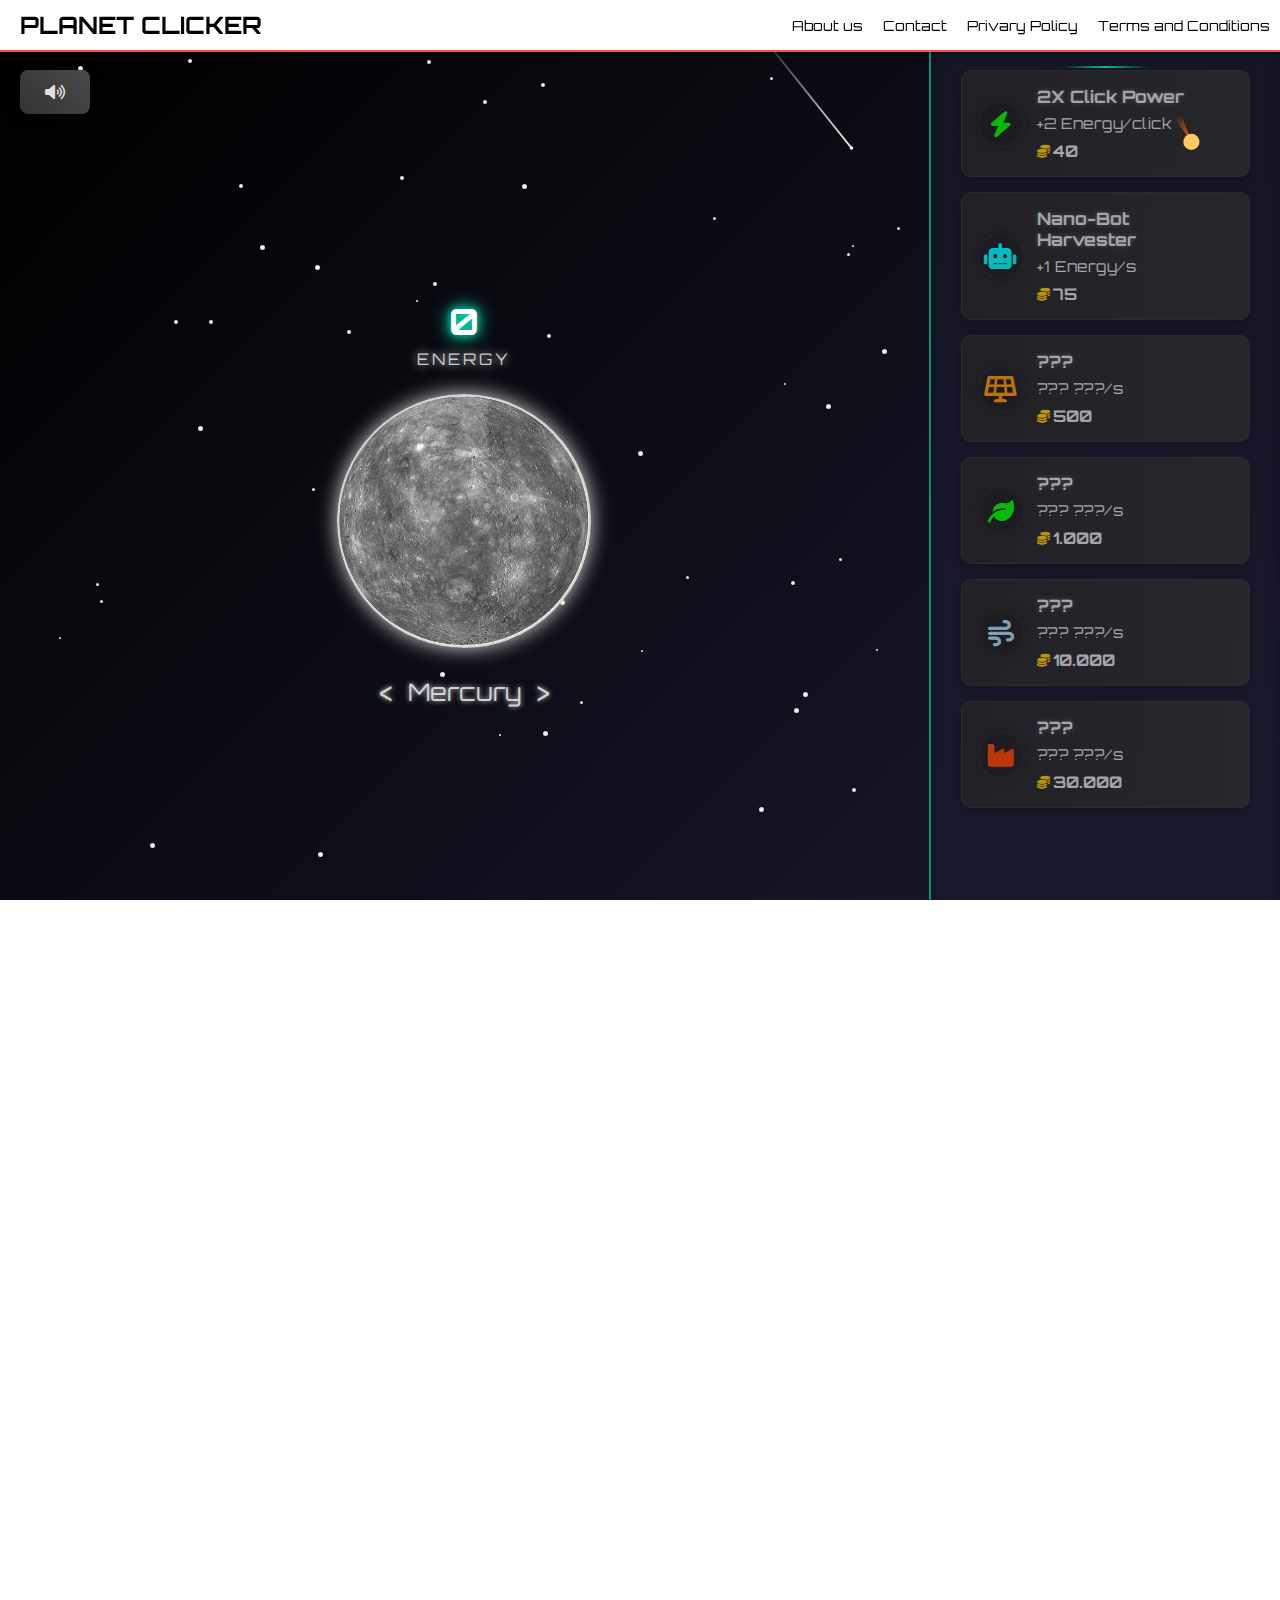
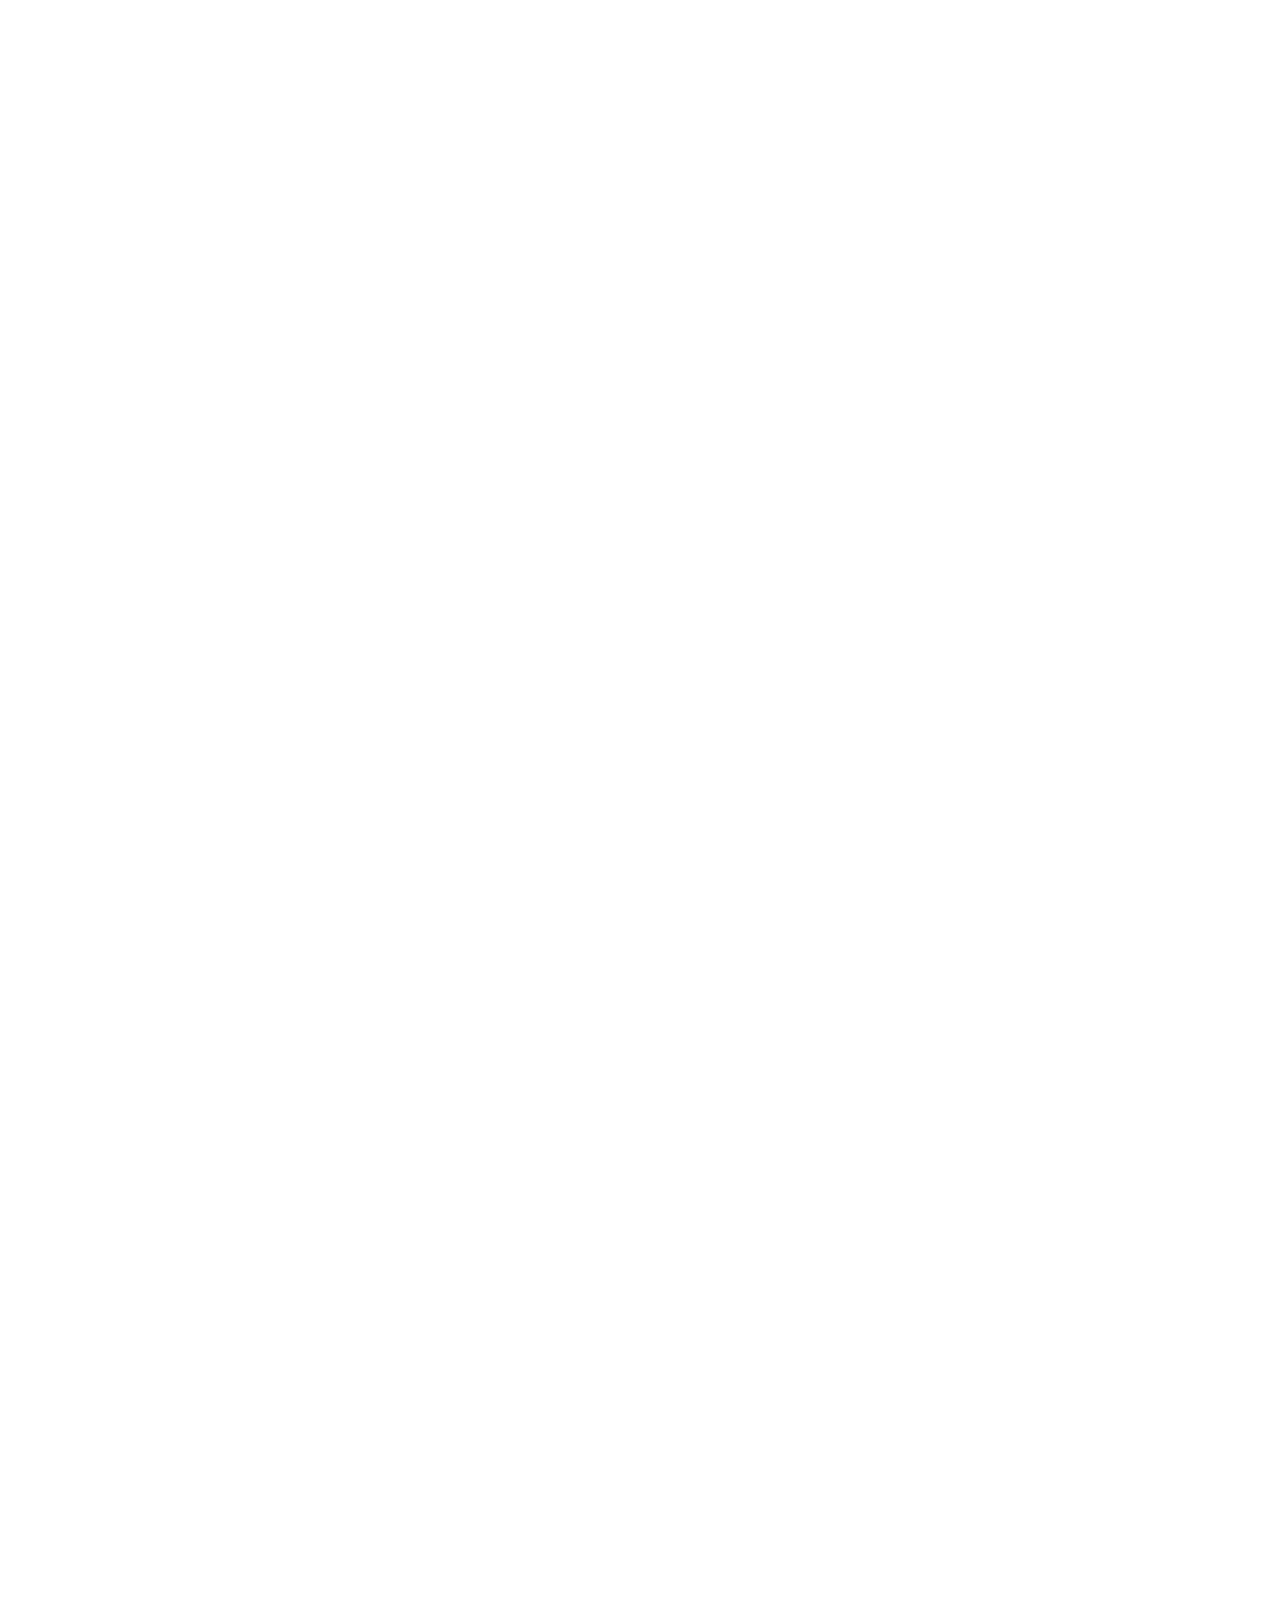
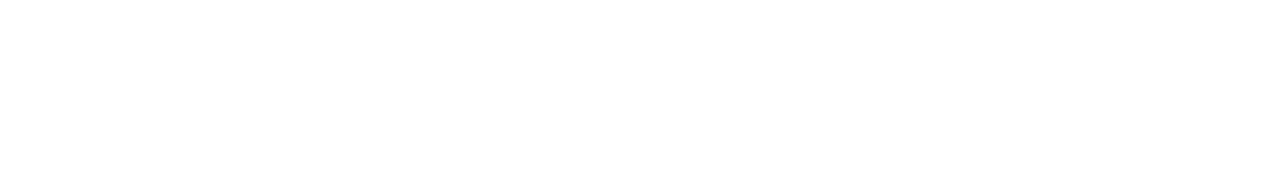
==== commit 4729d0ee: "Add files via upload" ====
--- a/index.html
+++ b/index.html
@@ -168,6 +168,7 @@
     <script src="visual-effects.js"></script>
     <script src="game-integration.js"></script>
     <script src="mobile-interactions.js"></script>
+    <script src="mobile-fixes.js"></script>
     
     <script src="script.js"></script>
     <script>
--- a/styles.css
+++ b/styles.css
@@ -1057,17 +1057,49 @@
 @media (max-width: 768px) {
     /* Better energy display on mobile */
     .energy-value {
-        font-size: 32px; /* Slightly smaller on mobile */
+        font-size: 28px;
+        display: block; /* Ensure it's visible */
+        color: #00ffcc; /* Make it more visible with cyan color */
+        text-shadow: 0 0 10px #00ffcc, 0 0 15px #00ffcc;
     }
     
     .energy-label {
         font-size: 14px;
-    }
-    
+        display: block; /* Ensure it's visible */
+    }
+    
+    .button {
+        padding: 8px;
+        font-size: 14px;
+        min-width: 36px;
+        min-height: 36px;
+        display: flex;
+        align-items: center;
+        justify-content: center;
+    }
+
     #energy {
-        margin-bottom: 15px; /* Less bottom margin */
-    }
-    
+        position: fixed;
+        top: 60px; /* Moved below the top menu */
+        left: 50%;
+        transform: translateX(-50%);
+        z-index: 500;
+        background: rgba(0, 0, 0, 0.5);
+        padding: 5px 10px;
+        border-radius: 8px;
+        width: auto;
+        min-width: 120px;
+        text-align: center;
+    }
+    
+    .hamburger {
+        display: block;
+        position: absolute;
+        top: 10px;
+        right: 20px;
+        font-size: 20px;
+    }
+
     /* Improved game layout */
     .game-wrapper {
         flex-direction: column;
@@ -1101,8 +1133,15 @@
     }
     
     .nav-button {
-        font-size: 22px;
-        padding: 0 15px;
+        font-size: 24px;
+        padding: 0 20px;
+        background: rgba(0, 0, 0, 0.5);
+        border-radius: 50%;
+        width: 40px;
+        height: 40px;
+        display: flex;
+        align-items: center;
+        justify-content: center;
     }
     
     /* Optimize shop items for mobile */
@@ -1110,6 +1149,10 @@
         margin: 8px 6px;
         padding: 12px 10px;
     }
+
+    #shop-section {
+        padding-bottom: 70px; /* Space for mobile navigation */
+    }
     
     .item-icon {
         width: 40px;
@@ -1128,6 +1171,17 @@
     .item-counter {
         font-size: 14px;
     }
+
+    .sound-button-container {
+        position: fixed;
+        top: 70px;
+        left: 10px;
+        z-index: 1100;
+        background: rgba(0, 0, 0, 0.5);
+        padding: 5px;
+        border-radius: 50%;
+        border: 1px solid rgba(0, 255, 204, 0.3);
+    }
 }
 
 /* Extra small devices (phones) */
@@ -1144,6 +1198,10 @@
     #planet {
         width: 150px;
         height: 150px;
+    }
+
+    .hamburger {
+        font-size: 18px; 
     }
     
     .shop-item {
@@ -1209,6 +1267,15 @@
         font-size: 24px;
     }
     
+    .energy-label {
+        font-size: 12px;
+    }
+
+    .sound-button-container {
+        top: 70px;
+        left: 5px;
+    }
+
     .shop-item {
         padding: 8px 6px;
     }
@@ -1218,6 +1285,17 @@
         height: 28px;
         font-size: 16px;
     }
+    .hamburger {
+        font-size: 14px; 
+    }
+
+    .button {
+        padding: 6px;
+        font-size: 12px;
+        min-width: 30px;
+        min-height: 30px;
+    }
+
 }
 
 /* Fix orientation changes */
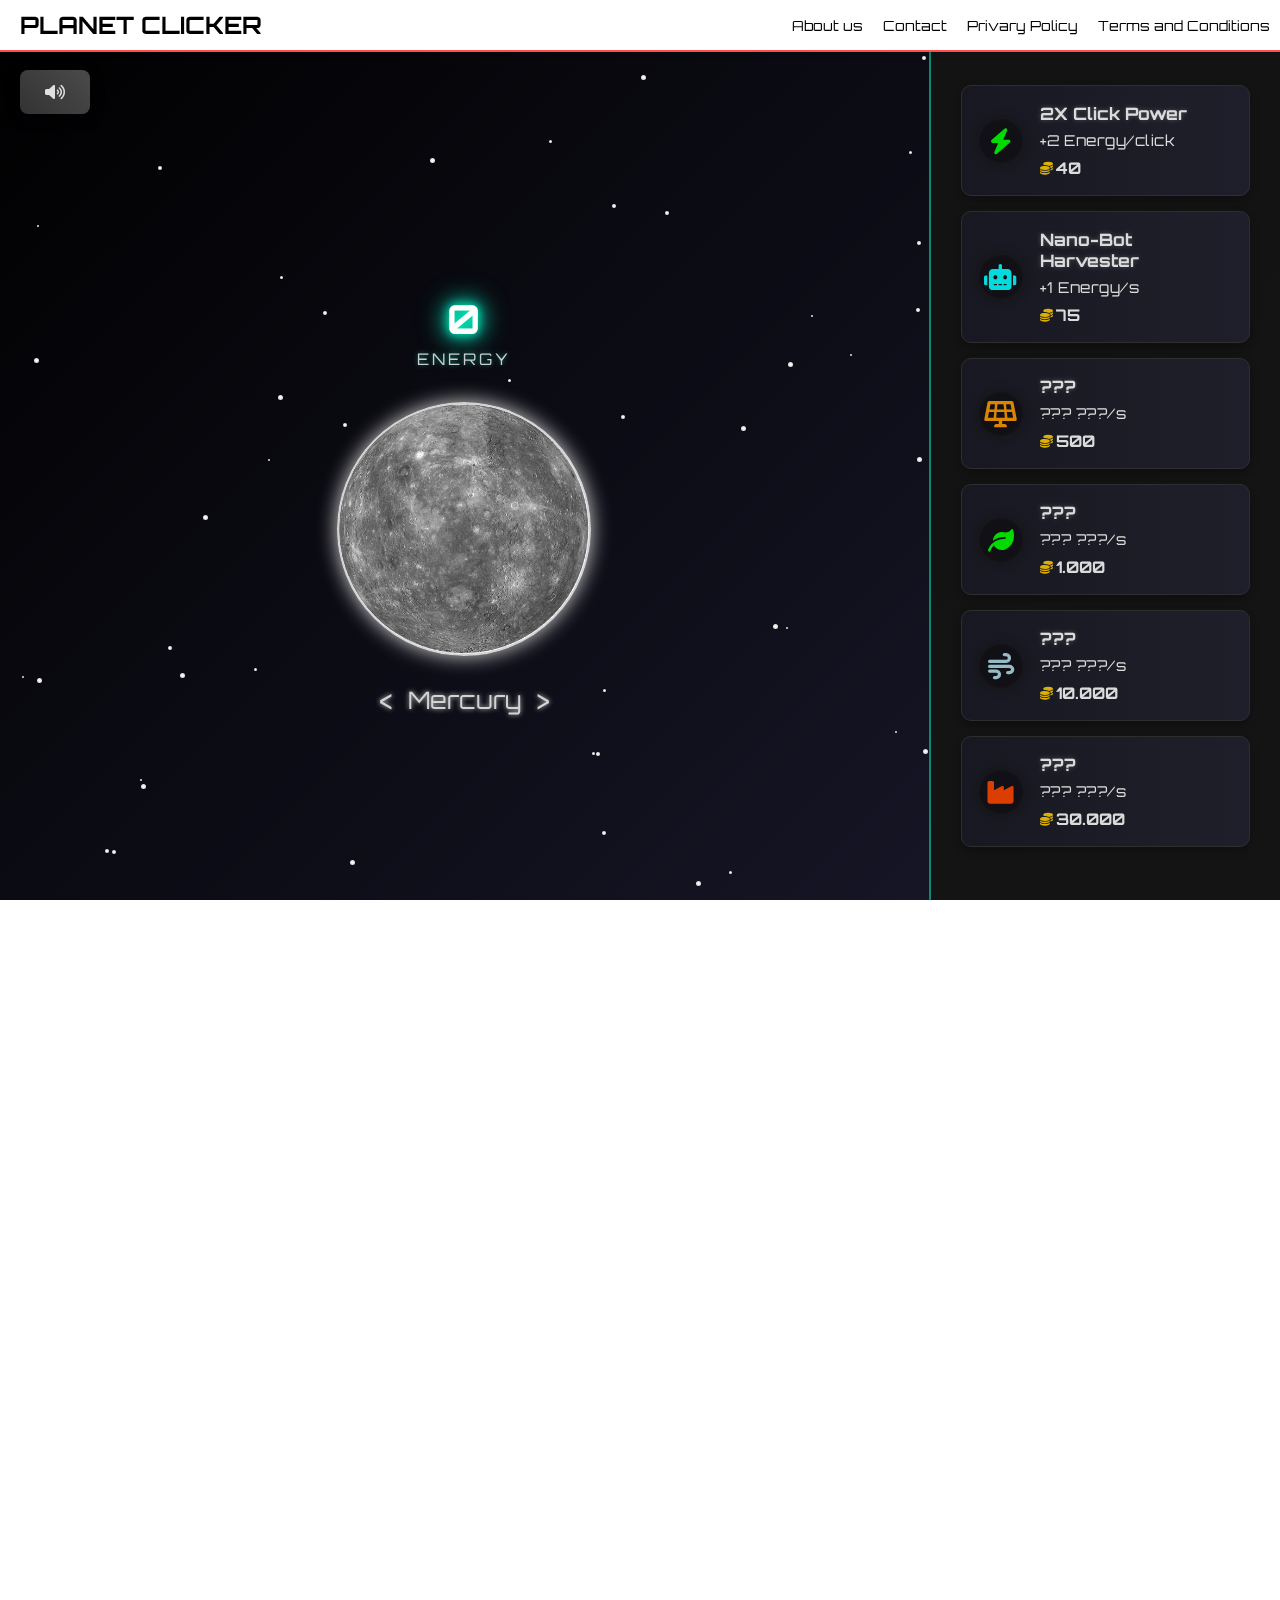
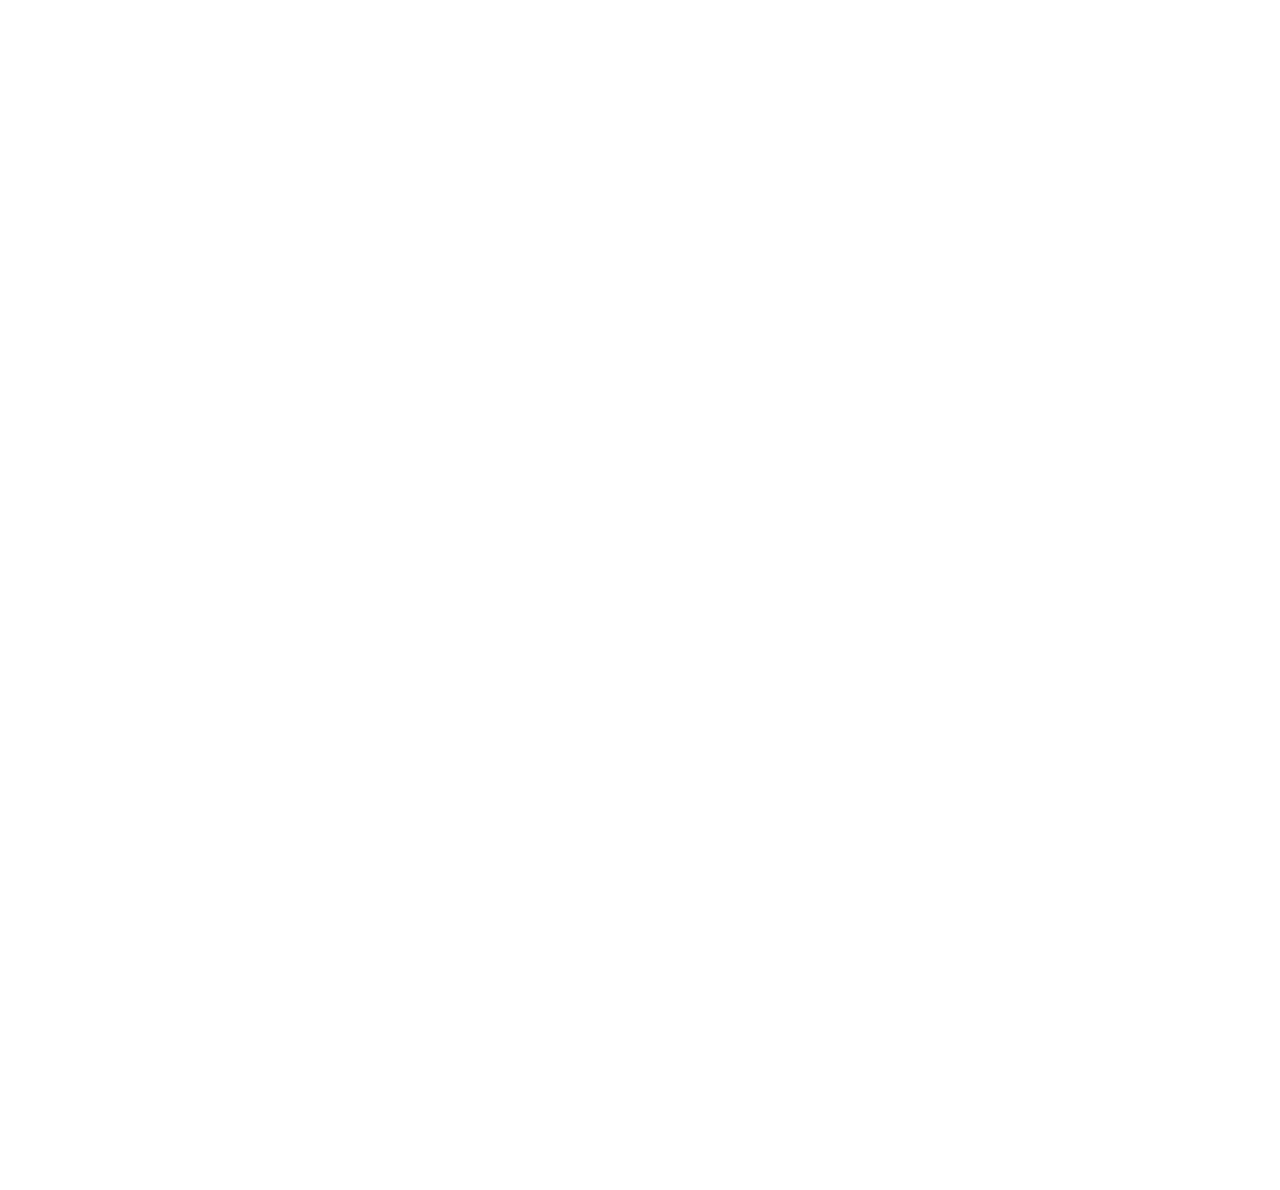
==== commit 6a486a39: "Add files via upload" ====
--- a/index.html
+++ b/index.html
@@ -16,10 +16,11 @@
     <meta property="og:url" content="https://planetclickerx.github.io">
     <!--<meta property="og:image" content="path/to/your/preview-image.jpg">-->
     <!-- Thẻ tiêu đề -->
-    <title>Planet Clicker - Enhanced Edition</title>
+    <title>Planet Clicker</title>
     <link rel="stylesheet" href="https://cdnjs.cloudflare.com/ajax/libs/font-awesome/6.0.0-beta3/css/all.min.css">
     <link href="https://fonts.googleapis.com/css2?family=Orbitron:wght@400;700&display=swap" rel="stylesheet">
-    <link rel="stylesheet" href="styles.css">
+    <link rel="stylesheet" href="web.css">
+    <link rel="stylesheet" href="mobile.css">
 </head>
 <body>
     <!-- Top Menu -->
@@ -68,8 +69,6 @@
         </div>
         
         <div id="shop-section">
-            <h2>Shop</h2>
-            <div class="shop-divider"></div>
             <div id="shop-items"></div>
         </div>
     </div>
@@ -168,8 +167,8 @@
     <script src="visual-effects.js"></script>
     <script src="game-integration.js"></script>
     <script src="mobile-interactions.js"></script>
-    <script src="mobile-fixes.js"></script>
-    
+    <!-- <script src="mobile-fixes.js"></script> -->
+
     <script src="script.js"></script>
     <script>
         document.addEventListener('DOMContentLoaded', () => {
--- a/web.css
+++ b/web.css
@@ -0,0 +1,633 @@
+/* Base styles for desktop/web version */
+body, html {
+    margin: 0;
+    padding: 0;
+    height: 100%;
+    font-family: 'Orbitron', sans-serif;
+    overflow: auto;
+    background: #ffffff;
+}
+
+body {
+    padding-bottom: env(safe-area-inset-bottom, 0);
+    padding-top: env(safe-area-inset-top, 0);
+}
+
+/* Sound button container */
+.sound-button-container {
+    position: absolute;
+    top: 20px;
+    left: 20px;
+    z-index: 10;
+}
+
+/* Game wrapper layout */
+.game-wrapper {
+    display: flex;
+    width: 100%;
+    min-height: 100vh;
+    padding-top: 50px;
+    background: linear-gradient(135deg, #000000, #1a1a2e);
+    position: relative;
+    overflow: hidden;
+}
+
+/* Animated starfield background */
+.starfield {
+    position: absolute;
+    top: 0;
+    left: 0;
+    width: 100%;
+    height: 100%;
+    z-index: 0;
+    pointer-events: none;
+}
+
+.star-layer {
+    position: absolute;
+    top: 0;
+    left: 0;
+    right: 0;
+    bottom: 0;
+    z-index: 0;
+}
+
+/* Add twinkle animation */
+@keyframes twinkle {
+    0% { opacity: var(--base-opacity, 0.7); }
+    50% { opacity: var(--base-opacity, 0.7) * 0.5; }
+    100% { opacity: var(--base-opacity, 0.7); }
+}
+
+#game-container {
+    position: relative;
+    width: 75%;
+    display: flex;
+    flex-direction: column;
+    align-items: center;
+    justify-content: center;
+    text-align: center;
+    transition: all 0.2s ease;
+    overflow: hidden;
+    z-index: 1;
+}
+
+/* Shop section styles */
+#shop-section {
+    width: 25%;
+    background: rgba(20, 20, 20, 0.95);
+    padding: 20px;
+    border-left: 2px solid #00ffcc;
+    overflow-y: auto;
+    display: flex;
+    flex-direction: column;
+    color: #e0e0e0;
+    z-index: 1;
+    border-left: 2px solid rgba(0, 255, 204, 0.5);
+    animation: shop-border-glow 3s infinite ease-in-out;
+}
+
+@keyframes shop-border-glow {
+    0% {
+        border-left-color: rgba(0, 255, 204, 0.3);
+    }
+    50% {
+        border-left-color: rgba(0, 255, 204, 0.7);
+    }
+    100% {
+        border-left-color: rgba(0, 255, 204, 0.3);
+    }
+}
+
+/* Energy display */
+#energy {
+    display: flex;
+    flex-direction: column;
+    align-items: center;
+    gap: 5px;
+    margin-bottom: 25px;
+    padding: 8px 15px;
+    background: transparent;
+    border: none;
+}
+
+.energy-value {
+    font-size: 40px;
+    font-weight: bold;
+    color: #ffffff;
+    text-shadow: 0 0 10px #00ffcc, 0 0 20px #00ffcc, 0 0 30px #00ffcc;
+    letter-spacing: 1px;
+}
+
+.energy-label {
+    font-size: 16px;
+    color: #cccccc;
+    text-transform: uppercase;
+    letter-spacing: 3px;
+    font-weight: 300;
+    text-shadow: 0 0 5px rgba(0, 255, 204, 0.5);
+}
+
+/* Energy changing animation */
+@keyframes energy-update {
+    0% { transform: scale(1); }
+    50% { transform: scale(1.08); }
+    100% { transform: scale(1); }
+}
+
+.energy-update {
+    animation: energy-update 0.4s ease-out;
+}
+
+/* Planet styles */
+@keyframes pulse {
+    0% { transform: scale(1); box-shadow: 0 0 20px var(--glow-color, #00ffcc); }
+    50% { transform: scale(1.02); box-shadow: 0 0 30px var(--glow-color, #00ffcc); }
+    100% { transform: scale(1); box-shadow: 0 0 20px var(--glow-color, #00ffcc); }
+}
+
+#planet {
+    width: 250px;
+    height: 250px;
+    background-size: cover;
+    cursor: pointer;
+    border-radius: 50%;
+    border: 2px solid #00ffcc;
+    box-shadow: 0 0 20px #00ffcc;
+    position: relative;
+    overflow: hidden;
+    margin-bottom: 10px;
+    z-index: 5;
+    --glow-color: #00ffcc;
+    animation: pulse 4s ease-in-out infinite;
+    pointer-events: auto;
+}
+
+#planet.locked {
+    opacity: 0.1;
+    cursor: not-allowed;
+}
+
+#planet:hover {
+    transform: scale(1.15);
+    box-shadow: 0 0 30px #00ffcc;
+}
+
+/* Planet atmospheres */
+.planet-atmosphere {
+    position: absolute;
+    top: -5px;
+    left: -5px;
+    right: -5px;
+    bottom: -5px;
+    border-radius: 50%;
+    pointer-events: none;
+    opacity: 0.15;
+    background: radial-gradient(closest-side, transparent 80%, var(--atmosphere-color, #5a8ec5) 95%);
+    z-index: 2;
+}
+
+/* Click ripple effect */
+@keyframes ripple {
+    0% { transform: scale(0); opacity: 1; }
+    100% { transform: scale(3); opacity: 0; }
+}
+
+.click-ripple {
+    position: absolute;
+    border-radius: 50%;
+    background: rgba(255, 255, 255, 0.4);
+    transform: scale(0);
+    animation: ripple 0.6s ease-out;
+    pointer-events: none;
+}
+
+/* Planet glow effect */
+.planet-glow {
+    position: absolute;
+    top: 0;
+    left: 0;
+    right: 0;
+    bottom: 0;
+    border-radius: 50%;
+    filter: blur(10px);
+    opacity: 0.4;
+    z-index: -1;
+    background: radial-gradient(circle at center, var(--glow-color, #00ffcc) 0%, transparent 70%);
+    pointer-events: none;
+}
+
+.lock-overlay {
+    position: absolute;
+    top: 50%;
+    left: 50%;
+    transform: translate(-50%, -50%);
+    font-size: 50px;
+    color: #000000;
+    text-shadow: 0 0 10px #ffffff;
+    display: none;
+    pointer-events: none;
+    z-index: 10;
+}
+
+#game-container:hover #energy {
+    margin-bottom: 30px;
+}
+
+#game-container:hover #controls {
+    margin-top: 30px;
+}
+
+#controls {
+    margin-top: 20px;
+    display: flex;
+    align-items: center;
+    justify-content: center;
+    gap: 15px;
+    transition: margin 0.2s ease;
+}
+
+.button {
+    padding: 12px 25px;
+    background: linear-gradient(45deg, #333333, #4a4a4a);
+    color: #e0e0e0;
+    border: none;
+    border-radius: 8px;
+    cursor: pointer;
+    font-size: 16px;
+    box-shadow: 0 4px 15px rgba(0, 0, 0, 0.3);
+    transition: transform 0.2s, background 0.3s;
+    font-family: 'Orbitron', sans-serif;
+    z-index: 1001;
+}
+
+.button:hover {
+    background: linear-gradient(45deg, #555555, #6a6a6a);
+    transform: translateY(-2px);
+}
+
+.nav-button {
+    background: none;
+    border: none;
+    font-size: 28px;
+    cursor: pointer;
+    padding: 0;
+    line-height: 24px;
+    transition: color 0.3s, transform 0.2s;
+    font-family: 'Orbitron', sans-serif;
+}
+
+.nav-button:hover {
+    transform: scale(1.3);
+}
+
+#planet-name-container {
+    position: relative;
+    display: flex;
+    flex-direction: column;
+    align-items: center;
+    gap: 5px;
+}
+
+#planet-name {
+    color: #e0e0e0;
+    font-size: 24px;
+    margin: 0;
+    padding: 0;
+    line-height: 28px;
+    text-shadow: 0 0 5px #e0e0e0;
+    font-family: 'Orbitron', sans-serif;
+}
+
+#unlock-button {
+    padding: 8px 20px;
+    background: #ffffff;
+    color: #000000;
+    border: 2px solid #ffffff;
+    border-radius: 20px;
+    cursor: pointer;
+    font-size: 16px;
+    font-weight: bold;
+    transition: background 0.3s;
+    width: 100px;
+    margin: 0 auto;
+    font-family: 'Orbitron', sans-serif;
+}
+
+#unlock-button:hover {
+    background: #e0e0e0;
+}
+
+#unlock-button:disabled {
+    background: #555555;
+    cursor: not-allowed;
+    opacity: 0.6;
+}
+
+#price-info {
+    color: #ffffff;
+    text-shadow: 0 0 5px #00ffcc;
+    font-size: 14px;
+    margin-top: 5px;
+    text-transform: uppercase;
+    width: 200px;
+    margin: 0 auto;
+    font-family: 'Orbitron', sans-serif;
+}
+
+/* Animation for +energy text */
+@keyframes float-energy {
+    0% { opacity: 0; transform: translateY(0) scale(0.8); }
+    10% { opacity: 1; }
+    80% { opacity: 1; }
+    100% { opacity: 0; transform: translateY(-50px) scale(1.5) rotate(5deg); }
+}
+
+.plus-one {
+    position: absolute;
+    color: var(--energy-color, #00ffcc);
+    font-size: 18px;
+    font-weight: bold;
+    text-shadow: 0 0 8px var(--energy-color, #00ffcc);
+    pointer-events: none;
+    animation: float-energy 1.5s ease-out forwards;
+}
+
+/* Star and comet effects */
+.star {
+    position: absolute;
+    background: radial-gradient(circle, #ffffff, #cccccc);
+    border-radius: 50%;
+    animation: fall linear infinite;
+}
+
+@keyframes fall {
+    0% { transform: translateY(-100px); opacity: 0.8; }
+    100% { transform: translateY(100vh); opacity: 0; }
+}
+
+/* Comet animation */
+@keyframes comet {
+    0% { transform: translate(-5%, -5%) rotate(45deg); opacity: 0; }
+    10% { opacity: 1; }
+    90% { opacity: 1; }
+    100% { transform: translate(110%, 110%) rotate(45deg); opacity: 0; }
+}
+
+.comet {
+    position: absolute;
+    width: 150px;
+    height: 2px;
+    background: linear-gradient(to right, rgba(255,255,255,0) 0%, rgba(255,255,255,1) 50%, rgba(255,255,255,0) 100%);
+    opacity: 0;
+    transform-origin: center;
+    z-index: 1;
+    pointer-events: none;
+    animation: comet 3s linear forwards;
+    box-shadow: 0 0 10px #fff;
+}
+
+.comet::after {
+    content: '';
+    position: absolute;
+    width: 8px; 
+    height: 8px;
+    background: #fff;
+    border-radius: 50%;
+    top: -3px;
+    right: 0;
+    box-shadow: 0 0 10px 2px #fff;
+}
+
+/* Shop items styling */
+.shop-item {
+    margin: 15px 10px;
+    padding: 15px;
+    background: linear-gradient(to right, #1e1e2d, #252536);
+    border-radius: 10px;
+    border: 1px solid #00ffcc;
+    box-shadow: 0 4px 10px rgba(0, 0, 0, 0.3);
+    transition: all 0.2s ease-out;
+    cursor: pointer;
+    display: grid;
+    grid-template-columns: auto 1fr auto;
+    grid-template-areas: 
+        "icon content counter";
+    align-items: center;
+    column-gap: 15px;
+}
+
+.shop-item:hover {
+    transform: translateY(-3px);
+    box-shadow: 0 6px 15px rgba(0, 0, 0, 0.4);
+    border-color: #00ffcc;
+}
+
+.shop-item.can-buy {
+    border-color: #00ffcc;
+    box-shadow: 0 0 10px rgba(0, 255, 204, 0.2);
+}
+
+.shop-item.can-buy:hover {
+    box-shadow: 0 0 15px rgba(0, 255, 204, 0.5);
+}
+
+.shop-item.locked {
+    opacity: 0.85;
+    border-color: #333;
+    background: linear-gradient(to right, #1a1a25, #222230);
+}
+
+.item-icon {
+    grid-area: icon;
+    width: 48px;
+    height: 48px;
+    font-size: 26px;
+    display: flex;
+    align-items: center;
+    justify-content: center;
+    background: rgba(0, 0, 0, 0.4);
+    border-radius: 50%;
+    box-shadow: 0 0 10px rgba(0, 0, 0, 0.3), inset 0 0 5px rgba(255, 255, 255, 0.1);
+}
+
+.item-content {
+    grid-area: content;
+    display: flex;
+    flex-direction: column;
+    align-items: flex-start;
+    gap: 4px;
+    padding: 2px 0;
+}
+
+.item-counter {
+    grid-area: counter;
+    font-size: 16px;
+    font-weight: bold;
+    color: #00ffcc;
+    text-shadow: 0 0 8px rgba(0, 255, 204, 0.5);
+}
+
+.item-name {
+    font-size: 17px;
+    text-align: left;
+    font-weight: bold;
+    margin-bottom: 3px;
+    color: #ffffff;
+    text-shadow: 0 0 5px rgba(255, 255, 255, 0.3);
+}
+
+.item-energy {
+    font-size: 15px;
+    letter-spacing: 0.5px;
+    color: #ffffff;
+}
+
+.item-price {
+    display: flex;
+    align-items: center;
+    margin-top: 4px;
+    font-weight: bold;
+    color: #ffffff;
+}
+
+.money-icon {
+    font-size: 13px;
+    margin-right: 3px;
+    color: #ffcc00;
+}
+
+/* Enhanced shop item hover effect */
+.shop-item:hover::after {
+    content: '';
+    position: absolute;
+    top: 0;
+    left: 0;
+    width: 100%;
+    height: 100%;
+    background: linear-gradient(135deg, 
+        rgba(0, 255, 204, 0) 0%,
+        rgba(0, 255, 204, 0.1) 50%,
+        rgba(0, 255, 204, 0) 100%);
+    z-index: 1;
+    pointer-events: none;
+    animation: shop-item-shine 1.5s ease-out infinite;
+}
+
+@keyframes shop-item-shine {
+    0% {
+        background-position: -100% 0;
+    }
+    100% {
+        background-position: 200% 0;
+    }
+}
+
+/* Icon colors */
+.shop-item .fa-bolt { color: #00ff00; }
+.shop-item .fa-robot { color: #00ffff; }
+.shop-item .fa-solar-panel { color: #ff9900; }
+.shop-item .fa-leaf { color: #00ff00; }
+.shop-item .fa-wind { color: #add8e6; }
+.shop-item .fa-industry { color: #ff4500; }
+
+/* Effects canvas */
+#effects-canvas {
+    position: absolute;
+    top: 0;
+    left: 0;
+    width: 100%;
+    height: 100%;
+    z-index: 1;
+    pointer-events: none;
+}
+
+/* Top Menu Styles */
+.top-menu {
+    position: fixed;
+    top: 0;
+    left: 0;
+    width: 100%;
+    background: #ffffff;
+    display: flex;
+    justify-content: space-between;
+    align-items: center;
+    padding: 10px 20px;
+    box-shadow: 0 2px 5px rgba(0, 0, 0, 0.1);
+    z-index: 1000;
+    border-bottom: 2px solid #ff4d4d;
+}
+
+.top-menu .logo {
+    font-size: 24px;
+    font-weight: bold;
+    font-family: 'Orbitron', sans-serif;
+}
+
+.top-menu .logo a {
+    color: #000000;
+    text-decoration: none;
+}
+
+.top-menu .menu-links {
+    display: flex;
+    gap: 20px;
+    padding-right: 20px;
+    margin-right: 10px;
+}
+
+.top-menu .menu-links a {
+    color: #000000;
+    text-decoration: none;
+    font-size: 14px;
+    font-family: 'Orbitron', sans-serif;
+    transition: color 0.3s;
+}
+
+.top-menu .menu-links a:hover {
+    color: #ff4d4d;
+}
+
+.hamburger {
+    display: none;
+    font-size: 24px;
+    cursor: pointer;
+    color: #000000;
+}
+
+/* Footer Styles */
+.footer {
+    text-align: center;
+    padding: 20px 0;
+    background: #ffffff;
+    color: #000000;
+    font-size: 14px;
+    font-family: 'Orbitron', sans-serif;
+}
+
+/* Purchase flash animation */
+@keyframes purchaseFlash {
+    0% { background: rgba(0, 255, 204, 0.5); }
+    100% { background: linear-gradient(to right, #1e1e2d, #252536); }
+}
+
+.purchase-flash {
+    animation: purchaseFlash 0.8s ease-out;
+}
+
+/* Planet energy glow on milestone */
+@keyframes planet-energy-boost {
+    0% {
+        box-shadow: 0 0 20px var(--glow-color, #00ffcc);
+    }
+    50% {
+        box-shadow: 0 0 50px var(--glow-color, #00ffcc), 0 0 100px var(--glow-color, #00ffcc);
+    }
+    100% {
+        box-shadow: 0 0 20px var(--glow-color, #00ffcc);
+    }
+}
+
+.planet-energy-boost {
+    animation: planet-energy-boost 2s ease-in-out;
+}--- a/mobile.css
+++ b/mobile.css
@@ -0,0 +1,322 @@
+/* Mobile-specific styles */
+
+/* General mobile styles - Applies to all screens under 768px */
+@media (max-width: 768px) {
+    /* Layout adjustments */
+    .game-wrapper {
+        flex-direction: column;
+    }
+    
+    #game-container {
+        width: 100%;
+        padding: 60px 0 20px 0; /* Extra padding at top for fixed energy display */
+        min-height: 60vh;
+    }
+    
+    #shop-section {
+        width: 100%;
+        border-left: none;
+        border-top: 2px solid #00ffcc;
+        padding: 10px;
+        max-height: 40vh;
+        overflow-y: auto;
+        padding-bottom: 70px; /* Extra padding for mobile bottom navigation */
+    }
+    
+    /* Fixed energy display */
+    #energy {
+        position: fixed;
+        top: 60px;
+        left: 50%;
+        transform: translateX(-50%);
+        z-index: 900;
+        text-align: center;
+        width: auto;
+        min-width: 120px;
+        background: rgba(0, 0, 0, 0.6);
+        border-radius: 10px;
+        padding: 5px 10px;
+        display: flex;
+        flex-direction: column;
+        align-items: center;
+    }
+    
+    .energy-value {
+        font-size: 28px;
+        color: #00ffcc; /* More visible cyan color */
+        text-shadow: 0 0 10px #00ffcc, 0 0 15px #00ffcc, 0 0 20px #00ffcc;
+    }
+    
+    .energy-label {
+        font-size: 14px;
+        margin-top: -3px; /* Tighter spacing */
+    }
+    
+    /* Make sound button more visible */
+    .sound-button-container {
+        position: fixed;
+        top: 70px;
+        left: 10px;
+        z-index: 1100;
+        background: rgba(0, 0, 0, 0.6);
+        padding: 5px;
+        border-radius: 50%;
+        width: 40px;
+        height: 40px;
+        display: flex;
+        align-items: center;
+        justify-content: center;
+        border: 1px solid rgba(0, 255, 204, 0.3);
+    }
+    
+    .button {
+        padding: 8px;
+        font-size: 14px;
+        min-width: 30px;
+        min-height: 30px;
+        display: flex;
+        align-items: center;
+        justify-content: center;
+    }
+    
+    /* Planet adjustments */
+    #planet {
+        width: 180px;
+        height: 180px;
+        margin: 15px auto;
+    }
+    
+    /* Navigation controls */
+    #controls {
+        margin-top: 15px;
+        gap: 30px;
+    }
+    
+    .nav-button {
+        font-size: 22px;
+        padding: 0 15px;
+        width: 40px;
+        height: 40px;
+        display: flex;
+        align-items: center;
+        justify-content: center;
+        background: rgba(0, 0, 0, 0.4);
+        border-radius: 50%;
+    }
+    
+    /* Hamburger menu for top navigation */
+    .top-menu {
+        flex-direction: column;
+        align-items: flex-start;
+        padding: 10px;
+        z-index: 2000;
+    }
+    
+    .top-menu .logo {
+        font-size: 20px;
+        margin-left: 5px;
+    }
+    
+    .top-menu .menu-links {
+        display: none;
+        flex-direction: column;
+        width: 100%;
+        background: #ffffff;
+        padding: 10px 0;
+        z-index: 2001;
+        position: absolute;
+        top: 40px;
+        left: 0;
+        box-shadow: 0 5px 10px rgba(0, 0, 0, 0.2);
+    }
+    
+    .top-menu .menu-links.active {
+        display: flex;
+    }
+    
+    .top-menu .menu-links a {
+        padding: 12px 20px;
+        font-size: 14px;
+        border-bottom: 1px solid #eeeeee;
+        width: 100%;
+    }
+    
+    .top-menu .menu-links a:last-child {
+        border-bottom: none;
+    }
+    
+    .hamburger {
+        display: block;
+        position: absolute;
+        top: 10px;
+        right: 20px;
+        font-size: 20px;
+        z-index: 2002;
+    }
+    
+    /* Adjusted shop items for mobile */
+    .shop-item {
+        margin: 10px 5px;
+        padding: 12px 10px;
+    }
+    
+    .item-icon {
+        width: 40px;
+        height: 40px;
+        font-size: 22px;
+    }
+    
+    .item-name {
+        font-size: 15px;
+    }
+    
+    .item-energy {
+        font-size: 13px;
+    }
+    
+    .item-price {
+        font-size: 13px;
+    }
+    
+    .item-counter {
+        font-size: 14px;
+    }
+}
+
+/* Smaller phone styles */
+@media (max-width: 480px) {
+    .energy-value {
+        font-size: 24px;
+    }
+    
+    .energy-label {
+        font-size: 12px;
+        letter-spacing: 2px;
+    }
+    
+    #planet {
+        width: 150px;
+        height: 150px;
+    }
+    
+    .nav-button {
+        font-size: 18px;
+        width: 36px;
+        height: 36px;
+    }
+    
+    .sound-button-container {
+        width: 36px;
+        height: 36px;
+        top: 60px;
+        left: 5px;
+    }
+    
+    .shop-item {
+        margin: 8px 3px;
+        padding: 10px 8px;
+    }
+    
+    .item-icon {
+        width: 34px;
+        height: 34px;
+        font-size: 18px;
+    }
+    
+    .item-name {
+        font-size: 14px;
+    }
+    
+    .item-energy, .item-price {
+        font-size: 12px;
+    }
+    
+    .item-counter {
+        font-size: 13px;
+    }
+    
+    .top-menu .logo {
+        font-size: 18px;
+    }
+    
+    .hamburger {
+        font-size: 18px;
+    }
+}
+
+/* Very small phones */
+@media (max-width: 360px) {
+    .energy-value {
+        font-size: 22px;
+    }
+    
+    .energy-label {
+        font-size: 10px;
+    }
+    
+    #planet {
+        width: 130px;
+        height: 130px;
+    }
+    
+    .nav-button {
+        font-size: 16px;
+        width: 30px;
+        height: 30px;
+    }
+    
+    .shop-item {
+        padding: 8px 5px;
+    }
+    
+    .item-icon {
+        width: 30px;
+        height: 30px;
+        font-size: 16px;
+    }
+    
+    .item-name {
+        font-size: 12px;
+    }
+    
+    .item-energy, .item-price {
+        font-size: 10px;
+    }
+}
+
+/* Landscape orientation for mobile */
+@media (max-height: 500px) and (orientation: landscape) {
+    .game-wrapper {
+        flex-direction: row;
+    }
+    
+    #game-container {
+        width: 60%;
+        min-height: 100vh;
+    }
+    
+    #shop-section {
+        width: 40%;
+        border-left: 2px solid #00ffcc;
+        border-top: none;
+        max-height: 100vh;
+    }
+    
+    #planet {
+        width: 120px;
+        height: 120px;
+    }
+    
+    #energy {
+        position: absolute;
+        top: 10px;
+        left: 50%;
+        transform: translateX(-50%);
+    }
+    
+    .sound-button-container {
+        position: absolute;
+        top: 10px;
+        left: 10px;
+    }
+}